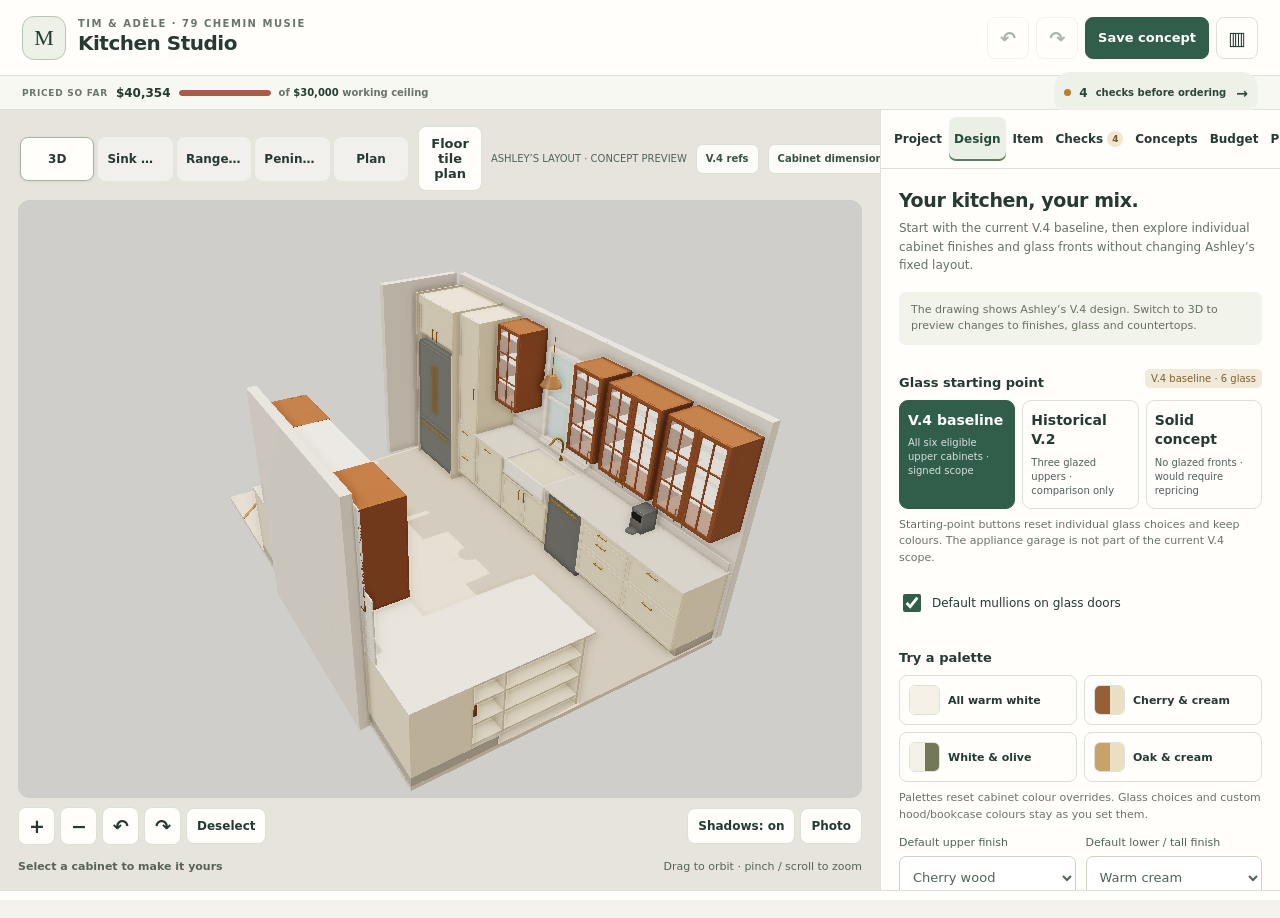
==== index.html @ a47172e9 "Align responsive tiers with Bootstrap breakpoints" ====
<!doctype html><html lang="en"><head><meta charset="utf-8"><meta name="viewport" content="width=device-width,initial-scale=1,viewport-fit=cover,maximum-scale=5,user-scalable=yes"><meta name="theme-color" content="#263b35"><meta name="apple-mobile-web-app-capable" content="yes"><meta name="apple-mobile-web-app-status-bar-style" content="default"><meta name="format-detection" content="telephone=no"><title>79 Chemin Musie · Kitchen Studio</title><link rel="stylesheet" href="css/studio.css?v=20260926.4"><link rel="stylesheet" href="css/responsive.css?v=20260926.2"></head><body>
<header class="app-header"><div class="brand"><div class="brand-mark" aria-hidden="true">M</div><div><div class="eyebrow">TIM & ADÈLE · 79 CHEMIN MUSIE</div><h1>Kitchen Studio</h1></div></div><div class="header-actions"><button id="undo" class="icon-button" aria-label="Undo last design or price edit" title="Undo · Ctrl/⌘ Z" disabled>↶</button><button id="redo" class="icon-button" aria-label="Redo last edit" title="Redo · Ctrl/⌘ Shift Z" disabled>↷</button><button id="save-concept-top" class="primary">Save<span class="desktop-label"> concept</span></button><button id="panel-toggle" class="icon-button" aria-label="Hide controls for a full kitchen view" title="Show / hide controls">▥</button></div></header><div class="status-strip" aria-label="Project status"><button id="budget-shortcut" class="status-price" aria-label="Open budget"><span class="status-label">PRICED SO FAR</span><strong id="header-priced">—</strong><span class="status-meter" role="meter" aria-label="Priced subtotal as a portion of the working ceiling" aria-valuemin="0" aria-valuemax="100" aria-valuenow="0"><i id="header-priced-bar"></i></span><small>of <b id="header-ceiling">$30,000</b> working ceiling</small></button><button id="decision-shortcut" class="status-checks" aria-label="Review open checks before ordering"><i aria-hidden="true"></i><strong id="header-open-count">3</strong><span>checks before ordering</span><b aria-hidden="true">→</b></button></div> <main class="workspace"><section class="viewer" aria-label="Kitchen design workspace"><div class="viewbar"><nav class="view-tabs" aria-label="Camera views"><button data-view="overview">3D</button><button data-view="sink" class="active">Sink wall</button><button data-view="range">Range wall</button><button data-view="peninsula">Peninsula</button><button data-view="plan">Plan</button></nav><div class="view-tools"><button id="floor-layout-shortcut" type="button" data-floor-layout aria-label="Open floor tile plan">Floor tile plan</button><span class="view-count">ASHLEY’S V.4 DESIGN</span><button id="source-ref-toggle" type="button" aria-expanded="false" aria-controls="source-drawing">V.4 refs</button><button id="elevation-toggle" type="button" aria-pressed="false" aria-controls="elevation-stage">Cabinet dimensions</button></div></div><div id="stage"><section id="design-stage" class="design-stage" aria-label="Intentional Space V.4 design drawing" hidden><header class="design-stage-head"><div><strong id="design-title">Sink wall · Ashley’s V.4 design</strong><span id="design-source">Intentional Space · A.09</span></div><div class="design-stage-actions"><button id="design-dimensions" type="button">Select cabinets</button><button id="design-3d" type="button">Explore 3D</button></div></header><div id="design-plan-nav" class="design-plan-nav" hidden><button id="design-plan-cabinet" type="button" class="active" data-plan-kind="cabinet" aria-pressed="true">Cabinets · A.05</button><button id="design-plan-floor" type="button" data-plan-kind="floor" aria-pressed="false">Floor tile</button></div><div id="design-floor-view" class="design-floor-view" hidden><div class="floor-mode-tools" id="floor-modes"><span>Draft setting-out · sink wall at top</span><div><button id="floor-mode-size" type="button" data-floor-mode="size" class="active" aria-pressed="true">By size</button><button id="floor-mode-natural" type="button" data-floor-mode="natural" aria-pressed="false">Natural</button></div></div><div id="floor-map" class="floor-map" role="img" aria-label="Draft repeating mixed-size Valdorcia tile layout with cut pieces and 45 degree hardwood transition"></div><div id="floor-legend" class="floor-legend" aria-label="Tile piece counts"></div><p id="floor-summary" class="floor-summary"></p><p id="floor-assumptions" class="floor-assumptions"></p></div><div id="design-image-wrap" class="design-image-wrap"><picture><source id="design-mobile-source" media="(max-width:700px)" srcset="assets/design/sink-perspective-a09.webp"><img id="design-image" src="assets/design/sink-a09.webp" alt="Intentional Space V.4 sink wall design with cherry glass uppers and cream base cabinets"></picture></div><p class="design-caption">Ashley’s V.4 drawing is a fixed design reference. Finish and countertop choices preview in 3D; use Select cabinets for dimensions and individual fronts.</p></section><div id="error" role="alert">The 3D view could not start. Open this HTML file in a current browser with WebGL enabled. Some phone file previews do not run interactive HTML.</div><section id="elevation-stage" class="elevation-stage" aria-label="Dimensioned kitchen elevation" hidden><header class="elevation-head"><div><strong id="elevation-title">Sink wall · V.4 cabinet schedule</strong><span id="elevation-subtitle">Select a cabinet to highlight it in the model and review its scheduled size.</span></div><button id="elevation-close" type="button">Back to V.4 design</button></header><div id="elevation-grid" class="elevation-grid" role="group" aria-label="Dimensioned cabinet elevation"></div><img id="elevation-reference" alt="V.4 reference drawing" hidden><div id="elevation-selection" class="elevation-selection" aria-live="polite">Dimensions are cabinet box sizes in inches, from the V.4 schedule.</div></section><section class="source-drawing" id="source-drawing" aria-label="Kitchen v.4 drawing references" hidden><div class="source-drawing-head"><div><strong>Kitchen v.4 drawings</strong><span id="source-drawing-caption"></span></div><button id="source-ref-close" type="button" aria-label="Close drawing references">Close</button></div><nav class="source-drawing-tabs" aria-label="Choose source drawing"><button type="button" data-source-ref="0">A.05 · Cabinet plan</button><button type="button" data-source-ref="1">A.08 · Countertop</button><button type="button" data-source-ref="2">A.10 · Sink wall</button><button type="button" data-source-ref="3">A.12 · Range wall</button><button type="button" data-source-ref="4">A.13 · Peninsula</button><button type="button" data-source-ref="5">A.14 · Peninsula spec</button><button type="button" data-source-ref="6">A.15 · Dining side</button><button type="button" data-source-ref="7">A.16 · Dining spec</button></nav><img id="source-drawing-image" alt="Kitchen v.4 drawing reference"></section></div><div class="viewer-tools"><div class="tool-cluster"><button id="zin" class="icon-button" aria-label="Zoom in">+</button><button id="zout" class="icon-button" aria-label="Zoom out">−</button><button id="left" class="icon-button" aria-label="Rotate left">↶</button><button id="right" class="icon-button" aria-label="Rotate right">↷</button><button id="clear-selection">Deselect</button></div><div class="tool-cluster"><button id="quality">Shadows: on</button><button id="png" aria-label="Save current kitchen view as a PNG image">Photo</button></div></div><div class="viewer-caption"><span id="hover-name">Select a cabinet to make it yours</span><span class="gesture-help">Drag to orbit · pinch / scroll to zoom</span></div></section>
<aside class="inspector" aria-label="Kitchen design controls"><nav class="panel-tabs" role="tablist" aria-label="Studio tools"><button id="tab-project" role="tab" aria-controls="panel-project" aria-selected="false" tabindex="-1" data-tab="project">Project</button><button id="tab-design" role="tab" aria-controls="panel-design" aria-selected="true" data-tab="design">Design</button><button id="tab-item" role="tab" aria-controls="panel-item" aria-selected="false" tabindex="-1" data-tab="item">Item</button><button id="tab-decisions" role="tab" aria-controls="panel-decisions" aria-selected="false" tabindex="-1" data-tab="decisions">Checks <span class="tab-count" id="tab-open-count">3</span></button><button id="tab-concepts" role="tab" aria-controls="panel-concepts" aria-selected="false" tabindex="-1" data-tab="concepts">Concepts</button><button id="tab-budget" role="tab" aria-controls="panel-budget" aria-selected="false" tabindex="-1" data-tab="budget">Budget</button><button id="tab-sourcing" role="tab" aria-controls="panel-sourcing" aria-selected="false" tabindex="-1" data-tab="sourcing">Products</button></nav><div class="panel-scroll" id="panel-scroll">
<section id="panel-project" class="tab-panel" role="tabpanel" aria-labelledby="tab-project" hidden>
<h2>Project status & schedule</h2>
<p class="lede">Build sequencing, supplier lead times and current blockers. Trade ranges are planning estimates; confirm dates with the supplier or installer.</p>
<div class="project-asof">Updated <time datetime="2026-09-25">25 September 2026</time> · Project data and dates are provisional until confirmed.</div>
<p class="project-headline" id="project-headline">Phase 2 of 11 · ordering.</p><div class="project-floor-shortcut"><p>Need the tile setting-out sketch?</p><button type="button" data-floor-layout>View floor tile layout →</button></div>
<div class="project-stats" aria-label="Project status summary">
<button class="project-stat" type="button" data-project-scroll="project-phases"><span>Phase</span><strong id="project-phase-count">2 / 11</strong></button>
<button class="project-stat" type="button" data-project-tab="decisions"><span>Open checks</span><strong id="project-open-count">4</strong></button>
<button class="project-stat" type="button" data-project-tab="budget"><span>Paid to date</span><strong id="project-paid">$28,535.45</strong><small>Includes partial OGP deposit</small></button>
<button class="project-stat" type="button" data-project-tab="budget"><span>Priced so far</span><strong id="project-priced">—</strong></button>
<button class="project-stat" type="button" data-project-tab="budget"><span>Unpriced lines</span><strong id="project-unpriced">—</strong></button>
</div>
<p class="muted project-footnote">Payments recorded: Swedish Door $22,901.52, Centura $2,533.93, and OGP deposit $3,100.00. OGP balance remains owing. Priced scope is not the full renovation forecast.</p>
<section aria-labelledby="project-phases-title"><div class="project-section-heading"><h3 id="project-phases-title">Phases</h3><span class="muted">Phase statuses are fixed pending confirmed dates</span></div><ol class="project-phases" id="project-phases"></ol></section>
<section aria-labelledby="project-blockers-title"><div class="project-section-heading"><h3 id="project-blockers-title">Blocking the next step</h3><span class="muted">Tap a check to open its record</span></div><div class="project-blockers" id="project-blockers"></div></section>
<section aria-labelledby="project-path-title"><div class="project-section-heading"><h3 id="project-path-title">Critical path</h3><span class="muted">Typical ranges, not confirmed dates</span></div><p class="muted">Steps depend on the work before them. Swedish Door production is the longest known lead and can run while site preparation proceeds.</p><ol class="project-path" id="project-path"></ol></section>
<section aria-labelledby="project-orders-title"><div class="project-section-heading"><h3 id="project-orders-title">Orders & lead times</h3><span class="muted">9 tracked items</span></div><div class="project-orders" id="project-orders"></div></section>
<section aria-labelledby="project-window-title" class="ty-window">
<div class="project-section-heading"><h3 id="project-window-title">Ty’s one-month window</h3><span class="window-flag">Schedule around delivery</span></div>
<p><strong>Do not book the month from today.</strong> Swedish Door was paid Sept 16–18; the 6–10 week lead points to a rough late-October to late-November arrival window. Ask Swedish Door for a confirmed ship and delivery date, then reserve Ty’s month around that date.</p>
<div class="window-sequence" aria-label="Work to fit within Ty’s month"><span>Demo</span><b>→</b><span>Rough-ins + inspection</span><b>→</b><span>Drywall</span><b>→</b><span>Floor tile</span><b>→</b><span>Cabinets</span><b>→</b><span>Counter template</span></div>
<p class="muted">Plan for the backsplash separately: counters must be installed first, so backsplash work is likely 1–2 weeks after template and outside Ty’s month. Recommended split: Ty lays the floor; a tile installer returns for the backsplash.</p>
<div class="project-risk-grid"><article><strong>Temporary kitchen · 4–6 weeks</strong><span>From demolition until counters are installed: arrange a fridge, induction burner, microwave, drinking water and dishwashing setup.</span></article><article><strong>Materials storage</strong><span>Doors, boxes, slab and tile arrive before installation. Confirm dry, flat and heated storage, especially for the cabinet fronts.</span></article></div>
</section>
<section aria-labelledby="project-assumptions-title"><div class="project-section-heading"><h3 id="project-assumptions-title">Assumptions & constraints</h3><span class="muted">Mark settled as confirmations come in</span></div><p class="muted">These are planning assumptions, not confirmed bookings or approvals. Your progress is saved in this browser.</p><div class="project-assumptions" id="project-assumptions"></div></section>
<section aria-labelledby="project-contacts-title" class="private-contacts"><div class="project-section-heading"><h3 id="project-contacts-title">Team & contacts</h3><span class="private-flag">Browser only</span></div><p class="muted">Contact details you enter here stay in this browser’s local storage and are not written into the published project files. They are not encrypted or synced to other devices. Add supplier links, phone numbers and order references on your own device.</p><div class="private-contact-list" id="private-contact-list"></div></section>
<div class="button-row project-actions"><button type="button" data-project-tab="budget">Open budget</button><button type="button" data-project-tab="decisions">Open checks</button></div>
</section>
<section id="panel-design" class="tab-panel" role="tabpanel" aria-labelledby="tab-design"><h2>Your kitchen, your mix.</h2><p class="lede">Start with the current V.4 baseline, then explore individual cabinet finishes and glass fronts without changing Ashley’s fixed layout.</p><p class="scope-note">The drawing shows Ashley’s V.4 design. Switch to 3D to preview changes to finishes, glass and countertops.</p><div class="section-label"><h3>Glass starting point</h3><span class="tag" id="mix-label">V.4 baseline</span></div><div class="option-cards"><button class="option-card" data-glass="v3"><strong>V.4 baseline</strong><span>All six eligible upper cabinets · signed scope</span></button><button class="option-card" data-glass="v2"><strong>Historical V.2</strong><span>Three glazed uppers · comparison only</span></button><button class="option-card" data-glass="solid"><strong>Solid concept</strong><span>No glazed fronts · would require repricing</span></button></div><select id="glass" class="visually-hidden" tabindex="-1" aria-label="Glass starting point"><option value="v3">V.4 baseline</option><option value="v2">Historical V.2</option><option value="solid">Solid concept</option></select><p class="muted">Starting-point buttons reset individual glass choices and keep colours. The appliance garage is not part of the current V.4 scope.</p><label class="check"><input id="mullions" type="checkbox" checked>Default mullions on glass doors</label>
<h3>Try a palette</h3><div class="palette-grid"><button data-palette="white" class="palette-button"><span class="palette-chip"><i style="background:#f4f0e6"></i><i style="background:#f4f0e6"></i></span>All warm white</button><button data-palette="cherry" class="palette-button"><span class="palette-chip"><i style="background:#985f36"></i><i style="background:#eadfc2"></i></span>Cherry & cream</button><button data-palette="olive" class="palette-button"><span class="palette-chip"><i style="background:#f4f0e6"></i><i style="background:#737957"></i></span>White & olive</button><button data-palette="oak" class="palette-button"><span class="palette-chip"><i style="background:#c9a16b"></i><i style="background:#eadfc2"></i></span>Oak & cream</button></div><p class="muted">Palettes reset cabinet colour overrides. Glass choices and custom hood/bookcase colours stay as you set them.</p><div class="pair"><div><label class="field">Default upper finish<select id="upper"><option value="white">Warm white</option><option value="cream">Warm cream</option><option value="cherry">Cherry wood</option><option value="oak">Light oak</option><option value="olive">Olive</option><option value="custom">Custom paint</option></select></label><label class="color">Custom paint<input type="color" id="upperColor" value="#f4f0e6" aria-label="Custom upper paint colour"></label></div><div><label class="field">Default lower / tall finish<select id="lower"><option value="white">Warm white</option><option value="cream">Warm cream</option><option value="cherry">Cherry wood</option><option value="oak">Light oak</option><option value="olive">Olive</option><option value="custom">Custom paint</option></select></label><label class="color">Custom paint<input type="color" id="lowerColor" value="#f4f0e6" aria-label="Custom lower paint colour"></label></div></div><p class="muted">Default finish edits keep your individual cabinet choices.</p><div id="override-overview"></div>
<hr class="section-divider"><h3>Surfaces & details</h3><div class="fields"><label class="field">Countertop appearance<select id="counter"><option value="musq">Eternal Musq 2 cm · OGP $5,936 + HST</option><option value="prado" selected>Calacatta Prado 2 cm · OGP $6,193.50 + HST · selected</option><option value="plain">Plain warm white · concept</option><option value="grey">White with grey veining · concept</option><option value="wood">Wood look · feasibility unverified</option></select></label><label class="field">Countertop thickness<select id="counterThickness"><option value="2">2 cm · A.08 dimensioned drawing</option><option value="3">3 cm · A.20 sourcing alternate</option></select></label><p class="muted">The drawing says 2 cm; the sourcing schedule starts with 3 cm. Both profiles are previewable here; confirm final slab thickness with the fabricator.</p><label class="checkline"><input id="showRug" type="checkbox"> Try the suggested 2.5 × 7 ft runner in the model</label><div class="pair"><label class="field">Floor<select id="floor"><option value="terra">Valdorcia mixed-format modular terracotta · selected</option><option value="ivory">Ivory · 16″ tile</option><option value="wood">Warm wood · concept</option></select></label><label class="field">Range backsplash<select id="tile"><option value="blue">Cream + blue motifs</option><option value="plain">Plain cream tile</option><option value="quartz">Match countertop</option></select></label></div><div class="pair"><label class="field">Hardware<select id="hardware"><option value="brass">Brass</option><option value="nickel">Nickel</option><option value="black">Black</option></select></label><label class="field">Appliance appearance<select id="appliance"><option value="steel">Existing stainless / current appliances</option><option value="white">Matte white GE Café · future option</option></select></label></div></div><p class="muted">Calacatta Prado is selected; OGP received a $3,100 deposit on 24 September. Musq remains available as a concept comparison. Scale, vein placement and lighting in the 3D preview are conceptual; the physical slab and final template govern. The terracotta model uses the mixed 8/16/24-inch modular layout and the 45° floor transition.</p><div class="counter-sample-grid" aria-label="Actual countertop sample references"><figure><img src="[data-uri]" alt="Client photo of MSI Calacatta Prado sample"><figcaption><strong>Calacatta Prado</strong><span>Actual sample · quieter warm-white field with very restrained beige/taupe veining</span></figcaption></figure><figure><img src="[data-uri]" alt="Client photo of Zenith Eternal Musq sample"><figcaption><strong>Eternal Musq</strong><span>Actual sample · warmer white field with stronger ochre/gold branching veining</span></figcaption></figure></div>
<details><summary>View & room settings</summary><label class="check"><input id="walls" type="checkbox" checked>Show wall shell</label><label class="check"><input id="labels" type="checkbox">Show cabinet IDs</label><label class="check"><input id="daylight" type="checkbox" checked>Daylight lighting</label><div class="pair"><label class="field">Ceiling height · assumed<input id="ceiling" type="number" min="96" max="132" step=".25" value="100"></label><label class="field">Window height · verify<input id="windowHeight" type="number" min="24" max="60" step=".125" value="44.75"></label></div><p class="muted">Inches. Ashley’s cabinet positions remain fixed. These room adjustments are visual assumptions.</p></details><details class="sourcebox"><summary>Source dimensions & modelling limits</summary><p><strong>Authority:</strong> Ashley Lewchuk, <em>79 Chemin Musie – Kitchen v.4.pdf</em>, September 2026. Earlier V.2/V.3 concepts and generated images are retained only for historical comparison and styling. This is a three-dimensional concept model, not a measured as-built or fabrication model.</p><ul>
<li><strong>A.03 (PDF p.4):</strong> room and flooring dimensions are interpreted from the current v.4 plan. Position offsets and wall thicknesses are not surveyed.</li>
<li><strong>A.06 / A.10 / A.12 / A.14 (pp.7, 11, 13, 15):</strong> cabinet module widths/heights and current fixed layout. Visible fronts, fillers and reveals are simplified.</li>
<li><strong>A.08 (p.9):</strong> current countertop intent is 2 cm quartz. OGP price-matched Eternal Musq at $5,936 + HST and Calacatta Prado at $6,193.50 + HST; backsplash “X” is $310 + HST. The sink run is about 147″ × 25⅝″ and the small quartz backsplash about 146¼″ × 4 3/16″. Final field template controls.</li>
<li><strong>A.10:</strong> CAB-3 is the 36″ sink cabinet. The exact apron sink and its support system are not yet selected, so the bowl/cutout shown here is only a placeholder.</li>
<li><strong>Glass:</strong> V.4 uses glass/mullion fronts on upper CAB-11/12/13/14/16/18. The Historical V.2 button is an appearance comparison only and does not represent the signed current scope.</li>
<li><strong>Appliance garage:</strong> removed from the current V.4 scope. Older appliance-garage hinge and shortened-counter assumptions are superseded.</li>
<li><strong>Floor:</strong> current selection is Centura Cerdomus Valdorcia Terracotta Mix Natura in mixed sizes. The 3D floor now uses a representative modular pattern based on the 8×8 / 8×16 / 16×16 / 16×24 format family and the client-supplied Centura pattern reference; final installer layout controls. The current purchase basis is 240.25 sq.ft. and the v.4 design estimate is about 235 sq.ft. including overage.</li>
<li><strong>Appliances:</strong> existing appliances are retained for now. Matte-white GE Café products remain future alternatives; meshes are generic and do not validate fit or services.</li>
<li><strong>Services:</strong> electrical, plumbing and HVAC rough-ins occur while walls are open. Verify the range electrical requirement and return-air rerouting before wall closure.</li>
<li><strong>IKEA reconciliation:</strong> the 22 September list broadly maps to V.4, but CAB-8’s hidden inner drawer is not apparent in the 18″ base components and one $66 36×30 wall cabinet remains that may be the hood cabinet earlier identified for removal. Confirm with Ashley before ordering.</li>
<li><strong>Centura payment:</strong> $4,387.28 matches the earlier combined kitchen + basement order, not the current kitchen-only scope. With the basement 16×16 line deferred, the mixed-format kitchen line is $2,242.42 pre-tax (about $2,533.93 with 13% HST).</li>
<li><strong>Budget:</strong> the $30,000 figure remains a legacy working ceiling and is not reaffirmed by the current source set. Current priced/planning scope already exceeds it before several labour/services are priced. No purchasing or fabrication approval is created by this studio.</li>
</ul></details>
</section>
<section id="panel-decisions" class="tab-panel" role="tabpanel" aria-labelledby="tab-decisions" hidden><h2>Checks</h2><p class="lede">Open checks before the next purchases, with the source details kept beside each decision.</p><details class="decision-box" open><summary>Project checks before the next purchases</summary><div class="decision-grid">
<article class="decision-card warning" data-project-check="ikea-list" tabindex="-1"><div class="decision-heading"><strong>IKEA shopping list</strong><span>RECONCILE BEFORE ORDER</span></div><p>The 22 September list is largely consistent with V.4, but two items need Ashley's confirmation before ordering:</p><ul><li>V.4 CAB-8 calls for a hidden inner drawer in its lowest 18-inch base drawer; the current 18-inch IKEA group shows only the three standard drawers.</li><li>The current list still contains one 36×14¾×30 wall cabinet at $66. Earlier correspondence said a $66 IKEA hood cabinet would be removed when the Swedish Door integrated/custom hood cover was used. Confirm whether this box is still structurally required.</li></ul><p class="muted">IKEA list 499998627 was priced for 22 September only; recheck price and stock before ordering. IKEA Canada lists the Kitchen Event starting 1 October, but has not posted the October reward terms yet. Confirm the reward, threshold, eligible items, member requirements and end date before checkout. Do not count a possible gift card as a budget reduction. <a href="https://www.ikea.com/ca/en/campaigns/ikea-kitchen-event-pubfec5f430/" target="_blank" rel="noopener">IKEA Canada Kitchen Event details ↗</a></p></article>
<article class="decision-card" data-project-check="centura-payment" tabindex="-1"><div class="decision-heading"><strong>Centura tile order</strong><span>PAID · CONFIRM CARTON MIX</span></div><p>Centura order <b>6058089</b> covers the kitchen only: 31 mixed-format cartons / <b>240.25 sq. ft.</b> of Valdorcia Terracotta Mix Natura. The paid total is <b>$2,533.93 tax-in</b>. That is about 18% over the draft floor area of 203 sq. ft.</p><p>The pattern sketch estimates 44 / 42 / 41 / 39 pieces across the 16×24″, 16×16″, 8×16″ and 8×8″ formats. A single-size top-up carton holds 4 / 7 / 13 / 26 pieces respectively. <b>The number of each size inside one VATECO mix carton is still unknown</b>; ask Centura Ottawa before ordering any extra tile.</p><p>The 23 September acknowledgement also showed a separate basement line of 98 pieces, SKU 92012 (16×16″). That line was removed from the kitchen-only revision. Check that it is absent from the current pickup ticket. The proposed ⅛″ grout and setting-out remain assumptions for installer review.</p><div class="decision-controls"><button type="button" data-floor-layout>View floor tile layout →</button></div><p>Ashley was told to expect the kitchen order around <b>mid-November</b>; she plans to call Centura for an update as the date approaches. Pickup is not yet arranged; use a truck suitable for the tile weight.</p></article>
<article class="decision-card" data-project-check="countertop-choice" tabindex="-1"><div class="decision-heading"><strong>OGP · Calacatta Prado</strong><span>BALANCE / SCOPE CHECK</span></div><table class="mini-table"><thead><tr><th>OGP price match</th><th>Counter</th><th>+ X backsplash</th><th>Approx. tax-in</th></tr></thead><tbody><tr><td>Eternal Musq 2 cm</td><td>$5,936.00</td><td>$310</td><td>$7,057.98</td></tr><tr><td>Calacatta Prado 2 cm</td><td>$6,193.50</td><td>$310</td><td>$7,348.96</td></tr></tbody></table><p>The current budget scenario is Calacatta Prado 2 cm. The 24 September transfer confirmation says <b>$3,100 deposited and received by OGP</b> for Prado. Verify the slab reference and thickness against OGP’s fabrication record before treating the material decision as closed. Based on the 22 September quote, the comparison total is <b>$7,348.96 tax-in</b>, leaving an estimated <b>$4,248.96</b> if the final scope and tax remain unchanged. The deposit is part of the total, not a second budget line. Musq stays available for appearance comparison only.</p><p class="muted">OGP’s 22 September revision is valid for 30 days and subject to site measure. Confirm the final invoice, backsplash/sill scope, sink cutout and balance. Plumbing hook-up and removal of old counters are excluded. Vesta’s 23 September prices are now comparison quotes, not the selected supplier.</p></article>
<article class="decision-card floor-reference" data-project-check="floor-pattern" tabindex="-1"><div class="decision-heading"><strong>Valdorcia floor pattern</strong><span>SELECTED</span></div><div class="reference-images"><figure><img src="[data-uri]" alt="Centura display-board modular pattern reference for the mixed Valdorcia tiles"><figcaption>Pattern reference supplied by Tim & Adèle</figcaption></figure><figure><img src="[data-uri]" alt="Centura Valdorcia mixed-format terracotta showroom display"><figcaption>Material / colour reference</figcaption></figure></div><p>The 3D floor uses a representative interlocking modular layout based on the mixed 8×8, 8×16, 16×16 and 16×24 format family. The installer/supplier pattern controls the final field layout.</p></article>
<article class="decision-card warning" data-project-check="sink-choice" tabindex="-1"><div class="decision-heading"><strong>Choose the apron sink</strong><span>SELECTION NEEDED</span></div><p>Compare the Sinkology Turner and DeerValley workstation sink dimensions before choosing. The sink choice controls RO fit, faucet-hole planning and the countertop template.</p><p class="muted">Confirm cabinet support and sink cutout details with Ashley and the fabricator.</p></article>
<article class="decision-card warning" data-project-check="hood-fit" tabindex="-1"><div class="decision-heading"><strong>Confirm hood insert and clearances</strong><span>FIT CHECK NEEDED</span></div><p>The purchasing list names a 28″ TruArctic TAIN28SS, 650 CFM, ductless insert with charcoal filters. Confirm the insert fits the 8″ band in the hood box drawing and verify range clearance and recirculation requirements before ordering.</p><p class="muted">The insert remains unpriced. Check exact specifications with the supplier and Ashley before approving the custom cover.</p></article>
</div></details><div class="button-row"><button id="export-decisions">Export decision record CSV</button><button id="import-decisions">Import decision record CSV</button></div><input id="decisions-file" type="file" accept=".csv,text/csv" hidden><p class="muted">Decisions remain saved in this browser. Export the CSV to share or move devices. The shopping list reflects current budget prices and updates when you change a price or reload Excel. Decision notes do not approve purchases; confirm items against supplier quotes and Ashley’s drawings.</p></section> <section id="panel-item" class="tab-panel" role="tabpanel" aria-labelledby="tab-item" hidden><h2>Make it individual.</h2><p class="lede">Click the kitchen, or choose an item here. Details stay in this panel.</p><label class="field item-picker">Select an item<select id="item-picker"><option value="">Choose a cabinet or feature…</option></select></label><div id="item-empty" class="item-empty"><strong>One cabinet. A different idea.</strong><p>Try white on one upper, cherry on another, or mix glass and solid doors without changing the rest.</p></div><div id="item-content" hidden><div class="item-banner"><div class="eyebrow" id="item-id"></div><h2 id="item-title"></h2><p id="item-dimensions" class="muted"></p><span id="item-inheritance" class="item-badge"></span></div><div id="item-customization"></div><details id="item-source"><summary>Specification & PDF references</summary><div id="selection" class="source-copy"></div></details><p class="muted">Visual choices do not approve products, dimensions or orders.</p></div></section>
<section id="panel-concepts" class="tab-panel" role="tabpanel" aria-labelledby="tab-concepts" hidden><h2>Keep the possibilities.</h2><p class="lede">Save named concepts with their cabinet choices and budget replacements. Compare them without losing your work.</p><label class="field">Current concept name<input id="conceptName" type="text" maxlength="60" value="V4 baseline"></label><div class="button-row"><button id="save-concept" class="primary">Save a new concept</button><button id="update-concept" disabled>Update selected</button></div><p id="autosave-note" class="muted">Working edits are saved in this browser when storage is available.</p><div id="saved-concepts"></div><details id="compare-section"><summary>Compare two saved concepts</summary><div class="pair" style="margin-top:12px"><label class="field">First concept<select id="compare-a"></select></label><label class="field">Second concept<select id="compare-b"></select></label></div><div id="comparison" class="compare-grid"></div></details><details><summary>Take a copy with you</summary><p class="muted">A concept JSON includes the design and its budget snapshot. Export a copy before moving to another device. Browser saves are local to this file/browser and can be cleared.</p><div class="button-row"><button id="conceptExport">Export concept</button><button id="conceptImport">Import concept</button></div><input id="importFile" type="file" accept="application/json,.json" hidden><div class="button-row"><button id="finishSchedule">Export finish schedule</button><button id="obj">Export geometry OBJ</button></div><p class="muted">OBJ contains the simplified geometry, not a construction or fabrication model. Use Photo under the kitchen for a PNG view.</p></details><details><summary>How to use the studio</summary><p>1. Start from the V.4 baseline or choose an appearance comparison in Design.<br>2. Click or tap a cabinet. Set its finish, front and mullions in Item.<br>3. Use “Apply finish to” for a group, or “Copy appearance” between cabinets.<br>4. Save two concepts and compare their individual choices.<br>5. Open Budget to see which prices need refreshing.</p><p class="muted">Undo / redo includes design and budget edits. Keyboard: Ctrl/⌘ Z to undo; Ctrl/⌘ Shift Z to redo. Escape clears selection. Tap the panel icon at the top for an unobstructed full view.</p></details></section>
<section id="panel-budget" class="tab-panel" role="tabpanel" aria-labelledby="tab-budget" hidden><section id="budget-panel"><h2>Track the current budget.</h2><p class="lede">One current cost baseline. Competing quotes are not added together; unknown costs stay unpriced.</p><div class="budget-kpis"><div>PRICED SUBTOTAL<strong id="budget-total"></strong></div><div>LEFT FOR UNPRICED WORK<strong id="budget-left"></strong></div></div><div class="budget-rail" aria-hidden="true"><span class="priced" id="budget-bar-priced"></span><span class="reserve" id="budget-bar-reserve"></span></div><p class="muted">Legacy working ceiling <b id="budget-limit"></b> · Reserve <b id="budget-reserve"></b> · confirm the ceiling before treating it as a constraint</p><p id="budget-open"></p><p id="budget-forecast"></p><div class="scope-note warning-note">A partial subtotal is not the total renovation cost. Finish changes may require fresh quotes; a cheaper appearance does not establish a saving.</div><div class="button-row"><button id="loadBudget">Load Excel budget</button><button id="budgetCSV">Export cost CSV</button></div><input id="budgetFile" type="file" accept=".xlsx" hidden><p id="budget-source" class="muted">Excel Executive Summary baseline · updated 23 September 2026. Reload after editing Excel.</p><h3>Costs & replacement prices</h3><p class="muted">Open a line to review its scope or enter a replacement all-in price. A replacement counts once. Blank restores the baseline or TBD; zero requires confirmed exclusion or bundling.</p><div id="budget-lines"></div><button id="clearBudget" class="full" style="margin-top:15px">Clear replacement prices</button><p class="muted">Concept saves include these replacements. Excel stays the cost master; importing and exporting is manual. Carried figures include quoted tax only; tax reconciliation and final scope remain open. No purchasing approval is implied.</p></section></section>
<section id="panel-sourcing" class="tab-panel" role="tabpanel" aria-labelledby="tab-sourcing" hidden><h2>Products & source images</h2><p class="lede">Every linked product destination from v.4 pages A.20–A.22, matched to the associated product and the photographed reference. Links open the supplier listing; alternatives remain unselected until you choose them.</p><div class="source-note"><strong>Source reconciliation:</strong> 33 linked annotations resolve to 27 unique product destinations. Repeated PDF links are counted beside their product. A.08 specifies 2 cm quartz; A.20 suggests starting at 3 cm. The model follows the dimensioned drawing by default and lets you preview either thickness.</div><div class="source-note product-library-callout"><strong>Complete product and image library:</strong> 57 high-resolution source previews, 27 curated product links and link-verification notes. <a href="product-library/index.html">Open the full library ↗</a> · <a href="product-library/product_links_enhanced.csv" download>Download link audit CSV</a> · <a href="product-library/LINK_AUDIT_2026-09-25.md">Read link audit</a></div><h3>Shopping list</h3><p class="muted">Selected and required items for the current V.4 scope. Amounts come from Budget and update when you edit or import prices. Links and descriptions are references; confirm final model, scope and price before ordering.</p><div id="shopping-list" class="shopping-list" aria-live="polite"></div><hr class="section-divider"><h3>Product references & alternatives</h3><div class="source-toolbar"><input id="source-search" type="search" placeholder="Search products, finishes, retailer or material…" aria-label="Search product sourcing"><span id="source-summary" class="source-summary"></span></div><div id="source-grid" class="source-grid"></div></section></div></aside></main><footer class="app-status"><span id="status" role="status" aria-live="polite">Ready to explore · no item details will cover the kitchen.</span><span class="status-qualifier">Ashley’s layout · finishes exploratory · no order approval</span></footer>
<script src="js/three-legacy.js"></script>
<script src="js/postprocessing.js"></script>
<script src="js/source-assets.js"></script><script src="js/product-library-images.js"></script>
<script src="data/cabinets.js"></script><script src="js/floor-layout.js"></script><script src="js/three-view.js"></script>
<script id="budget-data" type="application/json">{"ceiling":30000,"reserveRate":0.1,"rows":[{"row":12,"name":"Swedish Door Floris cherry uppers / panels","amount":9663.04,"note":"Paid in full and in production. Three Swedish Door VT receipts dated Sep. 16, 17 and 18, 2026 each show an approved CAD $7,633.84 card payment ($22,901.52 total) against the three signed quotes. Their combined working tax-in lines total $22,901.53; reconcile the $0.01 rounding difference to the final invoice/ledger. Signed quote $8,551.36 pre-tax; this line uses 13% HST.","keys":["upper","glass","mullions"]},{"row":13,"name":"Swedish Door Coen Natural Cream lowers / panels","amount":10325.35,"note":"Paid in full and in production. Three Swedish Door VT receipts dated Sep. 16, 17 and 18, 2026 each show an approved CAD $7,633.84 card payment ($22,901.52 total) against the three signed quotes. Their combined working tax-in lines total $22,901.53; reconcile the $0.01 rounding difference to the final invoice/ledger. Signed quote $9,137.48 pre-tax; this line uses 13% HST.","keys":["lower"]},{"row":14,"name":"Swedish Door custom Simply White hood cover","amount":2913.14,"note":"Paid in full and in production. Three Swedish Door VT receipts dated Sep. 16, 17 and 18, 2026 each show an approved CAD $7,633.84 card payment ($22,901.52 total) against the three signed quotes. Their combined working tax-in lines total $22,901.53; reconcile the $0.01 rounding difference to the final invoice/ledger. Signed quote $2,578.00 pre-tax; custom 36-inch hood cover.","keys":["upper"]},{"row":15,"name":"IKEA SEKTION boxes / drawers / internals","amount":4327.9,"note":"IKEA shopping list 499998627, dated Sep. 22: $3,830 pre-tax / $4,327.90 at 13% HST. The list was priced for Sep. 22 only; reconfirm before purchase. IKEA Canada lists a Kitchen Event start on Oct. 1, but October reward terms are not posted; confirm qualifying items and requirements, and do not subtract a speculative gift card. Reconcile the hidden inner drawer in V4 CAB-8 and whether the $66 36x30 hood wall cabinet is still needed.","keys":[]},{"row":16,"name":"Centura Valdorcia mixed-format kitchen tile","amount":2533.93,"note":"Centura kitchen-only order 6058089: 31 cartons / 240.25 sq.ft. Valdorcia Terracotta Mix Natura, $2,242.42 + $291.51 HST = $2,533.93. Adèle reported payment on Sep. 24 (payment request 1164). The Sep. 23 order acknowledgement showing $0 paid predates that payment. Ashley expects arrival around mid-November; call for an update and arrange pickup with a suitably rated truck. Basement tile is deferred.","keys":["floor"]},{"row":17,"name":"Delta main + RO beverage faucets","amount":1205.31,"note":"Delta 9159-CZ-DST main faucet + 1930-CZ-DST RO beverage faucet. Quote total includes tax.","keys":[]},{"row":18,"name":"Reverse-osmosis system + installation","amount":1494.68,"note":"AloPompe quote 2990: $850 system + $450 installation/parts; quoted total $1,494.68. Confirm fit after sink selection.","keys":[]},{"row":19,"name":"Cabinet hardware (re-quote required)","amount":523.6,"note":"Quote QT00184447 totals $523.60 tax-in for 12 x 192mm pulls, 8 x 128mm pulls and 14 knobs. V4 requires 11 x 192mm, 8 x 128mm and 16 knobs, so re-quote before purchase. Quote expired Sep. 24; a tariff surcharge of up to 25% may apply.","keys":["hardware"]},{"row":20,"name":"Sink pendant","amount":309.28,"note":"Lights Canada quote D5279: Dunbridge 14-inch pendant, weathered brass / blue-white shade, SKU 18411BWWBR, $309.28 tax-in. Quote expired Sep. 24; refresh price and stock before purchase.","keys":[]},{"row":21,"name":"Countertop + quartz sink-wall backsplash","amount":7057.98,"note":"Selected: OGP Calacatta Prado 2cm, Sep. 22 quote $6,193.50 + $310 backsplash X + HST = $7,348.96 estimated total. OGP acknowledged a $3,100 deposit received Sep. 24, leaving about $4,248.96 if final scope/tax are unchanged. Deposit is included in total, not an added cost. Eternal Musq $7,057.98 tax-in remains a concept comparison only. Quote subject to site measure; final invoice, sink cutout and backsplash/sill scope need confirmation. Plumbing hookup and old counter removal excluded.","keys":["counter"]},{"row":22,"name":"Apron sink","amount":null,"note":"Finalists are Sinkology Turner and DeerValley. Ashley is obtaining current Wayfair Pro pricing. Exact sink is required before RO fit validation and countertop template.","keys":[]},{"row":23,"name":"Hood insert + charcoal filters","amount":null,"note":"V4 specifies TruArctic TAIN28SS recirculating insert + charcoal filters. Current complete-kit price/availability still required.","keys":[]},{"row":24,"name":"Decorative range backsplash tile","amount":null,"note":"Blue/cream Portuguese / Delft-style decorative tile direction. Product and quantity are not finalized.","keys":["tile"]},{"row":25,"name":"Intentional Space design services","amount":null,"note":"July/August invoice pending and September invoice expected at month-end. Add actual invoices when received.","keys":[]},{"row":26,"name":"Construction / carpentry / cabinet installation","amount":null,"note":"Demolition, framing/wall work, cabinet assembly/install and carpentry scope not fully priced.","keys":[]},{"row":27,"name":"Electrical","amount":null,"note":"Rough-ins before drywall; finishing after backsplash. Verify all v4 locations and the range receptacle notation.","keys":[]},{"row":28,"name":"Plumbing","amount":null,"note":"Rough-ins while walls are open; sink/faucets/RO connection after countertop installation.","keys":[]},{"row":29,"name":"Drywall / mudding / repairs","amount":null,"note":"Close walls after rough-ins; mud/sand/prime before flooring and cabinetry.","keys":[]},{"row":30,"name":"Floor tile installation / setting materials","amount":null,"note":"Tile labour, mortar, grout/sealer and transition materials remain unpriced. Installer should dry-lay strategically from the visible edges and 45° diagonal transition.","keys":["floor"]},{"row":31,"name":"Painting / final touch-ups","amount":null,"note":"Major painting is most efficient after drywall/prime and before cabinets; final touch-ups follow backsplash/electrical.","keys":[]},{"row":32,"name":"Other project costs / contingency adjustments","amount":null,"note":"Permits/engineering if needed, disposal, deliveries, temporary kitchen, repairs, cleanup and unforeseen work. Do not double count the reserve.","keys":[]}]}</script>
<script src="js/xlsx-vendor.js"></script>
<script src="js/budget.js"></script><script src="js/project.js"></script>
<script src="js/app.js"></script><script src="js/products.js"></script><script src="js/decisions.js"></script><script src="js/drawings.js"></script><script src="js/elevations.js"></script><script src="js/design.js?v=20260926.4"></script></body></html>
---- css/studio.css ----
:root{font-family:Inter,ui-sans-serif,system-ui,-apple-system,BlinkMacSystemFont,"Segoe UI",sans-serif;color:#253a32;background:#f4f2ec;font-synthesis:none;--ink:#253a32;--green:#315e4b;--line:#dce1d8;--muted:#69746b;--amber:#916124;--panel:#fffefb}*{box-sizing:border-box}body{margin:0;height:100vh;height:100dvh;overflow:hidden}button,input,select{font:inherit;color:inherit}button,select,input[type=text],input[type=search],input[type=number]{min-height:42px}button{cursor:pointer;border:1px solid var(--line);border-radius:8px;background:#fffefb;padding:9px 12px;font-size:13px;font-weight:550;transition:background .15s,border-color .15s}button:hover{background:#eef2ea;border-color:#8b9c8f}button:disabled{opacity:.38;cursor:default}button.active,button[aria-pressed=true],button.primary{background:var(--green);color:white;border-color:var(--green)}button.quiet{border-color:transparent;background:transparent}button:focus-visible,input:focus-visible,select:focus-visible,summary:focus-visible{outline:3px solid #bd8538;outline-offset:2px}select,input[type=text],input[type=search],input[type=number]{border:1px solid #cbd3c9;background:white;border-radius:7px;width:100%;padding:9px;font-size:13px}input[type=checkbox]{accent-color:var(--green);width:18px;height:18px}input[type=color]{width:48px;height:38px;padding:2px;border:1px solid var(--line);border-radius:6px;background:white}.app-header{height:76px;padding:10px 22px;display:flex;align-items:center;justify-content:space-between;gap:16px;background:var(--panel);border-bottom:1px solid var(--line)}.brand{display:flex;align-items:center;gap:12px}.brand-mark{border:1px solid #b8c6b6;background:#edf1e7;border-radius:12px;width:44px;height:44px;display:grid;place-items:center;font:22px Georgia,serif;flex:none}.eyebrow{text-transform:uppercase;letter-spacing:1.5px;font-size:10px;color:var(--muted);font-weight:650}.app-header h1{font-size:20px;letter-spacing:-.5px;margin:2px 0}.header-actions{display:flex;align-items:center;gap:7px}.budget-shortcut{margin-right:8px;display:grid;text-align:left;gap:2px;background:#f0f3eb;border-color:#d8dfcf}.budget-shortcut span{font-size:10px;color:var(--muted);font-weight:500}.budget-shortcut strong{font-size:13px}.icon-button{width:42px;padding:8px;font-size:19px}.workspace{display:grid;grid-template-columns:minmax(0,1fr) 370px;height:calc(100dvh - 138px);max-width:2200px;margin:auto}.viewer{display:grid;grid-template-rows:auto minmax(0,1fr) auto auto;min-height:0;min-width:0;background:#e6e4dc;padding:16px 18px 12px;gap:9px}.viewbar,.viewer-tools{display:flex;align-items:center;justify-content:space-between;gap:8px;min-width:0}.view-tabs{display:flex;gap:4px;overflow-x:auto;scrollbar-width:none;max-width:100%;padding:2px}.view-tabs button{white-space:nowrap;font-size:12px;border-color:transparent;background:#ffffff70}.view-tabs button.active{background:#fffefb;color:var(--ink);border-color:#a4b3a1;box-shadow:0 1px 4px #263d3312}.view-count{font-size:10px;white-space:nowrap;color:#536257}#stage{min-height:0;min-width:0;position:relative;overflow:hidden;border-radius:12px;background:#d9d6ce;isolation:isolate}canvas{display:block;width:100%;height:100%;touch-action:none}#error{display:none;padding:25px;line-height:1.6;color:#703d31;background:#fff5e8;font-size:14px}.tool-cluster{display:flex;align-items:center;gap:5px}.viewer-tools button{padding:7px 10px;min-height:36px;font-size:12px}.viewer-tools .icon-button{font-size:19px;width:37px}.viewer-caption{display:flex;justify-content:space-between;align-items:center;gap:8px;font-size:11px;color:#566457;min-height:24px;white-space:nowrap;overflow:hidden}.viewer-caption span{overflow:hidden;text-overflow:ellipsis}#hover-name{max-width:55%;font-weight:600}.inspector{min-height:0;min-width:0;display:grid;grid-template-rows:auto minmax(0,1fr);background:var(--panel);border-left:1px solid var(--line)}.panel-tabs{display:grid;grid-template-columns:repeat(5,1fr);gap:0;padding:7px 8px;border-bottom:1px solid var(--line);background:var(--panel)}.panel-tabs button{font-size:12px;padding:10px 5px;min-height:44px;border-radius:7px;border:0;background:transparent}.panel-tabs button[aria-selected=true]{background:#eaf0e5;color:#274b3a;font-weight:750;box-shadow:inset 0 -2px #617b5f}.panel-scroll{overflow-y:auto;overscroll-behavior:contain;scrollbar-width:thin;scrollbar-color:#c7d0c4 transparent;min-height:0;padding:20px 18px 26px}.tab-panel[hidden]{display:none!important}h2{font-size:19px;letter-spacing:-.4px;margin:0 0 7px}h3{font-size:13px;margin:22px 0 10px}p{line-height:1.55;font-size:12px;margin:8px 0 12px}.muted,small{font-size:11px;color:var(--muted);line-height:1.5}.lede{font-size:12px;color:#657267;margin-bottom:17px}.section-label{display:flex;justify-content:space-between;align-items:center}.section-label h3{margin-top:18px}.tag{font-size:10px;background:#f1e9d9;color:#816031;border-radius:5px;padding:4px 6px}.pill{font-size:10px;color:#6c5737;background:#f4eedf;border-radius:5px;padding:3px 5px}.option-cards{display:grid;grid-template-columns:1fr 1fr 1fr;gap:7px}.option-card{text-align:left;padding:10px 8px;line-height:1.4;border-radius:9px;display:flex;flex-direction:column;gap:6px;min-height:82px}.option-card strong{font-size:14px}.option-card span{font-size:10px;font-weight:450;opacity:.8}.palette-grid{display:grid;grid-template-columns:1fr 1fr;gap:7px}.palette-button{text-align:left;display:flex;align-items:center;gap:8px;padding:9px;font-size:11px;min-height:48px}.palette-chip{display:flex;width:31px;height:30px;border:1px solid #26372b25;border-radius:6px;overflow:hidden;flex:none}.palette-chip i{width:50%;height:100%}.fields{display:grid;gap:13px}.pair{display:grid;grid-template-columns:1fr 1fr;gap:10px}.field{display:block;font-size:11px;color:#526355;line-height:1.4}.field select,.field input{margin-top:5px}.color{display:flex;align-items:center;justify-content:space-between;margin-top:6px;font-size:10px;color:var(--muted)}.check{display:flex;align-items:center;gap:8px;font-size:12px;line-height:1.4;min-height:38px}.check input{flex:none}.section-divider{border:0;border-top:1px solid var(--line);margin:20px 0}details{border-top:1px solid var(--line);margin-top:17px;padding-top:12px}summary{cursor:pointer;font-size:12px;font-weight:650;line-height:1.5}details>p:first-of-type{margin-top:12px}.button-row{display:flex;gap:7px;flex-wrap:wrap;margin-top:10px}.button-row button{font-size:12px;flex:1}.full{width:100%}.scope-note{padding:10px 12px;background:#f2f3eb;border-radius:7px;font-size:11px;color:#66725f;line-height:1.5;margin:12px 0}.warning-note{background:#fbf0de;color:#8c642f}.item-picker{margin-bottom:16px}.item-banner{padding:13px;background:#edf1e8;border:1px solid #dce5d6;border-radius:9px;margin:14px 0}.item-banner .eyebrow{margin-bottom:6px}.item-banner h2{font-size:18px;margin-bottom:6px}.item-banner p{margin:0}.item-badge{display:inline-block;margin-top:8px;font-size:10px;color:#426344}.swatches{display:grid;grid-template-columns:repeat(3,1fr);gap:7px}.swatch-button{display:flex;align-items:center;gap:6px;font-size:10px;text-align:left;padding:7px;min-height:43px}.swatch-dot{width:21px;height:21px;border:1px solid #0002;border-radius:50%;flex:none}.swatch-button.active{background:#e8eee2;color:var(--ink);border-color:#617b5f}.item-options{display:grid;gap:12px}.source-copy{white-space:pre-line;font-size:11px;line-height:1.65;color:#667467;overflow-wrap:anywhere}.sourcebox{margin-top:20px}.sourcebox p,.sourcebox li{font-size:11px;line-height:1.65;color:#617162}.sourcebox ul{padding-left:18px}.sourcebox li{margin-bottom:8px}.item-empty{padding:20px 10px;text-align:center;color:#768473}.item-empty strong{display:block;font-size:15px;margin:10px 0;color:#4e6754}.change-list{display:grid;gap:6px;margin-top:12px}.change-row{display:flex;justify-content:space-between;gap:10px;align-items:center;border:1px solid var(--line);border-radius:7px;padding:8px 10px;font-size:11px}.change-row button{min-height:30px;font-size:10px;padding:5px 8px}.change-row span{line-height:1.5}.concept-card{border:1px solid #d8dfd1;border-radius:10px;background:#fbfcf7;overflow:hidden;margin-top:12px}.concept-card img{display:block;width:100%;height:118px;object-fit:cover;background:#dad6ce}.concept-card-content{padding:12px}.concept-card h3{font-size:14px;margin:0 0 4px}.concept-card p{font-size:11px;margin:4px 0}.concept-card .button-row{margin-top:9px}.concept-card .button-row button{font-size:11px}.concept-current{border-color:#537654}.compare-grid{display:grid;gap:8px}.compare-row{display:grid;grid-template-columns:1fr 1fr;gap:8px;border-bottom:1px solid var(--line);padding:8px 0;font-size:11px}.compare-row .compare-label{grid-column:1/-1;color:#697a6c;font-size:10px;text-transform:uppercase;letter-spacing:.6px}.compare-row span{line-height:1.45;overflow-wrap:anywhere}.compare-row.different{background:#f7f1e5;border-radius:5px;padding:8px}.budget-kpis{display:grid;grid-template-columns:1fr 1fr;gap:8px}.budget-kpis div{background:#edf2e7;border-radius:9px;padding:12px 10px;font-size:10px;color:#62715f}.budget-kpis strong{display:block;color:#284c38;font-size:20px;margin-top:8px;letter-spacing:-.5px}.budget-line{margin:9px 0 0;border:1px solid var(--line);border-radius:8px;padding:10px!important}.budget-line summary{display:flex;justify-content:space-between;gap:8px;font-size:11px}.budget-line summary span{max-width:67%}.budget-line label{display:block;font-size:11px}.budget-line strong{font-size:12px;white-space:nowrap}.budget-line small{display:block;margin-top:8px}.budget-line input{margin-top:8px}.budget-line p{font-size:11px}.budget-rail{display:flex;height:7px;border-radius:9px;background:#e9ece4;overflow:hidden;margin:13px 0 8px}.budget-rail span{transition:width .2s}.budget-rail .priced{background:#567657}.budget-rail .reserve{background:#c4ad7a}#budget-open{font-weight:700;color:#9b642c}#budget-forecast{font-size:11px}#budget-source{overflow-wrap:anywhere}.app-status{height:28px;display:flex;justify-content:space-between;align-items:center;gap:16px;font-size:10px;color:#617162;background:var(--panel);border-top:1px solid var(--line);padding:0 20px}.app-status #status{white-space:nowrap;overflow:hidden;text-overflow:ellipsis;max-width:68%}.app-status span:last-child{white-space:nowrap}.visually-hidden{position:absolute;width:1px;height:1px;overflow:hidden;clip-path:inset(50%)}[hidden]{display:none!important}.immersive .workspace{grid-template-columns:1fr}.immersive .inspector{display:none}.immersive #panel-toggle{background:#315e4b;color:white}.info-strip{font-size:11px;border-left:3px solid #bc9d63;padding-left:9px;margin:12px 0;color:#736043;line-height:1.55}@media(min-width:1500px){.workspace{grid-template-columns:minmax(0,1fr) 410px}.panel-scroll{padding:24px}.app-header{padding-left:28px}.viewer{padding:18px 22px 13px}.app-header h1{font-size:22px}}@media(max-width:980px) and (min-width:701px){.workspace{grid-template-columns:minmax(0,1fr) 325px}.viewer{padding:10px}.panel-scroll{padding:17px 13px}.header-actions .desktop-label{display:none}.budget-shortcut{margin-right:0}.view-count{display:none}.view-tabs button{padding:8px}.palette-button{font-size:10px}.viewer-caption{font-size:10px}}
@media(max-width:700px){.app-header{height:64px;padding:8px 11px;gap:6px}.brand{gap:8px}.brand-mark{display:none}.eyebrow{font-size:8px;letter-spacing:1px}.app-header h1{font-size:16px}.header-actions{gap:3px}.header-actions .desktop-only,.desktop-label,.budget-shortcut{display:none}.header-actions button{min-height:38px;width:35px;padding:7px;font-size:17px}.header-actions #save-concept-top{width:auto;font-size:11px;padding:7px 9px}.workspace{height:calc(100dvh - 88px);display:grid;grid-template-columns:1fr;grid-template-rows:43% minmax(0,1fr)}.viewer{padding:6px 8px 3px;gap:4px;grid-template-rows:auto minmax(0,1fr) auto auto}.viewbar{gap:0}.view-tabs{gap:2px;width:100%}.view-tabs button{font-size:10px;min-height:34px;padding:6px 9px;flex:1}.view-count{display:none}.viewer-tools{gap:4px}.viewer-tools button{font-size:10px;min-height:32px;padding:6px 8px}.viewer-tools .icon-button{width:32px;font-size:17px}.tool-cluster{gap:3px}.viewer-caption{font-size:9px;min-height:16px}.viewer-caption .gesture-help{font-size:9px}#stage{border-radius:7px}.inspector{border-left:0;border-top:1px solid #c9d2c3}.panel-tabs{padding:4px 7px}.panel-tabs button{font-size:12px;min-height:41px}.panel-scroll{padding:16px 15px 30px}.app-status{height:24px;padding:0 11px;font-size:9px}.app-status .status-qualifier{display:none}.app-status #status{max-width:100%}.immersive .workspace{grid-template-rows:1fr}.immersive .viewer{height:100%}.option-card{min-height:70px}.palette-button{font-size:12px}.concept-card img{height:140px}.panel-scroll button:not(.change-row button){min-height:44px}.sourcebox{margin-top:18px}}@media(max-height:650px) and (min-width:701px){.app-header{height:60px}.workspace{height:calc(100dvh - 88px)}.viewer{padding-top:8px}.panel-scroll{padding-top:14px}}@media(prefers-reduced-motion:reduce){*{transition:none!important}}
@media(max-width:700px){.workspace{grid-template-rows:52% minmax(0,1fr)}.viewer{grid-template-rows:auto minmax(0,1fr) auto}.viewer-caption{display:none}.view-tabs button{min-height:44px}.viewer-tools button{min-height:44px}.viewer-tools .icon-button{width:44px}.viewer-tools #left,.viewer-tools #right{display:none}.viewer-tools #quality{font-size:10px;padding:7px 9px}.header-actions .icon-button{width:38px;min-height:44px}.panel-tabs button{min-height:44px}.view-tabs button{padding:6px 8px}.panel-scroll input,.panel-scroll select{min-height:44px}}
@media(max-width:700px) and (max-height:700px){.workspace{grid-template-rows:50% minmax(0,1fr)}.app-header{height:58px}.workspace{height:calc(100dvh - 82px)}}
@media(max-width:700px){#panel-item.has-item>h2,#panel-item.has-item>.lede{display:none}#panel-item.has-item .item-picker{margin-bottom:8px}#panel-item.has-item .item-banner{padding:9px 10px;margin:9px 0 12px}#panel-item.has-item .item-banner h2{font-size:15px;margin-bottom:3px}#panel-item.has-item .item-banner .eyebrow{display:none}#panel-item.has-item .item-banner p{font-size:10px}#panel-item.has-item .item-banner .item-badge{margin-top:4px}#panel-item.has-item .swatches{order:-1}#panel-item.has-item .item-options{gap:9px}}

.decision-box{margin-top:18px;border-top:1px solid var(--line);padding-top:12px}.decision-grid{display:grid;gap:10px;margin-top:12px}.decision-card{border:1px solid #d8dfd1;border-radius:10px;background:#fbfcf7;padding:12px}.decision-card.warning{background:#fff8e9;border-color:#e1c58e}.decision-card.danger{background:#fff1ee;border-color:#deb3ac}.decision-heading{display:flex;gap:10px;align-items:flex-start;justify-content:space-between;margin-bottom:7px}.decision-heading strong{font-size:13px}.decision-heading span{font-size:9px;font-weight:800;letter-spacing:.5px;color:#7b5d2c;background:#f4e6c8;border-radius:5px;padding:3px 5px;white-space:nowrap}.decision-card.danger .decision-heading span{color:#8f3e35;background:#f6d9d4}.decision-card p,.decision-card li{font-size:11px;line-height:1.5}.decision-card ul{padding-left:18px;margin:7px 0}.mini-table{width:100%;border-collapse:collapse;font-size:10px;margin:8px 0 10px}.mini-table th,.mini-table td{padding:6px 5px;border-bottom:1px solid #dfe4da;text-align:right}.mini-table th:first-child,.mini-table td:first-child{text-align:left}.mini-table th{font-size:9px;text-transform:uppercase;letter-spacing:.35px;color:#6c796d}.reference-images{display:grid;grid-template-columns:1fr 1fr;gap:7px}.reference-images figure{margin:0}.reference-images img{display:block;width:100%;height:120px;object-fit:cover;border-radius:7px;border:1px solid #d7ddd2}.reference-images figcaption{font-size:9px;color:var(--muted);margin-top:4px}.floor-reference{background:#f8f3eb}@media(max-width:700px){.decision-heading{display:block}.decision-heading span{display:inline-block;margin-top:5px}.mini-table{font-size:9px}.reference-images img{height:105px}}

.counter-sample-grid{display:grid;grid-template-columns:repeat(2,minmax(0,1fr));gap:10px;margin:10px 0 4px}.counter-sample-grid figure{margin:0;border:1px solid #d6d9d4;border-radius:10px;overflow:hidden;background:#fff}.counter-sample-grid img{display:block;width:100%;height:155px;object-fit:cover;background:#eee}.counter-sample-grid figcaption{padding:8px 9px;display:grid;gap:3px;font-size:12px;line-height:1.3}.counter-sample-grid figcaption span{color:#66736e}@media(max-width:720px){.counter-sample-grid{grid-template-columns:1fr}.counter-sample-grid img{height:190px}}

/* WORK-SAFE MOBILE OVERRIDES — all runtime code is embedded in this HTML; no .js file is required. */
:root{--safe-top:env(safe-area-inset-top,0px);--safe-bottom:env(safe-area-inset-bottom,0px);--safe-left:env(safe-area-inset-left,0px);--safe-right:env(safe-area-inset-right,0px)}
html,body{overscroll-behavior:none;-webkit-text-size-adjust:100%}
button,select,input,summary{-webkit-tap-highlight-color:transparent}
#stage canvas{user-select:none;-webkit-user-select:none}
@media(max-width:700px){
  body{height:100dvh;min-height:100dvh;overflow:hidden;background:#f4f2ec}
  .app-header{height:calc(56px + var(--safe-top));padding:calc(6px + var(--safe-top)) calc(9px + var(--safe-right)) 6px calc(9px + var(--safe-left));position:relative;z-index:40}
  .brand{min-width:0}.brand>div:last-child{min-width:0}.eyebrow{white-space:nowrap;overflow:hidden;text-overflow:ellipsis;max-width:45vw}.app-header h1{font-size:15px;margin:1px 0;white-space:nowrap}
  .header-actions{flex:none}.header-actions #undo,.header-actions #redo{display:none}.header-actions #save-concept-top{display:none}
  #panel-toggle{display:inline-grid;place-items:center;width:44px!important;min-height:44px!important}
  .workspace{height:calc(100dvh - 80px - var(--safe-top) - var(--safe-bottom));grid-template-columns:1fr;grid-template-rows:minmax(330px,58%) minmax(0,42%);gap:0}
  .viewer{padding:5px 7px 4px;gap:4px;min-height:0;background:#e2e0d8}
  .viewbar{min-height:46px;align-items:center}.view-tabs{display:flex;overflow-x:auto;scroll-snap-type:x proximity;-webkit-overflow-scrolling:touch;padding:2px 0 4px;gap:4px}.view-tabs button{flex:0 0 auto;min-width:82px;min-height:44px;scroll-snap-align:start;padding:7px 10px;font-size:11px}
  #stage{min-height:245px;border-radius:10px;box-shadow:inset 0 0 0 1px #ffffff35}
  .viewer-tools{overflow-x:auto;-webkit-overflow-scrolling:touch;justify-content:flex-start;padding:1px 0 2px;scrollbar-width:none}.viewer-tools::-webkit-scrollbar{display:none}.tool-cluster{flex:none}.viewer-tools button{min-height:46px!important;min-width:46px;padding:8px 10px;font-size:11px}.viewer-tools .icon-button{width:46px!important;font-size:20px}.viewer-tools #left,.viewer-tools #right{display:inline-block}
  .viewer-caption{display:none}
  .inspector{min-height:0;border:0;border-top:1px solid #c9d2c3;border-radius:14px 14px 0 0;overflow:hidden;box-shadow:0 -3px 18px #253a3218;background:var(--panel)}
  .panel-tabs{position:sticky;top:0;z-index:25;padding:5px 7px;border-bottom:1px solid var(--line);background:rgba(255,254,251,.97);backdrop-filter:blur(8px);-webkit-backdrop-filter:blur(8px)}
  .panel-tabs button{min-height:46px;font-size:12px;padding:9px 5px}
  .panel-scroll{padding:14px 14px calc(26px + var(--safe-bottom));-webkit-overflow-scrolling:touch;overscroll-behavior:contain}
  .option-cards{grid-template-columns:1fr}.palette-grid{grid-template-columns:1fr 1fr}.pair{grid-template-columns:1fr}.counter-sample-grid{grid-template-columns:1fr}.counter-sample-grid img{height:210px;object-fit:contain;background:#ece9e1}
  .reference-images{grid-template-columns:1fr 1fr}.reference-images img{height:120px;object-fit:cover}
  .budget-kpis{grid-template-columns:1fr 1fr}.budget-kpis strong{font-size:18px}
  .immersive .workspace{height:calc(100dvh - 80px - var(--safe-top) - var(--safe-bottom));grid-template-rows:1fr}.immersive .viewer{height:auto}.immersive .inspector{display:none}
  .immersive #stage{min-height:0}
  .app-status{height:24px;padding:0 calc(9px + var(--safe-right)) var(--safe-bottom) calc(9px + var(--safe-left));font-size:9px}
}
@media(max-width:700px) and (orientation:landscape){
  .app-header{height:calc(50px + var(--safe-top));padding-top:calc(3px + var(--safe-top));padding-bottom:3px}
  .workspace{height:calc(100dvh - 74px - var(--safe-top) - var(--safe-bottom));grid-template-columns:minmax(0,1fr) minmax(290px,38vw);grid-template-rows:1fr}
  .viewer{padding:4px 6px}.viewbar{min-height:42px}.view-tabs button{min-height:40px;min-width:76px}.viewer-tools button{min-height:42px!important;min-width:42px}.viewer-tools .icon-button{width:42px!important}
  .inspector{border-radius:12px 0 0 12px;border-top:0;border-left:1px solid #c9d2c3;box-shadow:-3px 0 16px #253a3215}
  .panel-scroll{padding:10px 12px calc(16px + var(--safe-bottom))}
  .counter-sample-grid img{height:145px}
}
@media(min-width:701px) and (max-width:1100px) and (pointer:coarse){
  button,select,input{min-height:46px}.panel-tabs button{min-height:48px}.workspace{grid-template-columns:minmax(0,1fr) 350px}
}

.source-toolbar{display:grid;grid-template-columns:minmax(160px,1fr) auto;gap:9px;align-items:center;margin:14px 0}.source-toolbar input{width:100%;border:1px solid var(--line);border-radius:8px;padding:10px 12px;background:#fffefb}.source-summary{font-size:10px;color:var(--muted);font-weight:700}.source-grid{display:grid;grid-template-columns:repeat(2,minmax(0,1fr));gap:12px}.source-card{min-width:0;padding:13px;border:1px solid var(--line);border-radius:12px;background:#fffefb;box-shadow:0 3px 10px rgba(47,56,47,.045)}.source-card h3{margin:2px 0 6px;font-size:14px;line-height:1.3}.source-card p{font-size:11px;margin:7px 0;color:#4e5c53}.source-meta{font-size:9px;letter-spacing:.08em;text-transform:uppercase;color:var(--muted);font-weight:800}.source-gallery{display:flex;gap:7px;overflow-x:auto;margin:9px -2px;padding:2px}.source-gallery img{height:108px;width:auto;max-width:72%;min-width:90px;object-fit:contain;border-radius:7px;background:#f3f1eb;border:1px solid #ebe7dd}.source-items{display:grid;gap:7px;margin-top:9px}.source-item{padding:8px 9px;border-radius:8px;background:#f5f4ef}.source-item strong{font-size:11px;display:block}.source-item p{margin:3px 0 0;font-size:10px}.source-links{display:flex;flex-wrap:wrap;gap:7px;margin-top:6px}.source-links a{font-size:10px;color:#305b46;font-weight:750}.source-annotation{font-size:9px;color:#69756c}.source-actions{display:flex;gap:7px;align-items:center;flex-wrap:wrap;margin-top:10px}.source-actions button{min-height:34px;padding:6px 9px;font-size:10px}.source-note{margin:10px 0;padding:10px 12px;border-left:3px solid var(--warm);background:#f6f1e9;border-radius:0 8px 8px 0;font-size:10px;line-height:1.45;color:#594d40}.source-empty{padding:24px;text-align:center;color:var(--muted);grid-column:1/-1}
@media(max-width:700px){.source-grid{grid-template-columns:1fr}.source-card{padding:12px}.source-gallery img{height:94px}.source-toolbar{grid-template-columns:1fr}.source-summary{font-size:10px}}

.status-strip{height:34px;display:flex;align-items:center;justify-content:space-between;gap:14px;padding:3px 22px;background:#f8f8f3;border-bottom:1px solid var(--line)}
.status-price,.status-checks{height:27px;border:0;background:transparent;color:var(--ink);display:flex;align-items:center;gap:8px;padding:2px 0;cursor:pointer}
.status-label{font-size:9px;letter-spacing:.08em;font-weight:800;color:var(--muted)}
.status-price>strong{font-size:12px;font-weight:800;white-space:nowrap}
.status-price small{font-size:10px;color:var(--muted);white-space:nowrap}
.status-price small b{color:var(--ink)}
.status-meter{width:92px;height:6px;border-radius:8px;background:#e1e5dc;overflow:hidden;display:block}
.status-meter i{display:block;height:100%;width:0;background:#6c8764;border-radius:inherit;transition:width .2s ease}.status-meter i.over{background:#ad594a}
.status-checks{padding:2px 10px;border-radius:16px;background:#edf1e8;color:#294637;white-space:nowrap}
.status-checks i{width:7px;height:7px;border-radius:50%;background:#b77d31}
.status-checks strong{font-size:12px}.status-checks span{font-size:10px;font-weight:650}.status-checks>b{font-size:14px;margin-left:2px}
.panel-tabs{grid-template-columns:repeat(6,minmax(0,1fr))}
.panel-tabs button{font-size:clamp(9px,1vw,12px);white-space:nowrap}
.tab-count{display:inline-grid;place-items:center;min-width:16px;height:16px;padding:0 4px;border-radius:10px;background:#f0e6d2;color:#765526;font-size:9px;font-weight:800;vertical-align:1px}
#panel-decisions .decision-box{margin-top:8px}
@media(max-width:980px){.status-strip{padding-inline:12px}}
@media(max-width:700px){.status-strip{height:31px;padding:2px 11px;gap:5px}.status-price,.status-checks{height:26px;gap:5px}.status-label{font-size:8px}.status-price>strong{font-size:11px}.status-price small{font-size:9px}.status-meter{width:48px;height:5px}.status-checks{padding-inline:7px}.status-checks span{font-size:9px}.status-checks>b{display:none}.panel-tabs{grid-template-columns:repeat(6,minmax(58px,1fr));overflow-x:auto;padding:5px 5px}.panel-tabs button{font-size:10px;padding:7px 4px}.tab-count{min-width:14px;height:14px;font-size:8px}.workspace{height:calc(100dvh - 119px);grid-template-rows:40% minmax(0,1fr)}}
.view-tools{display:flex;align-items:center;gap:9px;min-width:0}.view-tools #source-ref-toggle{border:1px solid var(--line);border-radius:7px;background:#fbfcf7;padding:6px 9px;min-height:30px;font-size:10px;color:#385243;white-space:nowrap;cursor:pointer}.source-drawing{position:absolute;inset:9px;z-index:12;display:flex;flex-direction:column;gap:8px;padding:10px;border:1px solid #bdc8b8;border-radius:12px;background:rgba(251,250,247,.98);box-shadow:0 8px 28px #25221a33}.source-drawing[hidden]{display:none!important}.source-drawing-head{display:flex;align-items:center;justify-content:space-between;gap:10px}.source-drawing-head>div{display:grid;gap:2px}.source-drawing-head strong{font-size:12px}.source-drawing-head span{font-size:10px;color:var(--muted)}.source-drawing-head button{min-height:28px;border:1px solid var(--line);border-radius:7px;background:white;padding:3px 8px;font-size:10px;cursor:pointer}.source-drawing-tabs{display:flex;gap:5px;overflow-x:auto;flex:none;padding-bottom:2px}.source-drawing-tabs button{min-height:28px;padding:4px 8px;border:1px solid var(--line);border-radius:7px;background:#fff;font-size:9px;white-space:nowrap;cursor:pointer}.source-drawing-tabs button[aria-pressed=true]{background:#eaf0e5;border-color:#8eaa8e;color:#274b3a;font-weight:750}.source-drawing>img{width:100%;height:100%;min-height:0;object-fit:contain;background:#e8e5dc;border-radius:7px}@media(max-width:700px){.view-tools{gap:4px}.view-tools #source-ref-toggle{font-size:9px;padding:4px 6px;min-height:28px}.source-drawing{inset:5px;padding:7px;gap:6px}.source-drawing-tabs button{font-size:8px;padding:3px 6px}}
#elevation-toggle{border:1px solid var(--line);border-radius:7px;background:#fbfcf7;padding:6px 9px;min-height:30px;font-size:10px;color:#385243;white-space:nowrap;cursor:pointer}
.elevation-stage{position:absolute;inset:0;z-index:10;display:flex;flex-direction:column;gap:7px;padding:10px;background:#f4f1e9;color:#2d352e}.elevation-stage[hidden]{display:none!important}.elevation-head{display:flex;align-items:center;justify-content:space-between;gap:10px}.elevation-head>div{display:grid;gap:2px}.elevation-head strong{font-size:12px}.elevation-head span{font-size:10px;color:#687166}.elevation-head button{border:1px solid #ccd2c8;border-radius:7px;background:#fff;padding:5px 8px;font-size:10px;cursor:pointer}.elevation-grid{flex:1;min-height:0;display:grid;grid-template-columns:repeat(198,minmax(0,1fr));grid-template-rows:40fr 18fr 2fr 30fr 4.5fr;position:relative;background:#e4ded1;border:1px solid #b9b4aa;overflow:hidden}.elevation-grid[hidden]{display:none!important}.elevation-band{grid-column:1 / span 198;min-width:0;display:flex;align-items:center;padding:0 4px;color:#716e65;font-size:clamp(6px,1vw,10px);overflow:hidden;white-space:nowrap;pointer-events:none}.elevation-band.upper{grid-row:1;background:#e9e4d9}.elevation-band.splash{grid-row:2;background:repeating-linear-gradient(0deg,#f5f2eb 0 17px,#e6e2da 18px 19px)}.elevation-band.counter{grid-row:3;background:linear-gradient(90deg,#eee8dc,#d2cec4,#f5f0e7);border-block:1px solid #a59f94}.elevation-band.lower{grid-row:4;background:#ddd5c5}.elevation-band.floor{grid-row:5;background:repeating-linear-gradient(45deg,#c7c1b3 0 15px,#d9d2c5 16px 31px)}.elevation-cabinet{z-index:1;min-width:0;min-height:0;display:flex;flex-direction:column;align-items:center;justify-content:center;gap:1px;padding:2px 1px;border:1px solid #8b735d;background:#e9e1d2;color:#28332b;box-shadow:inset 0 0 0 2px #ffffff88;font-size:clamp(6px,.85vw,10px);line-height:1.1;overflow:hidden;cursor:pointer}.elevation-cabinet.upper{grid-row:1;border-color:#86604b}.elevation-cabinet.lower{grid-row:4;border-color:#8c806d}.elevation-cabinet.tall{grid-row:1 / 6}.elevation-cabinet.floating{grid-row:1;height:50%;align-self:start}.elevation-cabinet:hover,.elevation-cabinet:focus-visible{outline:2px solid #b47a32;outline-offset:-2px;z-index:3}.elevation-cabinet[aria-pressed=true]{outline:3px solid #b47a32;outline-offset:-3px;z-index:4}.elevation-cabinet b{font-size:inherit;white-space:nowrap}.elevation-cabinet small{font-size:clamp(5px,.68vw,8px);white-space:nowrap}.elevation-selection{flex:none;min-height:19px;font-size:10px;color:#536050}.elevation-stage>img{width:100%;height:100%;min-height:0;flex:1;object-fit:contain;background:#e6e2d8;border:1px solid #d0cbc0;border-radius:8px}.elevation-stage>img[hidden]{display:none!important}
@media(max-width:700px){#elevation-toggle{font-size:9px;padding:4px 6px;min-height:28px}.elevation-stage{inset:4px;padding:6px;gap:5px}.elevation-head strong{font-size:10px}.elevation-head span{font-size:8px}.elevation-head button{font-size:9px;padding:4px 6px}.elevation-grid{grid-template-rows:40fr 18fr 2fr 30fr 4.5fr}.elevation-cabinet{padding:1px 0;font-size:6px}.elevation-cabinet small{display:none}.elevation-selection{font-size:8px;min-height:15px}}


/* Project check records */
.decision-controls{display:grid;gap:7px;margin-top:10px;padding-top:10px;border-top:1px solid var(--line)}
.decision-controls label{display:grid;gap:5px;font-size:11px;font-weight:600;color:var(--ink)}
.decision-note{width:100%;min-height:58px;resize:vertical;border:1px solid #cbd3c9;border-radius:7px;padding:8px;font:12px/1.4 inherit;background:white}
.decision-action{justify-self:start;min-height:44px}
.decision-stamp{margin:0!important;overflow-wrap:anywhere}
.decision-card.recorded{border-color:#8ba78a;background:#f2f6ef}
.decision-card.recorded .decision-heading span{background:#dcead8;color:#2a5b3b}
.status-checks.all-clear i{background:#4f8656}
.elevation-cabinet.glazed{background-image:linear-gradient(125deg,#ffffffa8,#c4d7d5a8 35%,#ffffff65 65%,#9bb7b073)!important;box-shadow:inset 0 0 0 3px #8a6043,inset 0 0 0 5px #d9d1be}
.elevation-cabinet.glazed.mullions:after{content:"";position:absolute;inset:12% 18%;border-inline:1px solid #875b3c;background:linear-gradient(to bottom,transparent 32%,#875b3c 32% 34%,transparent 34% 65%,#875b3c 65% 67%,transparent 67%);opacity:.7;pointer-events:none}
.elevation-cabinet.glazed{position:relative}
.elevation-cabinet.glazed b,.elevation-cabinet.glazed small{z-index:1;background:#fffdf8bc;border-radius:2px;padding:0 2px}

/* The V.4 illustration is the opening view; concept controls use the 3D model. */
.design-stage{position:absolute;inset:0;z-index:11;display:grid;grid-template-rows:auto minmax(0,1fr) auto;gap:9px;padding:12px;background:#f8f6f1;color:#283b30}
.design-stage[hidden]{display:none!important}
.design-stage-head{display:flex;align-items:center;justify-content:space-between;gap:10px}
.design-stage-head>div:first-child{display:grid;gap:3px;min-width:0}
.design-stage-head strong{font-size:14px;line-height:1.2}
.design-stage-head span{font-size:10px;color:#6b766b}
.design-stage-actions{display:flex;gap:7px;flex:none}
.design-stage-actions button{min-height:44px;font-size:11px;background:white}
.design-stage-actions #design-dimensions{background:#315e4b;color:white;border-color:#315e4b}
.design-image-wrap{display:grid;place-items:center;min-height:0;min-width:0;overflow:hidden;background:#fff;border:1px solid #deddd5;border-radius:8px}
.design-image-wrap picture{position:relative;display:block;width:100%;height:100%;min-height:0;min-width:0}
.design-image-wrap img{position:absolute;inset:0;display:block;width:100%;height:100%;object-fit:contain;object-position:center}
.design-caption{font-size:11px;line-height:1.35;color:#536354;margin:0}
@media(max-width:700px){.design-stage{padding:7px;gap:5px}.design-stage-head strong{font-size:11px}.design-stage-head span{font-size:9px}.design-stage-actions{gap:4px}.design-stage-actions button{min-height:44px;padding:5px;font-size:10px}.design-caption{font-size:9px;line-height:1.25}}

/* Each source drawing fits the image area without cropping or distortion. */
.source-drawing>img{flex:1 1 0;height:0;min-height:0;object-fit:contain}
.reference-images img{object-fit:contain;background:#f3f1ec}
@media(max-width:700px) and (orientation:portrait){body:has(#design-stage:not([hidden])) .workspace{grid-template-rows:58% minmax(0,1fr)}}

/* Phone layout: keep the view controls in their own rows and prevent page-wide overflow. */
@media(max-width:700px){
  html,body{width:100%;overflow-x:hidden}
  .app-header,.status-strip,.workspace,.app-status{width:100%;max-width:none}
  .status-strip{height:38px;min-width:0;padding:2px 9px;gap:5px;overflow:hidden}
  .status-price{flex:1 1 auto;min-width:0;gap:6px;overflow:hidden;white-space:nowrap}
  .status-label{font-size:8px;white-space:nowrap}
  .status-price>strong{font-size:11px;flex:none}
  .status-meter{display:none}
  .status-price small{display:none}
  .status-checks{flex:none;max-width:45%;gap:5px;padding:2px 7px;white-space:nowrap}
  .status-checks span{font-size:9px;white-space:nowrap;overflow:hidden;text-overflow:ellipsis}
  .workspace{height:calc(100dvh - 120px - var(--safe-top));grid-template-columns:minmax(0,1fr);grid-template-rows:minmax(230px,50%) minmax(0,1fr);min-width:0}
  .viewer{min-width:0;min-height:0;overflow:hidden;grid-template-rows:auto minmax(0,1fr) auto}
  .viewbar{display:grid;grid-template-columns:minmax(0,1fr);gap:3px;min-width:0;min-height:0}
  .view-tabs{width:100%;max-width:100%;min-width:0;overflow-x:auto;flex-wrap:nowrap;gap:4px;padding:2px 0}
  .view-tabs button{flex:0 0 auto;min-width:72px;min-height:40px;padding:6px 9px;font-size:10px}
  .view-tools{width:100%;max-width:100%;min-width:0;overflow-x:auto;justify-content:flex-start;gap:5px;scrollbar-width:none}
  .view-tools::-webkit-scrollbar{display:none}
  .view-tools .view-count{display:none}
  .view-tools #source-ref-toggle,.view-tools #elevation-toggle{flex:0 0 auto;min-height:36px;padding:5px 8px;font-size:10px}
  #stage{width:100%;min-width:0;min-height:0}
  .viewer-tools{width:100%;max-width:100%;min-width:0;overflow-x:auto;flex-wrap:nowrap;justify-content:flex-start;scrollbar-width:none}
  .viewer-tools::-webkit-scrollbar{display:none}
  .viewer-tools .tool-cluster{flex:none}
  .inspector{min-width:0;width:100%}
  .panel-tabs{display:flex;min-width:0;overflow-x:auto;scrollbar-width:none;gap:2px}
  .panel-tabs::-webkit-scrollbar{display:none}
  .panel-tabs button{flex:1 0 62px;white-space:nowrap}
  .panel-scroll{min-width:0;overflow-x:hidden}
  .app-status{min-width:0;overflow:hidden;white-space:nowrap}
  .app-status>span:first-child{min-width:0;overflow:hidden;text-overflow:ellipsis}
  .status-qualifier{display:none}
}
@media(max-width:700px) and (max-height:700px) and (orientation:portrait){.workspace{grid-template-rows:minmax(210px,46%) minmax(0,1fr)}}


/* Phone canvas-first controls: keep the model visible and open the control sheet on demand. */
@media(max-width:700px){
  #panel-toggle{color:transparent!important;font-size:0!important}
  #panel-toggle::after{content:"Controls";color:var(--ink);font-size:11px}
  .workspace{grid-template-rows:minmax(0,1fr) auto}
  .immersive .inspector{display:grid}
  .inspector{height:50px;grid-template-rows:50px 0;overflow:hidden;border-radius:13px 13px 0 0}
  .inspector.controls-open{height:min(40dvh,340px);grid-template-rows:50px minmax(0,1fr)}
  .panel-tabs{height:50px;min-height:50px;overflow-x:auto;overflow-y:hidden;gap:0;padding:3px 5px;touch-action:pan-x}
  .panel-tabs button{flex:1 1 auto;min-width:0;min-height:42px;padding:6px 2px;font-size:clamp(8px,2.6vw,10px)}
  .tab-count{min-width:13px;height:13px;padding:0 3px;font-size:8px}
  .panel-scroll{display:none;min-height:0;padding:12px 13px calc(18px + var(--safe-bottom));overflow-y:auto}
  .inspector.controls-open .panel-scroll{display:block}
}
@media(max-width:700px) and (orientation:landscape){
  .inspector.controls-open{height:min(54dvh,280px)}
}
.source-original{margin:5px 0 0;padding:0;border:0}.source-original summary{font-size:9px;color:#526b57}.source-original a{display:inline-block;margin:4px 0;font-size:9px}.source-original p{margin:4px 0;font-size:9px;color:var(--muted)}.product-library-callout{line-height:1.6}.product-library-callout a{display:inline-block;margin:0 3px;color:#315e4b;font-weight:750}


/* Live shopping list */
.shopping-list{display:grid;grid-template-columns:minmax(0,1fr);gap:10px;margin:12px 0 22px}.shopping-item{min-width:0;border:1px solid var(--line,#d8ded4);border-radius:14px;background:#fffefa;padding:14px 15px}.shopping-item-head{display:flex;align-items:flex-start;justify-content:space-between;gap:12px}.shopping-item h4{margin:5px 0 0;color:var(--ink,#203a32);font-size:1rem;line-height:1.3}.shopping-item p{margin:9px 0;color:var(--muted,#65756d);font-size:.9rem;line-height:1.45}.shopping-price{white-space:nowrap;color:var(--ink,#203a32);font-variant-numeric:tabular-nums}.shopping-status{display:inline-block;border-radius:999px;background:#f2eee4;color:#6b4b20;padding:4px 8px;font-size:.75rem;font-weight:700}.shopping-links{display:flex;flex-wrap:wrap;gap:7px}.shopping-links a{display:inline-flex;align-items:center;border:1px solid var(--line,#d8ded4);border-radius:8px;padding:7px 9px;color:var(--ink,#203a32);font-size:.82rem;font-weight:650;text-decoration:none}.shopping-links a:hover{text-decoration:underline}.shopping-no-link{color:var(--muted,#65756d);font-size:.82rem;font-style:italic}

/* Project tab: build status, blockers and dependency-aware schedule. */
.panel-tabs{grid-template-columns:repeat(7,minmax(0,1fr))}
#panel-project .project-asof{padding:9px 11px;border:1px solid var(--line);border-radius:8px;background:#f8f8f3;color:var(--muted);font-size:10px;line-height:1.5}
#panel-project .project-status-card{margin-top:12px;padding:14px;border:1px solid #dbe3d8;border-radius:11px;background:#f8faf5}
.project-status-head{display:flex;align-items:flex-start;justify-content:space-between;gap:8px}
.project-status-head>div{min-width:0}.project-status-head .eyebrow{display:block;margin-bottom:5px}.project-status-head h3{margin:0;font-size:15px;line-height:1.35}
.project-status-mark{display:flex;align-items:center;gap:6px;padding:5px 8px;border-radius:20px;background:#eaf0e5;color:#315e4b;font-size:10px;font-weight:750;white-space:nowrap}.project-status-mark i,.phase-dot{width:8px;height:8px;border-radius:50%;background:#b17b32;flex:none}.project-summary{margin:12px 0 9px;font-size:11px}.project-summary strong{color:#825a25}
.project-metrics{display:grid;grid-template-columns:1fr 1fr;gap:7px}.project-metrics>div{padding:9px;border:1px solid #e1e5dc;border-radius:8px;background:white}.project-metrics>div:last-child{grid-column:1/-1}.project-metrics span{display:block;color:var(--muted);font-size:10px}.project-metrics strong{display:block;margin-top:4px;color:#284c38;font-size:15px}.project-status-card>.muted{margin-bottom:0}
.project-section-heading{display:flex;align-items:center;justify-content:space-between;gap:8px;margin-top:5px}.project-section-heading h3{margin:19px 0 10px}.project-section-heading>span{white-space:nowrap}.project-jump{min-height:32px;padding:5px 8px;font-size:10px}
.project-phases{list-style:none;display:grid;gap:0;margin:0;padding:0}.project-phases li{display:grid;grid-template-columns:12px minmax(0,1fr) auto;align-items:center;gap:9px;position:relative;min-height:50px;padding:7px 9px;border-bottom:1px solid #edf0e9}.project-phases li:not(:last-child):before{position:absolute;content:"";left:14px;top:23px;bottom:-14px;width:1px;background:#d9dfd6}.project-phases .phase-dot{z-index:1;width:10px;height:10px;background:#c8cec5}.project-phases .phase-done .phase-dot{background:#5e8060}.project-phases .phase-active .phase-dot{background:#bd8030;box-shadow:0 0 0 3px #f3e7d3}.project-phases li>div{display:grid;gap:2px;min-width:0}.project-phases strong{font-size:11px}.project-phases small{font-size:10px}.phase-state{font-size:9px;color:#6c766c;white-space:nowrap}.phase-done .phase-state{color:#3b6749;font-weight:700}.phase-active .phase-state{color:#936322;font-weight:750}
.project-blockers{list-style:none;display:grid;gap:8px;margin:0;padding:0}.project-blockers li{display:grid;grid-template-columns:24px minmax(0,1fr);align-items:start;gap:8px;padding:11px;border:1px solid #ecdcc0;border-radius:9px;background:#fffcf5}.blocker-number{display:grid;place-items:center;width:23px;height:23px;border-radius:50%;background:#f0e5ce;color:#825a25;font-size:11px;font-weight:800}.project-blockers strong{display:block;font-size:11px;line-height:1.4}.project-blockers p{margin:4px 0 0;font-size:10px;line-height:1.5;color:#687267}.blocker-tag{grid-column:2;justify-self:start;margin-top:-3px;padding:3px 6px;border-radius:12px;background:#f3ead8;color:#805b2c;font-size:9px}
.project-schedule{display:grid;gap:8px}.schedule-card{padding:12px;border:1px solid var(--line);border-radius:9px;background:white}.schedule-card.schedule-confirmed{border-left:3px solid #648465}.schedule-card.schedule-critical{border-left:3px solid #b77d31;background:#fffdf8}.schedule-top{display:flex;align-items:center;justify-content:space-between;gap:8px}.schedule-date{font-size:10px;color:#415544;font-weight:750}.schedule-badge{padding:3px 6px;border-radius:9px;background:#eaf0e5;color:#456544;font-size:9px;white-space:nowrap}.schedule-badge.schedule-tentative{background:#f3ead8;color:#805b2c}.schedule-card h4{margin:8px 0 4px;font-size:12px}.schedule-card p{margin:0;color:#657166;font-size:10px;line-height:1.55}.schedule-card strong{color:#334a38}.project-actions{margin:18px 0 4px}.project-actions button{flex:1}
@media(max-width:700px){.panel-tabs{grid-template-columns:none}.project-status-head h3{font-size:14px}.project-metrics strong{font-size:14px}.project-phases li{min-height:48px}.schedule-card{padding:10px}.project-blockers li{padding:10px}}
/* Keep the seven control tabs readable in narrow side panels. */
.panel-tabs{display:flex;min-width:0;overflow-x:auto;scrollbar-width:none;gap:2px}
.panel-tabs::-webkit-scrollbar{display:none}
.panel-tabs button{flex:0 0 auto;min-width:max-content}

/* Project overview and schedule cards */
#panel-project .project-asof{padding:9px 11px;border:1px solid var(--line);border-radius:8px;background:#f8f8f3;color:var(--muted);font-size:10px;line-height:1.5}
.project-headline{margin:11px 0 8px;padding:10px 12px;border-left:3px solid #b17b32;background:#f7f2e7;border-radius:0 7px 7px 0;color:#435347;font-size:12px;font-weight:700;line-height:1.45}
.project-stats{display:grid;grid-template-columns:repeat(2,minmax(0,1fr));gap:7px}.project-stat{display:flex;flex-direction:column;align-items:flex-start;gap:4px;min-width:0;text-align:left;padding:10px 11px;border:1px solid var(--line);border-radius:9px;background:#fff}.project-stat:first-child{grid-column:1/-1}.project-stat span{font-size:10px;color:var(--muted)}.project-stat strong{font-size:17px;color:#294b38;line-height:1.2;font-variant-numeric:tabular-nums}.project-stat small{font-size:9px}.project-footnote{margin:8px 0 12px;font-size:10px}
.project-section-heading{display:flex;align-items:center;justify-content:space-between;gap:8px;margin-top:6px}.project-section-heading h3{margin:19px 0 10px}.project-section-heading>span{white-space:nowrap}
.project-phases{list-style:none;display:grid;gap:0;margin:0;padding:0}.project-phase{display:grid;grid-template-columns:12px minmax(0,1fr) auto;align-items:center;gap:9px;position:relative;min-height:49px;padding:7px 9px;border-bottom:1px solid #edf0e9}.project-phase:not(:last-child):before{position:absolute;content:"";left:14px;top:23px;bottom:-14px;width:1px;background:#d9dfd6}.project-phase .phase-dot{z-index:1;width:10px;height:10px;border-radius:50%;background:#c8cec5}.project-phase.phase-done .phase-dot{background:#5e8060}.project-phase.phase-active .phase-dot{background:#bd8030;box-shadow:0 0 0 3px #f3e7d3}.project-phase.phase-blocked .phase-state{color:#986724}.project-phase>div{display:grid;gap:2px;min-width:0}.project-phase strong{font-size:11px}.project-phase small{font-size:10px}.phase-state{font-size:9px;color:#6c766c;white-space:nowrap}.phase-done .phase-state{color:#3b6749;font-weight:700}.phase-active .phase-state{color:#936322;font-weight:750}
.project-blockers{display:grid;gap:7px}.project-blocker{display:grid;grid-template-columns:25px minmax(0,1fr) 12px;align-items:start;gap:8px;width:100%;padding:11px;border:1px solid #ecdcc0;border-radius:9px;background:#fffcf5;text-align:left}.blocker-number{display:grid;place-items:center;width:23px;height:23px;border-radius:50%;background:#f0e5ce;color:#825a25;font-size:10px;font-weight:800}.blocker-copy{display:grid;gap:4px}.blocker-copy strong{font-size:11px;line-height:1.4}.blocker-copy small{font-size:10px;line-height:1.5;color:#687267}.blocker-arrow{font-size:20px;line-height:18px;color:#986724}.project-clear{margin:0;padding:12px;border:1px dashed var(--line);border-radius:8px;color:var(--muted)}
.project-path{list-style:none;display:grid;margin:0;padding:0}.path-step{display:grid;grid-template-columns:14px minmax(0,1fr) auto;gap:8px;align-items:start;min-height:56px}.path-step:not(:last-child) .path-node:after{content:"";position:absolute;top:11px;bottom:-12px;left:4px;width:1px;background:#d9dfd6}.path-node{position:relative;width:9px;height:9px;margin-top:4px;border-radius:50%;background:#b7c0b3}.path-step:nth-child(-n+2) .path-node{background:#b17b32}.path-step>div{display:grid;gap:3px;padding-bottom:12px}.path-step strong{font-size:11px}.path-step small{font-size:10px;line-height:1.5}.path-duration{font-size:10px;font-weight:700;color:#435347;white-space:nowrap}
.project-orders{display:grid;gap:7px}.project-order{padding:10px 11px;border:1px solid var(--line);border-radius:9px;background:#fff}.project-order-head{display:flex;align-items:flex-start;justify-content:space-between;gap:8px}.project-order h4{margin:0;font-size:11px;line-height:1.45}.order-state{flex:none;padding:3px 7px;border-radius:10px;background:#f3ead8;color:#805b2c;font-size:9px;white-space:nowrap}.order-paid{background:#e8f0e5;color:#416447}.order-deposit{background:#f2eddd;color:#76582b}.order-facts{display:grid;grid-template-columns:1fr;gap:6px;margin-top:8px}.order-facts div{display:grid;grid-template-columns:93px minmax(0,1fr);gap:5px;font-size:10px;line-height:1.45}.order-facts span{color:var(--muted)}.order-facts strong{font-weight:550;overflow-wrap:anywhere}.project-actions{margin:16px 0 4px}.project-actions button{flex:1}
#panel-decisions .decision-card[tabindex="-1"]:focus{outline:3px solid #bd8538;outline-offset:2px}
@media(max-width:700px){.project-stat strong{font-size:15px}.project-section-heading{align-items:flex-start}.project-section-heading h3{margin-top:17px}.project-section-heading>span{white-space:normal;text-align:right;font-size:9px}.project-phase{min-height:47px}.project-blocker{padding:10px}.order-facts div{grid-template-columns:85px minmax(0,1fr)}}

.ty-window{margin-top:18px;padding:12px;border:1px solid #e5cfaa;border-left:4px solid #b17b32;border-radius:9px;background:#fffcf6}.ty-window>p{font-size:11px;line-height:1.55}.ty-window>p:last-child{margin-bottom:2px}.window-flag,.private-flag{display:inline-flex;align-items:center;padding:4px 7px;border-radius:12px;background:#f3ead8;color:#805b2c;font-size:9px;font-weight:750;white-space:nowrap}.window-sequence{display:flex;align-items:center;flex-wrap:wrap;gap:5px;margin:10px 0}.window-sequence span{padding:5px 7px;border:1px solid #e5e4db;border-radius:6px;background:#fff;font-size:9px;font-weight:700}.window-sequence b{color:#94703c;font-size:11px}.project-risk-grid{display:grid;gap:7px}.project-risk-grid article{display:grid;gap:4px;padding:9px;border:1px solid #e8e4da;border-radius:7px;background:#fff}.project-risk-grid strong{font-size:10px}.project-risk-grid span{color:var(--muted);font-size:10px;line-height:1.5}
.project-assumptions{display:grid;gap:7px}.assumption-card{display:grid;grid-template-columns:18px minmax(0,1fr) auto;gap:8px;align-items:start;padding:10px;border:1px solid var(--line);border-radius:8px;background:#fff;cursor:pointer}.assumption-card input{width:16px;height:16px;margin:1px 0 0;accent-color:#315e4b}.assumption-copy{display:grid;gap:4px}.assumption-copy strong{font-size:10px;line-height:1.45}.assumption-copy small{font-size:10px;line-height:1.5;color:var(--muted)}.assumption-risk{padding:3px 6px;border-radius:10px;background:#f3ead8;color:#805b2c;font-size:9px;font-weight:700;white-space:nowrap}.assumption-settled{background:#f6faf4;border-color:#d9e5d7}.assumption-settled .assumption-risk{background:#e5efe2;color:#416447}
.private-contacts{margin-top:18px;padding:12px;border:1px dashed #b5c6b3;border-radius:9px;background:#f8faf6}.private-contacts>p{font-size:10px;line-height:1.5}.private-flag{background:#e5efe2;color:#416447}.private-contact-list{display:grid;gap:7px}.private-contact{border:1px solid #dfe5da;border-radius:8px;background:#fff;overflow:hidden}.private-contact summary{display:flex;justify-content:space-between;gap:8px;padding:10px;cursor:pointer;font-size:10px;font-weight:750}.private-contact summary span{color:#7b8478;font-weight:500}.contact-fields{display:grid;grid-template-columns:1fr 1fr;gap:8px;padding:0 10px 10px}.contact-fields label{display:grid;gap:4px;font-size:9px;color:var(--muted)}.contact-fields input,.contact-fields textarea{width:100%;min-width:0;padding:7px;border:1px solid #dfe4da;border-radius:5px;background:#fff;font:inherit;font-size:10px}.contact-fields .contact-wide{grid-column:1/-1}.contact-links{grid-column:1/-1;font-size:10px}.contact-links a{color:#315e4b;font-weight:700}
#panel-decisions .decision-card[tabindex="-1"]:focus{outline:3px solid #bd8538;outline-offset:2px}
@media(max-width:700px){.project-stat strong{font-size:15px}.project-section-heading{align-items:flex-start}.project-section-heading h3{margin-top:17px}.project-section-heading>span{white-space:normal;text-align:right;font-size:9px}.project-phase{min-height:47px}.project-blocker{padding:10px}.order-facts div{grid-template-columns:85px minmax(0,1fr)}.ty-window{padding:10px}.window-sequence{gap:4px}.window-sequence span{font-size:8px;padding:5px}.contact-fields{grid-template-columns:1fr}.contact-fields .contact-wide{grid-column:auto}.private-contact summary{align-items:flex-start}}

/* Valdorcia draft floor layout */
.design-stage.has-plan-nav{grid-template-rows:auto auto minmax(0,1fr) auto}
.design-plan-nav{display:flex;gap:6px;align-items:center;min-height:36px}
.design-plan-nav[hidden],.design-floor-view[hidden]{display:none!important}
.design-plan-nav button,.floor-mode-tools button{min-height:32px;padding:5px 10px;font-size:11px}
.design-plan-nav button.active,.floor-mode-tools button.active{background:#315e4b;border-color:#315e4b;color:#fff}
.design-floor-view{display:flex;flex-direction:column;min-height:0;gap:7px;overflow:auto}
.floor-mode-tools{display:flex;justify-content:space-between;align-items:center;gap:8px;font-size:10px;color:#58665a}
.floor-mode-tools>div{display:flex;gap:4px}
.floor-map{position:relative;flex:1 1 auto;min-height:160px;max-height:calc(100% - 146px);aspect-ratio:208.125/141.75;border:2px solid #27241f;background:#d9c5a6;overflow:hidden}
.floor-map-label{position:absolute;z-index:4;font:9px/1 ui-monospace,monospace;color:#2e261f;text-shadow:0 1px #fff;pointer-events:none}
.floor-map-top{left:5px;top:4px}.floor-map-edge{right:5px;bottom:4px}
.floor-tile{position:absolute;border:1px solid #ffffff85;box-shadow:inset 0 0 0 1px #432b1a21}
.floor-tile.is-cut{outline:1px dashed #fff1d9;outline-offset:-2px}
.floor-tile.is-sliver{outline:2px solid #201a15;outline-offset:-2px;z-index:2}
.floor-chamfer{position:absolute;z-index:3;left:0;bottom:0;width:11.53%;height:16.93%;clip-path:polygon(0 0,0 100%,100% 100%);background:repeating-linear-gradient(45deg,#8c8172 0 5px,#d0c8bb 5px 10px);display:flex;align-items:flex-end;justify-content:flex-start;padding:3px;color:#302a24;font:8px/1 ui-monospace,monospace}
.floor-legend{display:grid;grid-template-columns:repeat(4,minmax(0,1fr));gap:5px;flex:none}
.floor-legend-item{display:flex;align-items:flex-start;gap:6px;min-width:0;border:1px solid #ded9cf;border-radius:6px;background:#fff;padding:6px}
.floor-legend-item i{width:12px;height:12px;border-radius:2px;flex:none;margin-top:2px}
.floor-legend-item span{display:grid;gap:2px;min-width:0;font-size:9px}
.floor-legend-item small{font-size:8px;color:#596459}
.floor-summary,.floor-assumptions{font-size:9px;line-height:1.35;margin:0;color:#485549}
.floor-assumptions{color:#6a6a5e}
.project-floor-shortcut{display:flex;justify-content:space-between;align-items:center;gap:12px;padding:10px 12px;margin:10px 0 14px;border:1px solid var(--line);border-radius:9px;background:#f4f6f0}
.project-floor-shortcut p{margin:0;font-size:12px;color:var(--muted)}
.project-floor-shortcut button{min-height:40px;white-space:nowrap}
@media(max-width:700px){
 .design-stage.has-plan-nav{grid-template-rows:auto auto minmax(0,1fr) auto}
 .design-plan-nav button{min-height:40px}
 .design-floor-view{gap:5px}
 .floor-map{min-height:130px;max-height:42vh}
 .floor-legend{grid-template-columns:repeat(2,minmax(0,1fr))}
 .floor-legend-item{padding:5px}
 .floor-summary,.floor-assumptions{font-size:8px}
 .project-floor-shortcut{align-items:flex-start;flex-direction:column;gap:7px}
}

.design-image-wrap[hidden]{display:none!important}

/* Mobile fit: retain the three-row image layout outside Plan, and show the control sheet. */
.design-stage.has-plan-nav{grid-template-rows:auto auto minmax(0,1fr) auto}
@media(max-width:700px){
 .design-stage.has-plan-nav{grid-template-rows:auto auto minmax(0,1fr) auto}
 .viewer-tools{overflow:visible;flex-wrap:wrap;justify-content:flex-start;row-gap:4px}
 .viewer-tools>.tool-cluster{flex:0 0 auto;flex-wrap:wrap}
 #panel-toggle{width:auto!important;min-width:82px!important;padding-inline:10px!important}
}
@media(max-width:700px){
 #floor-layout-shortcut{flex:0 0 auto;min-height:36px!important;padding:5px 8px!important;font-size:10px!important;white-space:nowrap;border-color:#9aaa94;background:#f7f8f3;color:#315e4b;font-weight:700}
 .floor-mode-tools{font-size:9px}
 .floor-map{min-height:170px;max-height:48vh}
}


/* Mobile floor plan: reserve the viewer for the map and let its details scroll. */
@media(max-width:700px){
 .viewer.floor-plan-open{grid-template-rows:auto minmax(0,1fr)}
 .viewer.floor-plan-open .viewer-tools,.viewer.floor-plan-open .viewer-caption{display:none!important}
 .design-stage.is-floor-plan{grid-template-rows:auto auto minmax(0,1fr);gap:4px;padding:6px}
 .design-stage.is-floor-plan .design-caption{display:none!important}
 .design-stage.is-floor-plan .design-floor-view{min-height:0;overflow-y:auto;overscroll-behavior:contain;gap:5px}
 .design-stage.is-floor-plan .floor-map{flex:0 0 auto;min-height:190px;max-height:none}
 .design-stage.is-floor-plan .floor-summary,.design-stage.is-floor-plan .floor-assumptions{font-size:9px;line-height:1.35}
}
---- css/responsive.css ----
/* Canonical responsive layout. Phone is the baseline; larger layouts enhance it. */
html,body{width:100%;min-width:320px;max-width:100%;overflow-x:hidden}
img,svg,canvas,video{max-width:100%}
.workspace{
  display:grid;
  grid-template-columns:minmax(0,1fr);
  grid-template-rows:minmax(220px,46dvh) minmax(0,1fr);
  width:100%;min-width:0;max-width:none;
  height:calc(100vh - 120px);
  height:calc(100dvh - 120px - env(safe-area-inset-top,0px) - env(safe-area-inset-bottom,0px));
  gap:0;
}
.viewer,.inspector{min-width:0;min-height:0}
.viewer{overflow:hidden}
.inspector{display:grid;grid-template-rows:auto minmax(0,1fr);overflow:hidden}
.panel-scroll{min-width:0;min-height:0;overflow:auto;overscroll-behavior:contain;-webkit-overflow-scrolling:touch}
.view-tabs{display:grid;grid-template-columns:repeat(5,minmax(0,1fr));min-width:0}
.view-tabs button{min-width:0;min-height:44px;padding-inline:4px;white-space:nowrap;overflow:hidden;text-overflow:ellipsis}
.viewer-tools{min-width:0;max-width:100%;overflow-x:auto;overscroll-behavior-x:contain;scrollbar-width:thin}
.viewer-tools>*{flex:0 0 auto}
.panel-tabs{display:flex;min-width:0;max-width:100%;overflow-x:auto;overflow-y:hidden;overscroll-behavior-x:contain;scrollbar-width:thin;scroll-snap-type:x proximity}
.panel-tabs button{flex:0 0 auto;min-height:44px;scroll-snap-align:start}
#panel-scroll,.panel-scroll>*{max-width:100%;min-width:0}
#panel-scroll img,.panel-scroll img{display:block;max-width:100%;height:auto;object-fit:contain}
.source-gallery{grid-template-columns:repeat(auto-fit,minmax(min(100%,220px),1fr))}
.source-gallery img{width:100%;height:auto;max-height:min(62dvh,420px);object-fit:contain}
.panel-scroll input,.panel-scroll select,.panel-scroll button{min-height:44px}
.design-stage.is-floor-plan{min-width:0;min-height:0}
.design-stage.is-floor-plan .design-floor-view{min-width:0;min-height:0;overflow:auto;overscroll-behavior:contain;-webkit-overflow-scrolling:touch}
.design-stage.is-floor-plan .floor-map{display:block;width:100%;max-width:100%;height:auto;max-height:none;min-height:0;flex:0 0 auto;object-fit:contain}
.design-stage.is-floor-plan .floor-legend{grid-template-columns:repeat(2,minmax(0,1fr))}
.design-stage.is-floor-plan .floor-legend-item{min-width:0}
.design-stage.is-floor-plan .floor-summary,.design-stage.is-floor-plan .floor-assumptions{font-size:clamp(11px,3vw,13px);line-height:1.45}
@media(max-height:660px){
  .workspace{grid-template-rows:minmax(190px,42dvh) minmax(0,1fr)}
}
@media(min-width:576px){
  .source-gallery{grid-template-columns:repeat(2,minmax(0,1fr))}
}
@media(min-width:768px){
  .source-gallery{grid-template-columns:repeat(2,minmax(0,1fr))}
  .design-stage.is-floor-plan .floor-legend{grid-template-columns:repeat(4,minmax(0,1fr))}
  .workspace{grid-template-rows:minmax(320px,48dvh) minmax(0,1fr)}
  .view-tabs button{padding-inline:8px}
}
@media(min-width:992px){
  .workspace{grid-template-columns:minmax(0,1fr) minmax(330px, min(32vw,400px));grid-template-rows:minmax(0,1fr)}
  .inspector{display:grid}
  .workspace:has(.viewer.floor-plan-open){grid-template-rows:minmax(0,1fr)}
  .design-stage.is-floor-plan .design-floor-view{overflow:auto}
}
@media(min-width:1400px){
  .workspace{grid-template-columns:minmax(0,1fr) 420px}
}
@media(max-width:700px){
  .workspace:has(.viewer.floor-plan-open){grid-template-rows:minmax(0,1fr)}
  .workspace:has(.viewer.floor-plan-open)>.inspector{display:none}
  .viewer.floor-plan-open{grid-template-rows:auto minmax(0,1fr);min-height:0}
  .viewer.floor-plan-open .viewer-tools,.viewer.floor-plan-open .viewer-caption{display:none!important}
  .design-stage.is-floor-plan{grid-template-rows:auto auto minmax(0,1fr);gap:6px;padding:6px}
  .design-stage.is-floor-plan .design-caption{display:none!important}
  .design-stage.is-floor-plan .design-floor-view{gap:8px}
  .design-stage.is-floor-plan .floor-map{width:100%;min-height:0}
  .source-gallery{grid-template-columns:minmax(0,1fr)}
  .project-section-heading{flex-wrap:wrap}
}
@media(max-width:360px){
  .view-tabs button{font-size:10px;padding-inline:2px}
  .design-stage.is-floor-plan .floor-legend{grid-template-columns:minmax(0,1fr)}
}
@media(orientation:landscape) and (max-width:900px){
  .workspace{grid-template-rows:minmax(180px,48dvh) minmax(0,1fr)}
  .workspace:has(.viewer.floor-plan-open){grid-template-rows:minmax(0,1fr)}
}
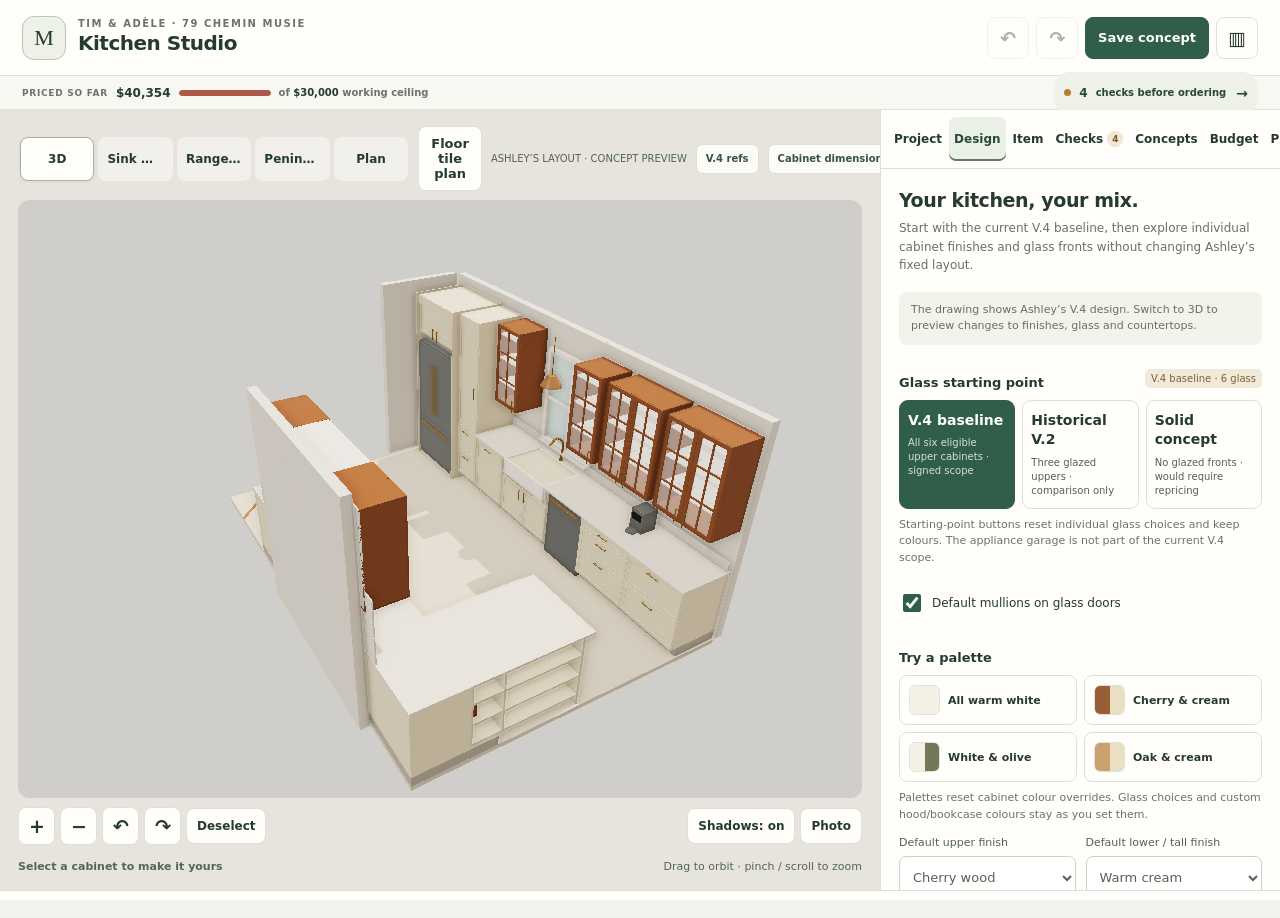
==== commit 4f60ed21: "Extend focused tile layout to portrait tablets" ====
--- a/index.html
+++ b/index.html
@@ -1,4 +1,4 @@
-<!doctype html><html lang="en"><head><meta charset="utf-8"><meta name="viewport" content="width=device-width,initial-scale=1,viewport-fit=cover,maximum-scale=5,user-scalable=yes"><meta name="theme-color" content="#263b35"><meta name="apple-mobile-web-app-capable" content="yes"><meta name="apple-mobile-web-app-status-bar-style" content="default"><meta name="format-detection" content="telephone=no"><title>79 Chemin Musie · Kitchen Studio</title><link rel="stylesheet" href="css/studio.css?v=20260926.4"><link rel="stylesheet" href="css/responsive.css?v=20260926.2"></head><body>
+<!doctype html><html lang="en"><head><meta charset="utf-8"><meta name="viewport" content="width=device-width,initial-scale=1,viewport-fit=cover,maximum-scale=5,user-scalable=yes"><meta name="theme-color" content="#263b35"><meta name="apple-mobile-web-app-capable" content="yes"><meta name="apple-mobile-web-app-status-bar-style" content="default"><meta name="format-detection" content="telephone=no"><title>79 Chemin Musie · Kitchen Studio</title><link rel="stylesheet" href="css/studio.css?v=20260926.4"><link rel="stylesheet" href="css/responsive.css?v=20260926.3"></head><body>
 <header class="app-header"><div class="brand"><div class="brand-mark" aria-hidden="true">M</div><div><div class="eyebrow">TIM & ADÈLE · 79 CHEMIN MUSIE</div><h1>Kitchen Studio</h1></div></div><div class="header-actions"><button id="undo" class="icon-button" aria-label="Undo last design or price edit" title="Undo · Ctrl/⌘ Z" disabled>↶</button><button id="redo" class="icon-button" aria-label="Redo last edit" title="Redo · Ctrl/⌘ Shift Z" disabled>↷</button><button id="save-concept-top" class="primary">Save<span class="desktop-label"> concept</span></button><button id="panel-toggle" class="icon-button" aria-label="Hide controls for a full kitchen view" title="Show / hide controls">▥</button></div></header><div class="status-strip" aria-label="Project status"><button id="budget-shortcut" class="status-price" aria-label="Open budget"><span class="status-label">PRICED SO FAR</span><strong id="header-priced">—</strong><span class="status-meter" role="meter" aria-label="Priced subtotal as a portion of the working ceiling" aria-valuemin="0" aria-valuemax="100" aria-valuenow="0"><i id="header-priced-bar"></i></span><small>of <b id="header-ceiling">$30,000</b> working ceiling</small></button><button id="decision-shortcut" class="status-checks" aria-label="Review open checks before ordering"><i aria-hidden="true"></i><strong id="header-open-count">3</strong><span>checks before ordering</span><b aria-hidden="true">→</b></button></div> <main class="workspace"><section class="viewer" aria-label="Kitchen design workspace"><div class="viewbar"><nav class="view-tabs" aria-label="Camera views"><button data-view="overview">3D</button><button data-view="sink" class="active">Sink wall</button><button data-view="range">Range wall</button><button data-view="peninsula">Peninsula</button><button data-view="plan">Plan</button></nav><div class="view-tools"><button id="floor-layout-shortcut" type="button" data-floor-layout aria-label="Open floor tile plan">Floor tile plan</button><span class="view-count">ASHLEY’S V.4 DESIGN</span><button id="source-ref-toggle" type="button" aria-expanded="false" aria-controls="source-drawing">V.4 refs</button><button id="elevation-toggle" type="button" aria-pressed="false" aria-controls="elevation-stage">Cabinet dimensions</button></div></div><div id="stage"><section id="design-stage" class="design-stage" aria-label="Intentional Space V.4 design drawing" hidden><header class="design-stage-head"><div><strong id="design-title">Sink wall · Ashley’s V.4 design</strong><span id="design-source">Intentional Space · A.09</span></div><div class="design-stage-actions"><button id="design-dimensions" type="button">Select cabinets</button><button id="design-3d" type="button">Explore 3D</button></div></header><div id="design-plan-nav" class="design-plan-nav" hidden><button id="design-plan-cabinet" type="button" class="active" data-plan-kind="cabinet" aria-pressed="true">Cabinets · A.05</button><button id="design-plan-floor" type="button" data-plan-kind="floor" aria-pressed="false">Floor tile</button></div><div id="design-floor-view" class="design-floor-view" hidden><div class="floor-mode-tools" id="floor-modes"><span>Draft setting-out · sink wall at top</span><div><button id="floor-mode-size" type="button" data-floor-mode="size" class="active" aria-pressed="true">By size</button><button id="floor-mode-natural" type="button" data-floor-mode="natural" aria-pressed="false">Natural</button></div></div><div id="floor-map" class="floor-map" role="img" aria-label="Draft repeating mixed-size Valdorcia tile layout with cut pieces and 45 degree hardwood transition"></div><div id="floor-legend" class="floor-legend" aria-label="Tile piece counts"></div><p id="floor-summary" class="floor-summary"></p><p id="floor-assumptions" class="floor-assumptions"></p></div><div id="design-image-wrap" class="design-image-wrap"><picture><source id="design-mobile-source" media="(max-width:700px)" srcset="assets/design/sink-perspective-a09.webp"><img id="design-image" src="assets/design/sink-a09.webp" alt="Intentional Space V.4 sink wall design with cherry glass uppers and cream base cabinets"></picture></div><p class="design-caption">Ashley’s V.4 drawing is a fixed design reference. Finish and countertop choices preview in 3D; use Select cabinets for dimensions and individual fronts.</p></section><div id="error" role="alert">The 3D view could not start. Open this HTML file in a current browser with WebGL enabled. Some phone file previews do not run interactive HTML.</div><section id="elevation-stage" class="elevation-stage" aria-label="Dimensioned kitchen elevation" hidden><header class="elevation-head"><div><strong id="elevation-title">Sink wall · V.4 cabinet schedule</strong><span id="elevation-subtitle">Select a cabinet to highlight it in the model and review its scheduled size.</span></div><button id="elevation-close" type="button">Back to V.4 design</button></header><div id="elevation-grid" class="elevation-grid" role="group" aria-label="Dimensioned cabinet elevation"></div><img id="elevation-reference" alt="V.4 reference drawing" hidden><div id="elevation-selection" class="elevation-selection" aria-live="polite">Dimensions are cabinet box sizes in inches, from the V.4 schedule.</div></section><section class="source-drawing" id="source-drawing" aria-label="Kitchen v.4 drawing references" hidden><div class="source-drawing-head"><div><strong>Kitchen v.4 drawings</strong><span id="source-drawing-caption"></span></div><button id="source-ref-close" type="button" aria-label="Close drawing references">Close</button></div><nav class="source-drawing-tabs" aria-label="Choose source drawing"><button type="button" data-source-ref="0">A.05 · Cabinet plan</button><button type="button" data-source-ref="1">A.08 · Countertop</button><button type="button" data-source-ref="2">A.10 · Sink wall</button><button type="button" data-source-ref="3">A.12 · Range wall</button><button type="button" data-source-ref="4">A.13 · Peninsula</button><button type="button" data-source-ref="5">A.14 · Peninsula spec</button><button type="button" data-source-ref="6">A.15 · Dining side</button><button type="button" data-source-ref="7">A.16 · Dining spec</button></nav><img id="source-drawing-image" alt="Kitchen v.4 drawing reference"></section></div><div class="viewer-tools"><div class="tool-cluster"><button id="zin" class="icon-button" aria-label="Zoom in">+</button><button id="zout" class="icon-button" aria-label="Zoom out">−</button><button id="left" class="icon-button" aria-label="Rotate left">↶</button><button id="right" class="icon-button" aria-label="Rotate right">↷</button><button id="clear-selection">Deselect</button></div><div class="tool-cluster"><button id="quality">Shadows: on</button><button id="png" aria-label="Save current kitchen view as a PNG image">Photo</button></div></div><div class="viewer-caption"><span id="hover-name">Select a cabinet to make it yours</span><span class="gesture-help">Drag to orbit · pinch / scroll to zoom</span></div></section>
 <aside class="inspector" aria-label="Kitchen design controls"><nav class="panel-tabs" role="tablist" aria-label="Studio tools"><button id="tab-project" role="tab" aria-controls="panel-project" aria-selected="false" tabindex="-1" data-tab="project">Project</button><button id="tab-design" role="tab" aria-controls="panel-design" aria-selected="true" data-tab="design">Design</button><button id="tab-item" role="tab" aria-controls="panel-item" aria-selected="false" tabindex="-1" data-tab="item">Item</button><button id="tab-decisions" role="tab" aria-controls="panel-decisions" aria-selected="false" tabindex="-1" data-tab="decisions">Checks <span class="tab-count" id="tab-open-count">3</span></button><button id="tab-concepts" role="tab" aria-controls="panel-concepts" aria-selected="false" tabindex="-1" data-tab="concepts">Concepts</button><button id="tab-budget" role="tab" aria-controls="panel-budget" aria-selected="false" tabindex="-1" data-tab="budget">Budget</button><button id="tab-sourcing" role="tab" aria-controls="panel-sourcing" aria-selected="false" tabindex="-1" data-tab="sourcing">Products</button></nav><div class="panel-scroll" id="panel-scroll">
 <section id="panel-project" class="tab-panel" role="tabpanel" aria-labelledby="tab-project" hidden>
--- a/css/responsive.css
+++ b/css/responsive.css
@@ -52,7 +52,7 @@
 @media(min-width:1400px){
   .workspace{grid-template-columns:minmax(0,1fr) 420px}
 }
-@media(max-width:700px){
+@media(max-width:991.98px){
   .workspace:has(.viewer.floor-plan-open){grid-template-rows:minmax(0,1fr)}
   .workspace:has(.viewer.floor-plan-open)>.inspector{display:none}
   .viewer.floor-plan-open{grid-template-rows:auto minmax(0,1fr);min-height:0}
@@ -61,7 +61,6 @@
   .design-stage.is-floor-plan .design-caption{display:none!important}
   .design-stage.is-floor-plan .design-floor-view{gap:8px}
   .design-stage.is-floor-plan .floor-map{width:100%;min-height:0}
-  .source-gallery{grid-template-columns:minmax(0,1fr)}
   .project-section-heading{flex-wrap:wrap}
 }
 @media(max-width:360px){
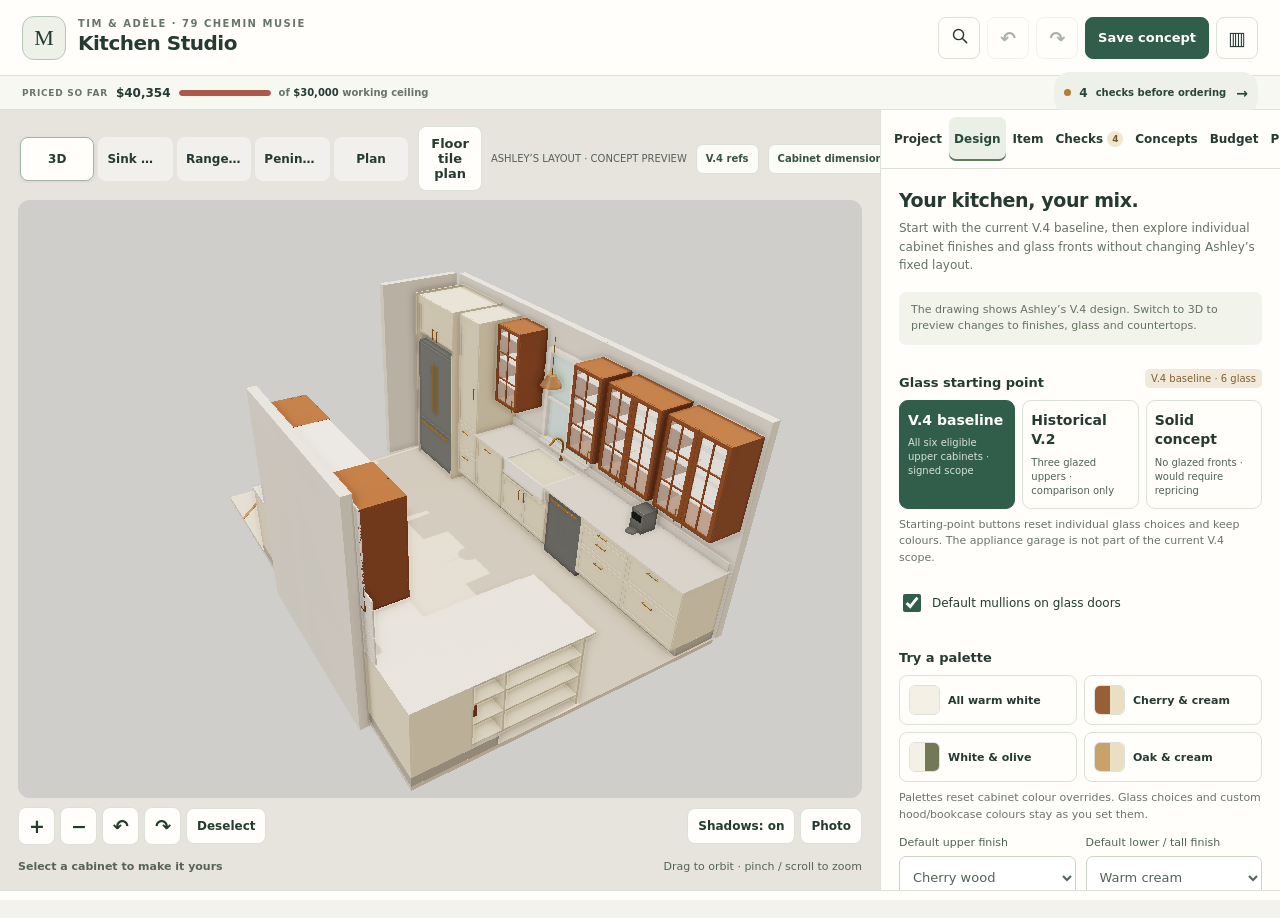
==== commit fc824e87: "Add studio-wide mobile search" ====
--- a/index.html
+++ b/index.html
@@ -1,5 +1,5 @@
-<!doctype html><html lang="en"><head><meta charset="utf-8"><meta name="viewport" content="width=device-width,initial-scale=1,viewport-fit=cover,maximum-scale=5,user-scalable=yes"><meta name="theme-color" content="#263b35"><meta name="apple-mobile-web-app-capable" content="yes"><meta name="apple-mobile-web-app-status-bar-style" content="default"><meta name="format-detection" content="telephone=no"><title>79 Chemin Musie · Kitchen Studio</title><link rel="stylesheet" href="css/studio.css?v=20260926.4"><link rel="stylesheet" href="css/responsive.css?v=20260926.3"></head><body>
-<header class="app-header"><div class="brand"><div class="brand-mark" aria-hidden="true">M</div><div><div class="eyebrow">TIM & ADÈLE · 79 CHEMIN MUSIE</div><h1>Kitchen Studio</h1></div></div><div class="header-actions"><button id="undo" class="icon-button" aria-label="Undo last design or price edit" title="Undo · Ctrl/⌘ Z" disabled>↶</button><button id="redo" class="icon-button" aria-label="Redo last edit" title="Redo · Ctrl/⌘ Shift Z" disabled>↷</button><button id="save-concept-top" class="primary">Save<span class="desktop-label"> concept</span></button><button id="panel-toggle" class="icon-button" aria-label="Hide controls for a full kitchen view" title="Show / hide controls">▥</button></div></header><div class="status-strip" aria-label="Project status"><button id="budget-shortcut" class="status-price" aria-label="Open budget"><span class="status-label">PRICED SO FAR</span><strong id="header-priced">—</strong><span class="status-meter" role="meter" aria-label="Priced subtotal as a portion of the working ceiling" aria-valuemin="0" aria-valuemax="100" aria-valuenow="0"><i id="header-priced-bar"></i></span><small>of <b id="header-ceiling">$30,000</b> working ceiling</small></button><button id="decision-shortcut" class="status-checks" aria-label="Review open checks before ordering"><i aria-hidden="true"></i><strong id="header-open-count">3</strong><span>checks before ordering</span><b aria-hidden="true">→</b></button></div> <main class="workspace"><section class="viewer" aria-label="Kitchen design workspace"><div class="viewbar"><nav class="view-tabs" aria-label="Camera views"><button data-view="overview">3D</button><button data-view="sink" class="active">Sink wall</button><button data-view="range">Range wall</button><button data-view="peninsula">Peninsula</button><button data-view="plan">Plan</button></nav><div class="view-tools"><button id="floor-layout-shortcut" type="button" data-floor-layout aria-label="Open floor tile plan">Floor tile plan</button><span class="view-count">ASHLEY’S V.4 DESIGN</span><button id="source-ref-toggle" type="button" aria-expanded="false" aria-controls="source-drawing">V.4 refs</button><button id="elevation-toggle" type="button" aria-pressed="false" aria-controls="elevation-stage">Cabinet dimensions</button></div></div><div id="stage"><section id="design-stage" class="design-stage" aria-label="Intentional Space V.4 design drawing" hidden><header class="design-stage-head"><div><strong id="design-title">Sink wall · Ashley’s V.4 design</strong><span id="design-source">Intentional Space · A.09</span></div><div class="design-stage-actions"><button id="design-dimensions" type="button">Select cabinets</button><button id="design-3d" type="button">Explore 3D</button></div></header><div id="design-plan-nav" class="design-plan-nav" hidden><button id="design-plan-cabinet" type="button" class="active" data-plan-kind="cabinet" aria-pressed="true">Cabinets · A.05</button><button id="design-plan-floor" type="button" data-plan-kind="floor" aria-pressed="false">Floor tile</button></div><div id="design-floor-view" class="design-floor-view" hidden><div class="floor-mode-tools" id="floor-modes"><span>Draft setting-out · sink wall at top</span><div><button id="floor-mode-size" type="button" data-floor-mode="size" class="active" aria-pressed="true">By size</button><button id="floor-mode-natural" type="button" data-floor-mode="natural" aria-pressed="false">Natural</button></div></div><div id="floor-map" class="floor-map" role="img" aria-label="Draft repeating mixed-size Valdorcia tile layout with cut pieces and 45 degree hardwood transition"></div><div id="floor-legend" class="floor-legend" aria-label="Tile piece counts"></div><p id="floor-summary" class="floor-summary"></p><p id="floor-assumptions" class="floor-assumptions"></p></div><div id="design-image-wrap" class="design-image-wrap"><picture><source id="design-mobile-source" media="(max-width:700px)" srcset="assets/design/sink-perspective-a09.webp"><img id="design-image" src="assets/design/sink-a09.webp" alt="Intentional Space V.4 sink wall design with cherry glass uppers and cream base cabinets"></picture></div><p class="design-caption">Ashley’s V.4 drawing is a fixed design reference. Finish and countertop choices preview in 3D; use Select cabinets for dimensions and individual fronts.</p></section><div id="error" role="alert">The 3D view could not start. Open this HTML file in a current browser with WebGL enabled. Some phone file previews do not run interactive HTML.</div><section id="elevation-stage" class="elevation-stage" aria-label="Dimensioned kitchen elevation" hidden><header class="elevation-head"><div><strong id="elevation-title">Sink wall · V.4 cabinet schedule</strong><span id="elevation-subtitle">Select a cabinet to highlight it in the model and review its scheduled size.</span></div><button id="elevation-close" type="button">Back to V.4 design</button></header><div id="elevation-grid" class="elevation-grid" role="group" aria-label="Dimensioned cabinet elevation"></div><img id="elevation-reference" alt="V.4 reference drawing" hidden><div id="elevation-selection" class="elevation-selection" aria-live="polite">Dimensions are cabinet box sizes in inches, from the V.4 schedule.</div></section><section class="source-drawing" id="source-drawing" aria-label="Kitchen v.4 drawing references" hidden><div class="source-drawing-head"><div><strong>Kitchen v.4 drawings</strong><span id="source-drawing-caption"></span></div><button id="source-ref-close" type="button" aria-label="Close drawing references">Close</button></div><nav class="source-drawing-tabs" aria-label="Choose source drawing"><button type="button" data-source-ref="0">A.05 · Cabinet plan</button><button type="button" data-source-ref="1">A.08 · Countertop</button><button type="button" data-source-ref="2">A.10 · Sink wall</button><button type="button" data-source-ref="3">A.12 · Range wall</button><button type="button" data-source-ref="4">A.13 · Peninsula</button><button type="button" data-source-ref="5">A.14 · Peninsula spec</button><button type="button" data-source-ref="6">A.15 · Dining side</button><button type="button" data-source-ref="7">A.16 · Dining spec</button></nav><img id="source-drawing-image" alt="Kitchen v.4 drawing reference"></section></div><div class="viewer-tools"><div class="tool-cluster"><button id="zin" class="icon-button" aria-label="Zoom in">+</button><button id="zout" class="icon-button" aria-label="Zoom out">−</button><button id="left" class="icon-button" aria-label="Rotate left">↶</button><button id="right" class="icon-button" aria-label="Rotate right">↷</button><button id="clear-selection">Deselect</button></div><div class="tool-cluster"><button id="quality">Shadows: on</button><button id="png" aria-label="Save current kitchen view as a PNG image">Photo</button></div></div><div class="viewer-caption"><span id="hover-name">Select a cabinet to make it yours</span><span class="gesture-help">Drag to orbit · pinch / scroll to zoom</span></div></section>
+<!doctype html><html lang="en"><head><meta charset="utf-8"><meta name="viewport" content="width=device-width,initial-scale=1,viewport-fit=cover,maximum-scale=5,user-scalable=yes"><meta name="theme-color" content="#263b35"><meta name="apple-mobile-web-app-capable" content="yes"><meta name="apple-mobile-web-app-status-bar-style" content="default"><meta name="format-detection" content="telephone=no"><title>79 Chemin Musie · Kitchen Studio</title><link rel="stylesheet" href="css/studio.css?v=20260926.4"><link rel="stylesheet" href="css/responsive.css?v=20260926.4"></head><body>
+<header class="app-header"><div class="brand"><div class="brand-mark" aria-hidden="true">M</div><div><div class="eyebrow">TIM & ADÈLE · 79 CHEMIN MUSIE</div><h1>Kitchen Studio</h1></div></div><div class="header-actions"><button id="studio-search-open" class="icon-button studio-search-trigger" aria-label="Search the studio" title="Search the studio · / or Ctrl/⌘ K"><svg viewBox="0 0 24 24" aria-hidden="true"><circle cx="10.8" cy="10.8" r="6.4"></circle><path d="m16 16 5 5"></path></svg></button><button id="undo" class="icon-button" aria-label="Undo last design or price edit" title="Undo · Ctrl/⌘ Z" disabled>↶</button><button id="redo" class="icon-button" aria-label="Redo last edit" title="Redo · Ctrl/⌘ Shift Z" disabled>↷</button><button id="save-concept-top" class="primary">Save<span class="desktop-label"> concept</span></button><button id="panel-toggle" class="icon-button" aria-label="Hide controls for a full kitchen view" title="Show / hide controls">▥</button></div></header><div class="status-strip" aria-label="Project status"><button id="budget-shortcut" class="status-price" aria-label="Open budget"><span class="status-label">PRICED SO FAR</span><strong id="header-priced">—</strong><span class="status-meter" role="meter" aria-label="Priced subtotal as a portion of the working ceiling" aria-valuemin="0" aria-valuemax="100" aria-valuenow="0"><i id="header-priced-bar"></i></span><small>of <b id="header-ceiling">$30,000</b> working ceiling</small></button><button id="decision-shortcut" class="status-checks" aria-label="Review open checks before ordering"><i aria-hidden="true"></i><strong id="header-open-count">3</strong><span>checks before ordering</span><b aria-hidden="true">→</b></button></div> <main class="workspace"><section class="viewer" aria-label="Kitchen design workspace"><div class="viewbar"><nav class="view-tabs" aria-label="Camera views"><button data-view="overview">3D</button><button data-view="sink" class="active">Sink wall</button><button data-view="range">Range wall</button><button data-view="peninsula">Peninsula</button><button data-view="plan">Plan</button></nav><div class="view-tools"><button id="floor-layout-shortcut" type="button" data-floor-layout aria-label="Open floor tile plan">Floor tile plan</button><span class="view-count">ASHLEY’S V.4 DESIGN</span><button id="source-ref-toggle" type="button" aria-expanded="false" aria-controls="source-drawing">V.4 refs</button><button id="elevation-toggle" type="button" aria-pressed="false" aria-controls="elevation-stage">Cabinet dimensions</button></div></div><div id="stage"><section id="design-stage" class="design-stage" aria-label="Intentional Space V.4 design drawing" hidden><header class="design-stage-head"><div><strong id="design-title">Sink wall · Ashley’s V.4 design</strong><span id="design-source">Intentional Space · A.09</span></div><div class="design-stage-actions"><button id="design-dimensions" type="button">Select cabinets</button><button id="design-3d" type="button">Explore 3D</button></div></header><div id="design-plan-nav" class="design-plan-nav" hidden><button id="design-plan-cabinet" type="button" class="active" data-plan-kind="cabinet" aria-pressed="true">Cabinets · A.05</button><button id="design-plan-floor" type="button" data-plan-kind="floor" aria-pressed="false">Floor tile</button></div><div id="design-floor-view" class="design-floor-view" hidden><div class="floor-mode-tools" id="floor-modes"><span>Draft setting-out · sink wall at top</span><div><button id="floor-mode-size" type="button" data-floor-mode="size" class="active" aria-pressed="true">By size</button><button id="floor-mode-natural" type="button" data-floor-mode="natural" aria-pressed="false">Natural</button></div></div><div id="floor-map" class="floor-map" role="img" aria-label="Draft repeating mixed-size Valdorcia tile layout with cut pieces and 45 degree hardwood transition"></div><div id="floor-legend" class="floor-legend" aria-label="Tile piece counts"></div><p id="floor-summary" class="floor-summary"></p><p id="floor-assumptions" class="floor-assumptions"></p></div><div id="design-image-wrap" class="design-image-wrap"><picture><source id="design-mobile-source" media="(max-width:700px)" srcset="assets/design/sink-perspective-a09.webp"><img id="design-image" src="assets/design/sink-a09.webp" alt="Intentional Space V.4 sink wall design with cherry glass uppers and cream base cabinets"></picture></div><p class="design-caption">Ashley’s V.4 drawing is a fixed design reference. Finish and countertop choices preview in 3D; use Select cabinets for dimensions and individual fronts.</p></section><div id="error" role="alert">The 3D view could not start. Open this HTML file in a current browser with WebGL enabled. Some phone file previews do not run interactive HTML.</div><section id="elevation-stage" class="elevation-stage" aria-label="Dimensioned kitchen elevation" hidden><header class="elevation-head"><div><strong id="elevation-title">Sink wall · V.4 cabinet schedule</strong><span id="elevation-subtitle">Select a cabinet to highlight it in the model and review its scheduled size.</span></div><button id="elevation-close" type="button">Back to V.4 design</button></header><div id="elevation-grid" class="elevation-grid" role="group" aria-label="Dimensioned cabinet elevation"></div><img id="elevation-reference" alt="V.4 reference drawing" hidden><div id="elevation-selection" class="elevation-selection" aria-live="polite">Dimensions are cabinet box sizes in inches, from the V.4 schedule.</div></section><section class="source-drawing" id="source-drawing" aria-label="Kitchen v.4 drawing references" hidden><div class="source-drawing-head"><div><strong>Kitchen v.4 drawings</strong><span id="source-drawing-caption"></span></div><button id="source-ref-close" type="button" aria-label="Close drawing references">Close</button></div><nav class="source-drawing-tabs" aria-label="Choose source drawing"><button type="button" data-source-ref="0">A.05 · Cabinet plan</button><button type="button" data-source-ref="1">A.08 · Countertop</button><button type="button" data-source-ref="2">A.10 · Sink wall</button><button type="button" data-source-ref="3">A.12 · Range wall</button><button type="button" data-source-ref="4">A.13 · Peninsula</button><button type="button" data-source-ref="5">A.14 · Peninsula spec</button><button type="button" data-source-ref="6">A.15 · Dining side</button><button type="button" data-source-ref="7">A.16 · Dining spec</button></nav><img id="source-drawing-image" alt="Kitchen v.4 drawing reference"></section></div><div class="viewer-tools"><div class="tool-cluster"><button id="zin" class="icon-button" aria-label="Zoom in">+</button><button id="zout" class="icon-button" aria-label="Zoom out">−</button><button id="left" class="icon-button" aria-label="Rotate left">↶</button><button id="right" class="icon-button" aria-label="Rotate right">↷</button><button id="clear-selection">Deselect</button></div><div class="tool-cluster"><button id="quality">Shadows: on</button><button id="png" aria-label="Save current kitchen view as a PNG image">Photo</button></div></div><div class="viewer-caption"><span id="hover-name">Select a cabinet to make it yours</span><span class="gesture-help">Drag to orbit · pinch / scroll to zoom</span></div></section>
 <aside class="inspector" aria-label="Kitchen design controls"><nav class="panel-tabs" role="tablist" aria-label="Studio tools"><button id="tab-project" role="tab" aria-controls="panel-project" aria-selected="false" tabindex="-1" data-tab="project">Project</button><button id="tab-design" role="tab" aria-controls="panel-design" aria-selected="true" data-tab="design">Design</button><button id="tab-item" role="tab" aria-controls="panel-item" aria-selected="false" tabindex="-1" data-tab="item">Item</button><button id="tab-decisions" role="tab" aria-controls="panel-decisions" aria-selected="false" tabindex="-1" data-tab="decisions">Checks <span class="tab-count" id="tab-open-count">3</span></button><button id="tab-concepts" role="tab" aria-controls="panel-concepts" aria-selected="false" tabindex="-1" data-tab="concepts">Concepts</button><button id="tab-budget" role="tab" aria-controls="panel-budget" aria-selected="false" tabindex="-1" data-tab="budget">Budget</button><button id="tab-sourcing" role="tab" aria-controls="panel-sourcing" aria-selected="false" tabindex="-1" data-tab="sourcing">Products</button></nav><div class="panel-scroll" id="panel-scroll">
 <section id="panel-project" class="tab-panel" role="tabpanel" aria-labelledby="tab-project" hidden>
 <h2>Project status & schedule</h2>
@@ -65,4 +65,4 @@
 <script id="budget-data" type="application/json">{"ceiling":30000,"reserveRate":0.1,"rows":[{"row":12,"name":"Swedish Door Floris cherry uppers / panels","amount":9663.04,"note":"Paid in full and in production. Three Swedish Door VT receipts dated Sep. 16, 17 and 18, 2026 each show an approved CAD $7,633.84 card payment ($22,901.52 total) against the three signed quotes. Their combined working tax-in lines total $22,901.53; reconcile the $0.01 rounding difference to the final invoice/ledger. Signed quote $8,551.36 pre-tax; this line uses 13% HST.","keys":["upper","glass","mullions"]},{"row":13,"name":"Swedish Door Coen Natural Cream lowers / panels","amount":10325.35,"note":"Paid in full and in production. Three Swedish Door VT receipts dated Sep. 16, 17 and 18, 2026 each show an approved CAD $7,633.84 card payment ($22,901.52 total) against the three signed quotes. Their combined working tax-in lines total $22,901.53; reconcile the $0.01 rounding difference to the final invoice/ledger. Signed quote $9,137.48 pre-tax; this line uses 13% HST.","keys":["lower"]},{"row":14,"name":"Swedish Door custom Simply White hood cover","amount":2913.14,"note":"Paid in full and in production. Three Swedish Door VT receipts dated Sep. 16, 17 and 18, 2026 each show an approved CAD $7,633.84 card payment ($22,901.52 total) against the three signed quotes. Their combined working tax-in lines total $22,901.53; reconcile the $0.01 rounding difference to the final invoice/ledger. Signed quote $2,578.00 pre-tax; custom 36-inch hood cover.","keys":["upper"]},{"row":15,"name":"IKEA SEKTION boxes / drawers / internals","amount":4327.9,"note":"IKEA shopping list 499998627, dated Sep. 22: $3,830 pre-tax / $4,327.90 at 13% HST. The list was priced for Sep. 22 only; reconfirm before purchase. IKEA Canada lists a Kitchen Event start on Oct. 1, but October reward terms are not posted; confirm qualifying items and requirements, and do not subtract a speculative gift card. Reconcile the hidden inner drawer in V4 CAB-8 and whether the $66 36x30 hood wall cabinet is still needed.","keys":[]},{"row":16,"name":"Centura Valdorcia mixed-format kitchen tile","amount":2533.93,"note":"Centura kitchen-only order 6058089: 31 cartons / 240.25 sq.ft. Valdorcia Terracotta Mix Natura, $2,242.42 + $291.51 HST = $2,533.93. Adèle reported payment on Sep. 24 (payment request 1164). The Sep. 23 order acknowledgement showing $0 paid predates that payment. Ashley expects arrival around mid-November; call for an update and arrange pickup with a suitably rated truck. Basement tile is deferred.","keys":["floor"]},{"row":17,"name":"Delta main + RO beverage faucets","amount":1205.31,"note":"Delta 9159-CZ-DST main faucet + 1930-CZ-DST RO beverage faucet. Quote total includes tax.","keys":[]},{"row":18,"name":"Reverse-osmosis system + installation","amount":1494.68,"note":"AloPompe quote 2990: $850 system + $450 installation/parts; quoted total $1,494.68. Confirm fit after sink selection.","keys":[]},{"row":19,"name":"Cabinet hardware (re-quote required)","amount":523.6,"note":"Quote QT00184447 totals $523.60 tax-in for 12 x 192mm pulls, 8 x 128mm pulls and 14 knobs. V4 requires 11 x 192mm, 8 x 128mm and 16 knobs, so re-quote before purchase. Quote expired Sep. 24; a tariff surcharge of up to 25% may apply.","keys":["hardware"]},{"row":20,"name":"Sink pendant","amount":309.28,"note":"Lights Canada quote D5279: Dunbridge 14-inch pendant, weathered brass / blue-white shade, SKU 18411BWWBR, $309.28 tax-in. Quote expired Sep. 24; refresh price and stock before purchase.","keys":[]},{"row":21,"name":"Countertop + quartz sink-wall backsplash","amount":7057.98,"note":"Selected: OGP Calacatta Prado 2cm, Sep. 22 quote $6,193.50 + $310 backsplash X + HST = $7,348.96 estimated total. OGP acknowledged a $3,100 deposit received Sep. 24, leaving about $4,248.96 if final scope/tax are unchanged. Deposit is included in total, not an added cost. Eternal Musq $7,057.98 tax-in remains a concept comparison only. Quote subject to site measure; final invoice, sink cutout and backsplash/sill scope need confirmation. Plumbing hookup and old counter removal excluded.","keys":["counter"]},{"row":22,"name":"Apron sink","amount":null,"note":"Finalists are Sinkology Turner and DeerValley. Ashley is obtaining current Wayfair Pro pricing. Exact sink is required before RO fit validation and countertop template.","keys":[]},{"row":23,"name":"Hood insert + charcoal filters","amount":null,"note":"V4 specifies TruArctic TAIN28SS recirculating insert + charcoal filters. Current complete-kit price/availability still required.","keys":[]},{"row":24,"name":"Decorative range backsplash tile","amount":null,"note":"Blue/cream Portuguese / Delft-style decorative tile direction. Product and quantity are not finalized.","keys":["tile"]},{"row":25,"name":"Intentional Space design services","amount":null,"note":"July/August invoice pending and September invoice expected at month-end. Add actual invoices when received.","keys":[]},{"row":26,"name":"Construction / carpentry / cabinet installation","amount":null,"note":"Demolition, framing/wall work, cabinet assembly/install and carpentry scope not fully priced.","keys":[]},{"row":27,"name":"Electrical","amount":null,"note":"Rough-ins before drywall; finishing after backsplash. Verify all v4 locations and the range receptacle notation.","keys":[]},{"row":28,"name":"Plumbing","amount":null,"note":"Rough-ins while walls are open; sink/faucets/RO connection after countertop installation.","keys":[]},{"row":29,"name":"Drywall / mudding / repairs","amount":null,"note":"Close walls after rough-ins; mud/sand/prime before flooring and cabinetry.","keys":[]},{"row":30,"name":"Floor tile installation / setting materials","amount":null,"note":"Tile labour, mortar, grout/sealer and transition materials remain unpriced. Installer should dry-lay strategically from the visible edges and 45° diagonal transition.","keys":["floor"]},{"row":31,"name":"Painting / final touch-ups","amount":null,"note":"Major painting is most efficient after drywall/prime and before cabinets; final touch-ups follow backsplash/electrical.","keys":[]},{"row":32,"name":"Other project costs / contingency adjustments","amount":null,"note":"Permits/engineering if needed, disposal, deliveries, temporary kitchen, repairs, cleanup and unforeseen work. Do not double count the reserve.","keys":[]}]}</script>
 <script src="js/xlsx-vendor.js"></script>
 <script src="js/budget.js"></script><script src="js/project.js"></script>
-<script src="js/app.js"></script><script src="js/products.js"></script><script src="js/decisions.js"></script><script src="js/drawings.js"></script><script src="js/elevations.js"></script><script src="js/design.js?v=20260926.4"></script></body></html>+<script src="js/app.js"></script><script src="js/products.js"></script><script src="js/decisions.js"></script><script src="js/drawings.js"></script><script src="js/elevations.js"></script><script src="js/design.js?v=20260926.4"></script><script src="js/search.js?v=20260926.1"></script></body></html>
--- a/css/responsive.css
+++ b/css/responsive.css
@@ -71,3 +71,40 @@
   .workspace{grid-template-rows:minmax(180px,48dvh) minmax(0,1fr)}
   .workspace:has(.viewer.floor-plan-open){grid-template-rows:minmax(0,1fr)}
 }
+
+/* Studio-wide quick search */
+.studio-search-trigger svg{width:19px;height:19px;fill:none;stroke:currentColor;stroke-width:1.8;stroke-linecap:round;stroke-linejoin:round}
+.studio-search-dialog{width:min(640px,calc(100vw - 32px));max-width:none;max-height:min(78dvh,720px);padding:0;border:1px solid #d9ddd4;border-radius:18px;background:#fffefa;color:#18362e;box-shadow:0 24px 90px #17251f44;overflow:hidden}
+.studio-search-dialog::backdrop{background:#15211dc2;backdrop-filter:blur(3px)}
+.studio-search-shell{display:grid;grid-template-rows:auto minmax(90px,1fr);max-height:inherit}
+.studio-search-head{padding:18px;border-bottom:1px solid #e0e3dc}
+.studio-search-title{display:flex;align-items:center;justify-content:space-between;gap:12px;margin-bottom:12px}
+.studio-search-title strong{font-size:16px}
+.studio-search-close{min-width:40px;min-height:40px;border:1px solid #d8ddd4;border-radius:10px;background:#fffefa;color:inherit;font:inherit}
+.studio-search-field{display:flex;align-items:center;gap:10px;border:2px solid #47705e;border-radius:12px;padding:0 12px;background:white}
+.studio-search-field svg{width:20px;height:20px;flex:0 0 auto;fill:none;stroke:#47705e;stroke-width:2;stroke-linecap:round}
+.studio-search-field input{width:100%;min-width:0;min-height:50px;border:0!important;outline:0!important;background:transparent;color:inherit;font:inherit;font-size:17px}
+.studio-search-hint{margin:8px 2px 0;color:#65736c;font-size:12px}
+.studio-search-results{overflow:auto;padding:8px;overscroll-behavior:contain;-webkit-overflow-scrolling:touch}
+.studio-search-result{display:grid;width:100%;grid-template-columns:minmax(0,1fr) auto;align-items:center;gap:10px;min-height:56px;padding:10px 12px;border:0;border-radius:10px;background:transparent;color:inherit;text-align:left;font:inherit;cursor:pointer}
+.studio-search-result:hover,.studio-search-result:focus-visible,.studio-search-result[aria-selected=true]{background:#edf1e9;outline:2px solid #829b87;outline-offset:-2px}
+.studio-search-result-main{min-width:0}
+.studio-search-result-title{display:block;overflow:hidden;font-weight:700;text-overflow:ellipsis;white-space:nowrap}
+.studio-search-result-context{display:block;margin-top:3px;color:#64746b;font-size:12px;line-height:1.35}
+.studio-search-result-area{color:#8b6538;font-size:11px;font-weight:700;white-space:nowrap}
+.studio-search-empty{padding:28px 16px;color:#617269;text-align:center;font-size:14px}
+@media(max-width:700px){
+ .studio-search-dialog{position:fixed;inset:0;width:100vw;height:100dvh;max-width:none;max-height:none;margin:0;border:0;border-radius:0}
+ .studio-search-shell{height:100%;max-height:100%;grid-template-rows:auto minmax(0,1fr);padding-bottom:env(safe-area-inset-bottom,0px)}
+ .studio-search-head{padding:calc(12px + env(safe-area-inset-top,0px)) 14px 12px}
+ .studio-search-title{margin-bottom:10px}
+ .studio-search-title strong{font-size:15px}
+ .studio-search-field input{min-height:52px;font-size:16px}
+ .studio-search-results{padding:8px 10px}
+ .studio-search-result{min-height:64px;padding:12px 10px}
+ .studio-search-result-context{font-size:13px}
+}
+@media(prefers-reduced-motion:no-preference){
+ .studio-search-dialog[open]{animation:studio-search-in .16s ease-out}
+ @keyframes studio-search-in{from{opacity:0;transform:translateY(6px)}to{opacity:1;transform:translateY(0)}}
+}
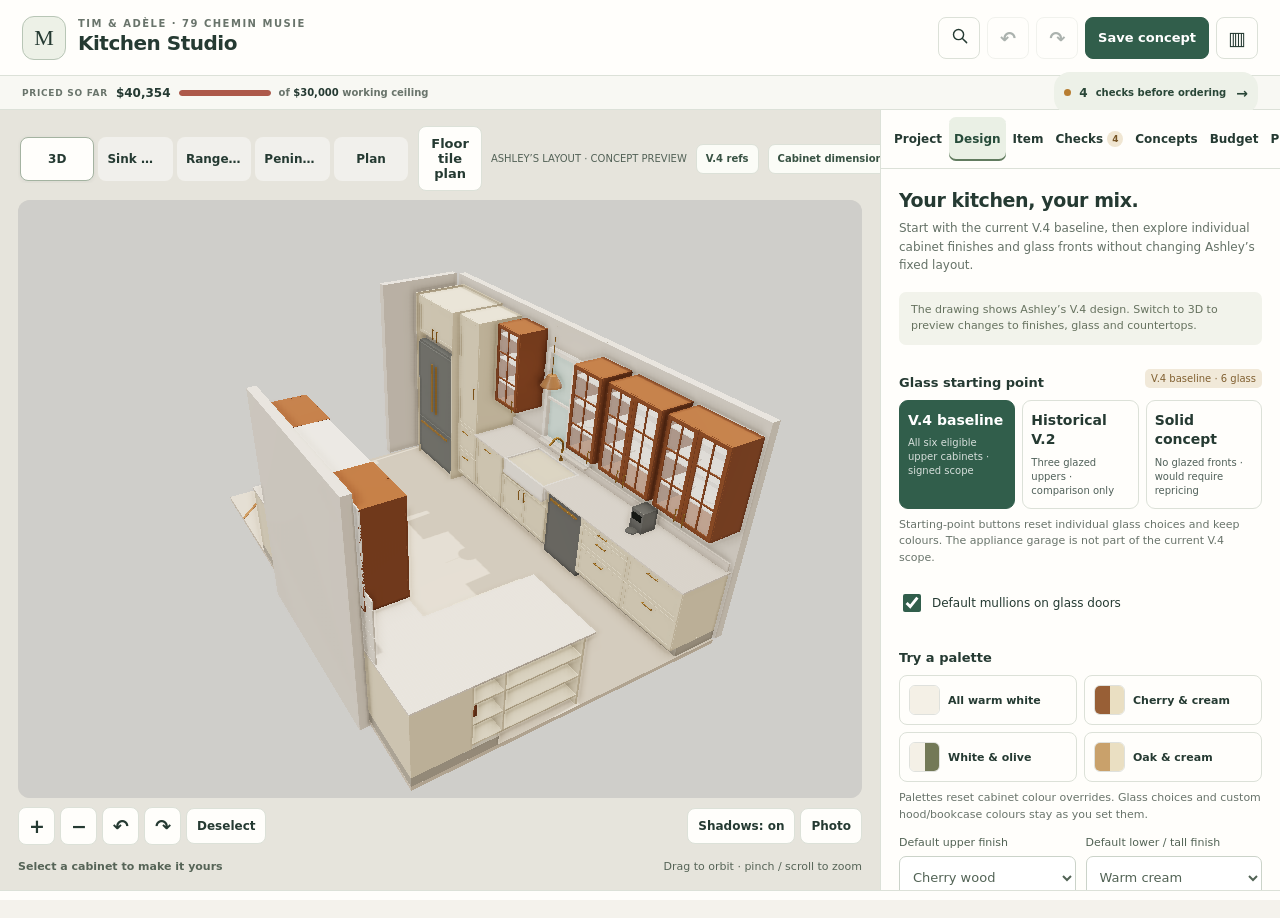
==== commit 3f92910a: "Keep mobile header search accessible" ====
--- a/index.html
+++ b/index.html
@@ -1,4 +1,4 @@
-<!doctype html><html lang="en"><head><meta charset="utf-8"><meta name="viewport" content="width=device-width,initial-scale=1,viewport-fit=cover,maximum-scale=5,user-scalable=yes"><meta name="theme-color" content="#263b35"><meta name="apple-mobile-web-app-capable" content="yes"><meta name="apple-mobile-web-app-status-bar-style" content="default"><meta name="format-detection" content="telephone=no"><title>79 Chemin Musie · Kitchen Studio</title><link rel="stylesheet" href="css/studio.css?v=20260926.4"><link rel="stylesheet" href="css/responsive.css?v=20260926.4"></head><body>
+<!doctype html><html lang="en"><head><meta charset="utf-8"><meta name="viewport" content="width=device-width,initial-scale=1,viewport-fit=cover,maximum-scale=5,user-scalable=yes"><meta name="theme-color" content="#263b35"><meta name="apple-mobile-web-app-capable" content="yes"><meta name="apple-mobile-web-app-status-bar-style" content="default"><meta name="format-detection" content="telephone=no"><title>79 Chemin Musie · Kitchen Studio</title><link rel="stylesheet" href="css/studio.css?v=20260926.4"><link rel="stylesheet" href="css/responsive.css?v=20260926.5"></head><body>
 <header class="app-header"><div class="brand"><div class="brand-mark" aria-hidden="true">M</div><div><div class="eyebrow">TIM & ADÈLE · 79 CHEMIN MUSIE</div><h1>Kitchen Studio</h1></div></div><div class="header-actions"><button id="studio-search-open" class="icon-button studio-search-trigger" aria-label="Search the studio" title="Search the studio · / or Ctrl/⌘ K"><svg viewBox="0 0 24 24" aria-hidden="true"><circle cx="10.8" cy="10.8" r="6.4"></circle><path d="m16 16 5 5"></path></svg></button><button id="undo" class="icon-button" aria-label="Undo last design or price edit" title="Undo · Ctrl/⌘ Z" disabled>↶</button><button id="redo" class="icon-button" aria-label="Redo last edit" title="Redo · Ctrl/⌘ Shift Z" disabled>↷</button><button id="save-concept-top" class="primary">Save<span class="desktop-label"> concept</span></button><button id="panel-toggle" class="icon-button" aria-label="Hide controls for a full kitchen view" title="Show / hide controls">▥</button></div></header><div class="status-strip" aria-label="Project status"><button id="budget-shortcut" class="status-price" aria-label="Open budget"><span class="status-label">PRICED SO FAR</span><strong id="header-priced">—</strong><span class="status-meter" role="meter" aria-label="Priced subtotal as a portion of the working ceiling" aria-valuemin="0" aria-valuemax="100" aria-valuenow="0"><i id="header-priced-bar"></i></span><small>of <b id="header-ceiling">$30,000</b> working ceiling</small></button><button id="decision-shortcut" class="status-checks" aria-label="Review open checks before ordering"><i aria-hidden="true"></i><strong id="header-open-count">3</strong><span>checks before ordering</span><b aria-hidden="true">→</b></button></div> <main class="workspace"><section class="viewer" aria-label="Kitchen design workspace"><div class="viewbar"><nav class="view-tabs" aria-label="Camera views"><button data-view="overview">3D</button><button data-view="sink" class="active">Sink wall</button><button data-view="range">Range wall</button><button data-view="peninsula">Peninsula</button><button data-view="plan">Plan</button></nav><div class="view-tools"><button id="floor-layout-shortcut" type="button" data-floor-layout aria-label="Open floor tile plan">Floor tile plan</button><span class="view-count">ASHLEY’S V.4 DESIGN</span><button id="source-ref-toggle" type="button" aria-expanded="false" aria-controls="source-drawing">V.4 refs</button><button id="elevation-toggle" type="button" aria-pressed="false" aria-controls="elevation-stage">Cabinet dimensions</button></div></div><div id="stage"><section id="design-stage" class="design-stage" aria-label="Intentional Space V.4 design drawing" hidden><header class="design-stage-head"><div><strong id="design-title">Sink wall · Ashley’s V.4 design</strong><span id="design-source">Intentional Space · A.09</span></div><div class="design-stage-actions"><button id="design-dimensions" type="button">Select cabinets</button><button id="design-3d" type="button">Explore 3D</button></div></header><div id="design-plan-nav" class="design-plan-nav" hidden><button id="design-plan-cabinet" type="button" class="active" data-plan-kind="cabinet" aria-pressed="true">Cabinets · A.05</button><button id="design-plan-floor" type="button" data-plan-kind="floor" aria-pressed="false">Floor tile</button></div><div id="design-floor-view" class="design-floor-view" hidden><div class="floor-mode-tools" id="floor-modes"><span>Draft setting-out · sink wall at top</span><div><button id="floor-mode-size" type="button" data-floor-mode="size" class="active" aria-pressed="true">By size</button><button id="floor-mode-natural" type="button" data-floor-mode="natural" aria-pressed="false">Natural</button></div></div><div id="floor-map" class="floor-map" role="img" aria-label="Draft repeating mixed-size Valdorcia tile layout with cut pieces and 45 degree hardwood transition"></div><div id="floor-legend" class="floor-legend" aria-label="Tile piece counts"></div><p id="floor-summary" class="floor-summary"></p><p id="floor-assumptions" class="floor-assumptions"></p></div><div id="design-image-wrap" class="design-image-wrap"><picture><source id="design-mobile-source" media="(max-width:700px)" srcset="assets/design/sink-perspective-a09.webp"><img id="design-image" src="assets/design/sink-a09.webp" alt="Intentional Space V.4 sink wall design with cherry glass uppers and cream base cabinets"></picture></div><p class="design-caption">Ashley’s V.4 drawing is a fixed design reference. Finish and countertop choices preview in 3D; use Select cabinets for dimensions and individual fronts.</p></section><div id="error" role="alert">The 3D view could not start. Open this HTML file in a current browser with WebGL enabled. Some phone file previews do not run interactive HTML.</div><section id="elevation-stage" class="elevation-stage" aria-label="Dimensioned kitchen elevation" hidden><header class="elevation-head"><div><strong id="elevation-title">Sink wall · V.4 cabinet schedule</strong><span id="elevation-subtitle">Select a cabinet to highlight it in the model and review its scheduled size.</span></div><button id="elevation-close" type="button">Back to V.4 design</button></header><div id="elevation-grid" class="elevation-grid" role="group" aria-label="Dimensioned cabinet elevation"></div><img id="elevation-reference" alt="V.4 reference drawing" hidden><div id="elevation-selection" class="elevation-selection" aria-live="polite">Dimensions are cabinet box sizes in inches, from the V.4 schedule.</div></section><section class="source-drawing" id="source-drawing" aria-label="Kitchen v.4 drawing references" hidden><div class="source-drawing-head"><div><strong>Kitchen v.4 drawings</strong><span id="source-drawing-caption"></span></div><button id="source-ref-close" type="button" aria-label="Close drawing references">Close</button></div><nav class="source-drawing-tabs" aria-label="Choose source drawing"><button type="button" data-source-ref="0">A.05 · Cabinet plan</button><button type="button" data-source-ref="1">A.08 · Countertop</button><button type="button" data-source-ref="2">A.10 · Sink wall</button><button type="button" data-source-ref="3">A.12 · Range wall</button><button type="button" data-source-ref="4">A.13 · Peninsula</button><button type="button" data-source-ref="5">A.14 · Peninsula spec</button><button type="button" data-source-ref="6">A.15 · Dining side</button><button type="button" data-source-ref="7">A.16 · Dining spec</button></nav><img id="source-drawing-image" alt="Kitchen v.4 drawing reference"></section></div><div class="viewer-tools"><div class="tool-cluster"><button id="zin" class="icon-button" aria-label="Zoom in">+</button><button id="zout" class="icon-button" aria-label="Zoom out">−</button><button id="left" class="icon-button" aria-label="Rotate left">↶</button><button id="right" class="icon-button" aria-label="Rotate right">↷</button><button id="clear-selection">Deselect</button></div><div class="tool-cluster"><button id="quality">Shadows: on</button><button id="png" aria-label="Save current kitchen view as a PNG image">Photo</button></div></div><div class="viewer-caption"><span id="hover-name">Select a cabinet to make it yours</span><span class="gesture-help">Drag to orbit · pinch / scroll to zoom</span></div></section>
 <aside class="inspector" aria-label="Kitchen design controls"><nav class="panel-tabs" role="tablist" aria-label="Studio tools"><button id="tab-project" role="tab" aria-controls="panel-project" aria-selected="false" tabindex="-1" data-tab="project">Project</button><button id="tab-design" role="tab" aria-controls="panel-design" aria-selected="true" data-tab="design">Design</button><button id="tab-item" role="tab" aria-controls="panel-item" aria-selected="false" tabindex="-1" data-tab="item">Item</button><button id="tab-decisions" role="tab" aria-controls="panel-decisions" aria-selected="false" tabindex="-1" data-tab="decisions">Checks <span class="tab-count" id="tab-open-count">3</span></button><button id="tab-concepts" role="tab" aria-controls="panel-concepts" aria-selected="false" tabindex="-1" data-tab="concepts">Concepts</button><button id="tab-budget" role="tab" aria-controls="panel-budget" aria-selected="false" tabindex="-1" data-tab="budget">Budget</button><button id="tab-sourcing" role="tab" aria-controls="panel-sourcing" aria-selected="false" tabindex="-1" data-tab="sourcing">Products</button></nav><div class="panel-scroll" id="panel-scroll">
 <section id="panel-project" class="tab-panel" role="tabpanel" aria-labelledby="tab-project" hidden>
--- a/css/responsive.css
+++ b/css/responsive.css
@@ -94,6 +94,7 @@
 .studio-search-result-area{color:#8b6538;font-size:11px;font-weight:700;white-space:nowrap}
 .studio-search-empty{padding:28px 16px;color:#617269;text-align:center;font-size:14px}
 @media(max-width:700px){
+ .app-header .header-actions #undo,.app-header .header-actions #redo{display:none}
  .studio-search-dialog{position:fixed;inset:0;width:100vw;height:100dvh;max-width:none;max-height:none;margin:0;border:0;border-radius:0}
  .studio-search-shell{height:100%;max-height:100%;grid-template-rows:auto minmax(0,1fr);padding-bottom:env(safe-area-inset-bottom,0px)}
  .studio-search-head{padding:calc(12px + env(safe-area-inset-top,0px)) 14px 12px}
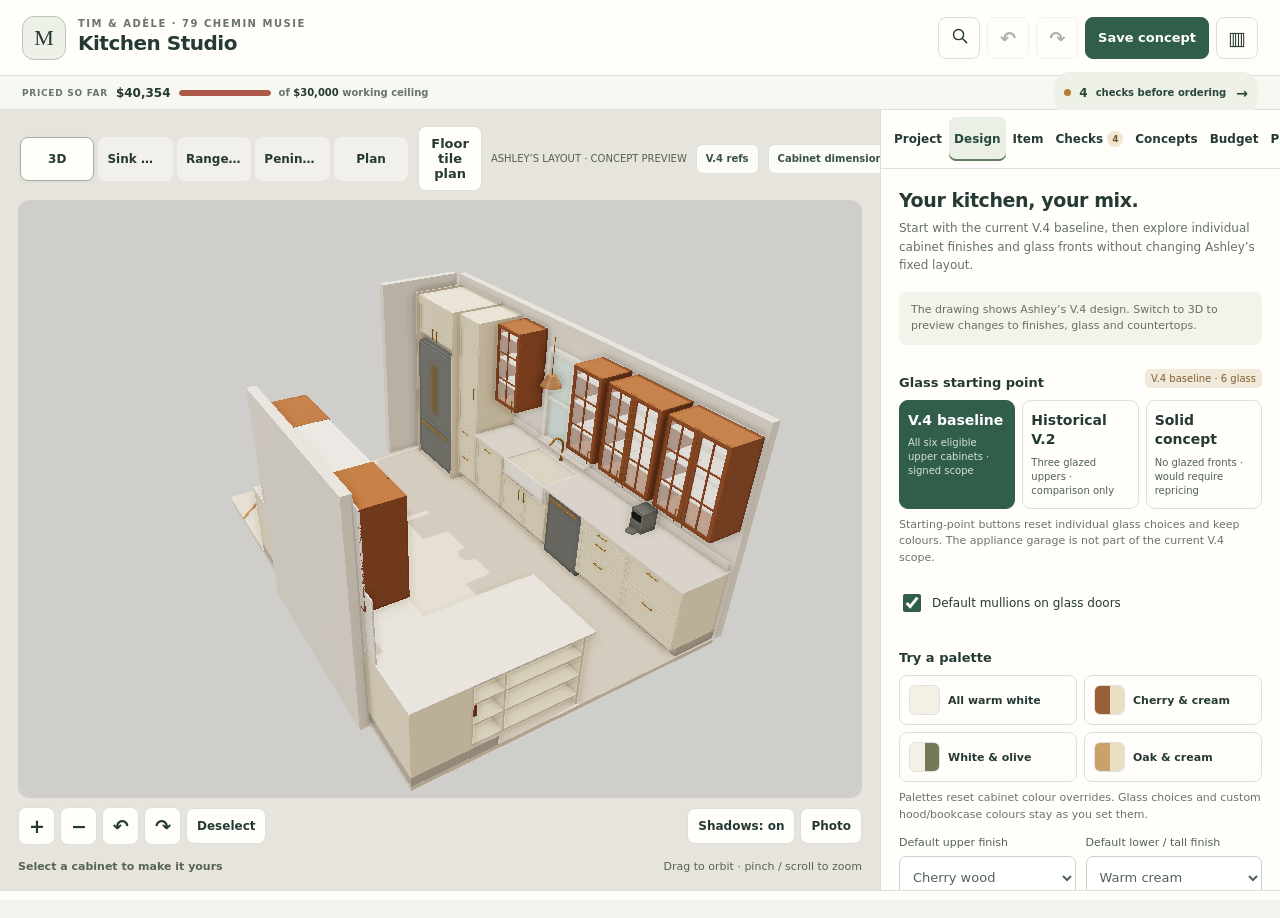
==== commit 19306fb6: "Add full project backup and restore" ====
--- a/index.html
+++ b/index.html
@@ -1,4 +1,4 @@
-<!doctype html><html lang="en"><head><meta charset="utf-8"><meta name="viewport" content="width=device-width,initial-scale=1,viewport-fit=cover,maximum-scale=5,user-scalable=yes"><meta name="theme-color" content="#263b35"><meta name="apple-mobile-web-app-capable" content="yes"><meta name="apple-mobile-web-app-status-bar-style" content="default"><meta name="format-detection" content="telephone=no"><title>79 Chemin Musie · Kitchen Studio</title><link rel="stylesheet" href="css/studio.css?v=20260926.4"><link rel="stylesheet" href="css/responsive.css?v=20260926.5"></head><body>
+<!doctype html><html lang="en"><head><meta charset="utf-8"><meta name="viewport" content="width=device-width,initial-scale=1,viewport-fit=cover,maximum-scale=5,user-scalable=yes"><meta name="theme-color" content="#263b35"><meta name="apple-mobile-web-app-capable" content="yes"><meta name="apple-mobile-web-app-status-bar-style" content="default"><meta name="format-detection" content="telephone=no"><title>79 Chemin Musie · Kitchen Studio</title><link rel="stylesheet" href="css/studio.css?v=20260926.4"><link rel="stylesheet" href="css/responsive.css?v=20260926.6"></head><body>
 <header class="app-header"><div class="brand"><div class="brand-mark" aria-hidden="true">M</div><div><div class="eyebrow">TIM & ADÈLE · 79 CHEMIN MUSIE</div><h1>Kitchen Studio</h1></div></div><div class="header-actions"><button id="studio-search-open" class="icon-button studio-search-trigger" aria-label="Search the studio" title="Search the studio · / or Ctrl/⌘ K"><svg viewBox="0 0 24 24" aria-hidden="true"><circle cx="10.8" cy="10.8" r="6.4"></circle><path d="m16 16 5 5"></path></svg></button><button id="undo" class="icon-button" aria-label="Undo last design or price edit" title="Undo · Ctrl/⌘ Z" disabled>↶</button><button id="redo" class="icon-button" aria-label="Redo last edit" title="Redo · Ctrl/⌘ Shift Z" disabled>↷</button><button id="save-concept-top" class="primary">Save<span class="desktop-label"> concept</span></button><button id="panel-toggle" class="icon-button" aria-label="Hide controls for a full kitchen view" title="Show / hide controls">▥</button></div></header><div class="status-strip" aria-label="Project status"><button id="budget-shortcut" class="status-price" aria-label="Open budget"><span class="status-label">PRICED SO FAR</span><strong id="header-priced">—</strong><span class="status-meter" role="meter" aria-label="Priced subtotal as a portion of the working ceiling" aria-valuemin="0" aria-valuemax="100" aria-valuenow="0"><i id="header-priced-bar"></i></span><small>of <b id="header-ceiling">$30,000</b> working ceiling</small></button><button id="decision-shortcut" class="status-checks" aria-label="Review open checks before ordering"><i aria-hidden="true"></i><strong id="header-open-count">3</strong><span>checks before ordering</span><b aria-hidden="true">→</b></button></div> <main class="workspace"><section class="viewer" aria-label="Kitchen design workspace"><div class="viewbar"><nav class="view-tabs" aria-label="Camera views"><button data-view="overview">3D</button><button data-view="sink" class="active">Sink wall</button><button data-view="range">Range wall</button><button data-view="peninsula">Peninsula</button><button data-view="plan">Plan</button></nav><div class="view-tools"><button id="floor-layout-shortcut" type="button" data-floor-layout aria-label="Open floor tile plan">Floor tile plan</button><span class="view-count">ASHLEY’S V.4 DESIGN</span><button id="source-ref-toggle" type="button" aria-expanded="false" aria-controls="source-drawing">V.4 refs</button><button id="elevation-toggle" type="button" aria-pressed="false" aria-controls="elevation-stage">Cabinet dimensions</button></div></div><div id="stage"><section id="design-stage" class="design-stage" aria-label="Intentional Space V.4 design drawing" hidden><header class="design-stage-head"><div><strong id="design-title">Sink wall · Ashley’s V.4 design</strong><span id="design-source">Intentional Space · A.09</span></div><div class="design-stage-actions"><button id="design-dimensions" type="button">Select cabinets</button><button id="design-3d" type="button">Explore 3D</button></div></header><div id="design-plan-nav" class="design-plan-nav" hidden><button id="design-plan-cabinet" type="button" class="active" data-plan-kind="cabinet" aria-pressed="true">Cabinets · A.05</button><button id="design-plan-floor" type="button" data-plan-kind="floor" aria-pressed="false">Floor tile</button></div><div id="design-floor-view" class="design-floor-view" hidden><div class="floor-mode-tools" id="floor-modes"><span>Draft setting-out · sink wall at top</span><div><button id="floor-mode-size" type="button" data-floor-mode="size" class="active" aria-pressed="true">By size</button><button id="floor-mode-natural" type="button" data-floor-mode="natural" aria-pressed="false">Natural</button></div></div><div id="floor-map" class="floor-map" role="img" aria-label="Draft repeating mixed-size Valdorcia tile layout with cut pieces and 45 degree hardwood transition"></div><div id="floor-legend" class="floor-legend" aria-label="Tile piece counts"></div><p id="floor-summary" class="floor-summary"></p><p id="floor-assumptions" class="floor-assumptions"></p></div><div id="design-image-wrap" class="design-image-wrap"><picture><source id="design-mobile-source" media="(max-width:700px)" srcset="assets/design/sink-perspective-a09.webp"><img id="design-image" src="assets/design/sink-a09.webp" alt="Intentional Space V.4 sink wall design with cherry glass uppers and cream base cabinets"></picture></div><p class="design-caption">Ashley’s V.4 drawing is a fixed design reference. Finish and countertop choices preview in 3D; use Select cabinets for dimensions and individual fronts.</p></section><div id="error" role="alert">The 3D view could not start. Open this HTML file in a current browser with WebGL enabled. Some phone file previews do not run interactive HTML.</div><section id="elevation-stage" class="elevation-stage" aria-label="Dimensioned kitchen elevation" hidden><header class="elevation-head"><div><strong id="elevation-title">Sink wall · V.4 cabinet schedule</strong><span id="elevation-subtitle">Select a cabinet to highlight it in the model and review its scheduled size.</span></div><button id="elevation-close" type="button">Back to V.4 design</button></header><div id="elevation-grid" class="elevation-grid" role="group" aria-label="Dimensioned cabinet elevation"></div><img id="elevation-reference" alt="V.4 reference drawing" hidden><div id="elevation-selection" class="elevation-selection" aria-live="polite">Dimensions are cabinet box sizes in inches, from the V.4 schedule.</div></section><section class="source-drawing" id="source-drawing" aria-label="Kitchen v.4 drawing references" hidden><div class="source-drawing-head"><div><strong>Kitchen v.4 drawings</strong><span id="source-drawing-caption"></span></div><button id="source-ref-close" type="button" aria-label="Close drawing references">Close</button></div><nav class="source-drawing-tabs" aria-label="Choose source drawing"><button type="button" data-source-ref="0">A.05 · Cabinet plan</button><button type="button" data-source-ref="1">A.08 · Countertop</button><button type="button" data-source-ref="2">A.10 · Sink wall</button><button type="button" data-source-ref="3">A.12 · Range wall</button><button type="button" data-source-ref="4">A.13 · Peninsula</button><button type="button" data-source-ref="5">A.14 · Peninsula spec</button><button type="button" data-source-ref="6">A.15 · Dining side</button><button type="button" data-source-ref="7">A.16 · Dining spec</button></nav><img id="source-drawing-image" alt="Kitchen v.4 drawing reference"></section></div><div class="viewer-tools"><div class="tool-cluster"><button id="zin" class="icon-button" aria-label="Zoom in">+</button><button id="zout" class="icon-button" aria-label="Zoom out">−</button><button id="left" class="icon-button" aria-label="Rotate left">↶</button><button id="right" class="icon-button" aria-label="Rotate right">↷</button><button id="clear-selection">Deselect</button></div><div class="tool-cluster"><button id="quality">Shadows: on</button><button id="png" aria-label="Save current kitchen view as a PNG image">Photo</button></div></div><div class="viewer-caption"><span id="hover-name">Select a cabinet to make it yours</span><span class="gesture-help">Drag to orbit · pinch / scroll to zoom</span></div></section>
 <aside class="inspector" aria-label="Kitchen design controls"><nav class="panel-tabs" role="tablist" aria-label="Studio tools"><button id="tab-project" role="tab" aria-controls="panel-project" aria-selected="false" tabindex="-1" data-tab="project">Project</button><button id="tab-design" role="tab" aria-controls="panel-design" aria-selected="true" data-tab="design">Design</button><button id="tab-item" role="tab" aria-controls="panel-item" aria-selected="false" tabindex="-1" data-tab="item">Item</button><button id="tab-decisions" role="tab" aria-controls="panel-decisions" aria-selected="false" tabindex="-1" data-tab="decisions">Checks <span class="tab-count" id="tab-open-count">3</span></button><button id="tab-concepts" role="tab" aria-controls="panel-concepts" aria-selected="false" tabindex="-1" data-tab="concepts">Concepts</button><button id="tab-budget" role="tab" aria-controls="panel-budget" aria-selected="false" tabindex="-1" data-tab="budget">Budget</button><button id="tab-sourcing" role="tab" aria-controls="panel-sourcing" aria-selected="false" tabindex="-1" data-tab="sourcing">Products</button></nav><div class="panel-scroll" id="panel-scroll">
 <section id="panel-project" class="tab-panel" role="tabpanel" aria-labelledby="tab-project" hidden>
@@ -55,7 +55,7 @@
 <article class="decision-card warning" data-project-check="sink-choice" tabindex="-1"><div class="decision-heading"><strong>Choose the apron sink</strong><span>SELECTION NEEDED</span></div><p>Compare the Sinkology Turner and DeerValley workstation sink dimensions before choosing. The sink choice controls RO fit, faucet-hole planning and the countertop template.</p><p class="muted">Confirm cabinet support and sink cutout details with Ashley and the fabricator.</p></article>
 <article class="decision-card warning" data-project-check="hood-fit" tabindex="-1"><div class="decision-heading"><strong>Confirm hood insert and clearances</strong><span>FIT CHECK NEEDED</span></div><p>The purchasing list names a 28″ TruArctic TAIN28SS, 650 CFM, ductless insert with charcoal filters. Confirm the insert fits the 8″ band in the hood box drawing and verify range clearance and recirculation requirements before ordering.</p><p class="muted">The insert remains unpriced. Check exact specifications with the supplier and Ashley before approving the custom cover.</p></article>
 </div></details><div class="button-row"><button id="export-decisions">Export decision record CSV</button><button id="import-decisions">Import decision record CSV</button></div><input id="decisions-file" type="file" accept=".csv,text/csv" hidden><p class="muted">Decisions remain saved in this browser. Export the CSV to share or move devices. The shopping list reflects current budget prices and updates when you change a price or reload Excel. Decision notes do not approve purchases; confirm items against supplier quotes and Ashley’s drawings.</p></section> <section id="panel-item" class="tab-panel" role="tabpanel" aria-labelledby="tab-item" hidden><h2>Make it individual.</h2><p class="lede">Click the kitchen, or choose an item here. Details stay in this panel.</p><label class="field item-picker">Select an item<select id="item-picker"><option value="">Choose a cabinet or feature…</option></select></label><div id="item-empty" class="item-empty"><strong>One cabinet. A different idea.</strong><p>Try white on one upper, cherry on another, or mix glass and solid doors without changing the rest.</p></div><div id="item-content" hidden><div class="item-banner"><div class="eyebrow" id="item-id"></div><h2 id="item-title"></h2><p id="item-dimensions" class="muted"></p><span id="item-inheritance" class="item-badge"></span></div><div id="item-customization"></div><details id="item-source"><summary>Specification & PDF references</summary><div id="selection" class="source-copy"></div></details><p class="muted">Visual choices do not approve products, dimensions or orders.</p></div></section>
-<section id="panel-concepts" class="tab-panel" role="tabpanel" aria-labelledby="tab-concepts" hidden><h2>Keep the possibilities.</h2><p class="lede">Save named concepts with their cabinet choices and budget replacements. Compare them without losing your work.</p><label class="field">Current concept name<input id="conceptName" type="text" maxlength="60" value="V4 baseline"></label><div class="button-row"><button id="save-concept" class="primary">Save a new concept</button><button id="update-concept" disabled>Update selected</button></div><p id="autosave-note" class="muted">Working edits are saved in this browser when storage is available.</p><div id="saved-concepts"></div><details id="compare-section"><summary>Compare two saved concepts</summary><div class="pair" style="margin-top:12px"><label class="field">First concept<select id="compare-a"></select></label><label class="field">Second concept<select id="compare-b"></select></label></div><div id="comparison" class="compare-grid"></div></details><details><summary>Take a copy with you</summary><p class="muted">A concept JSON includes the design and its budget snapshot. Export a copy before moving to another device. Browser saves are local to this file/browser and can be cleared.</p><div class="button-row"><button id="conceptExport">Export concept</button><button id="conceptImport">Import concept</button></div><input id="importFile" type="file" accept="application/json,.json" hidden><div class="button-row"><button id="finishSchedule">Export finish schedule</button><button id="obj">Export geometry OBJ</button></div><p class="muted">OBJ contains the simplified geometry, not a construction or fabrication model. Use Photo under the kitchen for a PNG view.</p></details><details><summary>How to use the studio</summary><p>1. Start from the V.4 baseline or choose an appearance comparison in Design.<br>2. Click or tap a cabinet. Set its finish, front and mullions in Item.<br>3. Use “Apply finish to” for a group, or “Copy appearance” between cabinets.<br>4. Save two concepts and compare their individual choices.<br>5. Open Budget to see which prices need refreshing.</p><p class="muted">Undo / redo includes design and budget edits. Keyboard: Ctrl/⌘ Z to undo; Ctrl/⌘ Shift Z to redo. Escape clears selection. Tap the panel icon at the top for an unobstructed full view.</p></details></section>
+<section id="panel-concepts" class="tab-panel" role="tabpanel" aria-labelledby="tab-concepts" hidden><h2>Keep the possibilities.</h2><p class="lede">Save named concepts with their cabinet choices and budget replacements. Compare them without losing your work.</p><label class="field">Current concept name<input id="conceptName" type="text" maxlength="60" value="V4 baseline"></label><div class="button-row"><button id="save-concept" class="primary">Save a new concept</button><button id="update-concept" disabled>Update selected</button></div><p id="autosave-note" class="muted">Working edits are saved in this browser when storage is available.</p><div id="saved-concepts"></div><details id="compare-section"><summary>Compare two saved concepts</summary><div class="pair" style="margin-top:12px"><label class="field">First concept<select id="compare-a"></select></label><label class="field">Second concept<select id="compare-b"></select></label></div><div id="comparison" class="compare-grid"></div></details><details><summary>Take a copy with you</summary><p class="muted">A concept JSON includes the design and its budget snapshot. Export a copy before moving to another device. Browser saves are local to this file/browser and can be cleared.</p><div class="button-row"><button id="conceptExport">Export concept</button><button id="conceptImport">Import concept</button></div><input id="importFile" type="file" accept="application/json,.json" hidden><div class="button-row"><button id="finishSchedule">Export finish schedule</button><button id="obj">Export geometry OBJ</button></div><p class="muted">OBJ contains the simplified geometry, not a construction or fabrication model. Use Photo under the kitchen for a PNG view.</p></details><section class="workspace-backup" aria-labelledby="workspace-backup-title"><h3 id="workspace-backup-title">Full project backup</h3><p>Export one file with the working design, current budget and price replacements, decision records, and saved concepts. Import replaces this browser’s project data. Reference PDFs and product-library files are not included.</p><div class="button-row"><button type="button" id="workspace-backup-export">Export full project backup</button><button type="button" id="workspace-backup-import">Import full project backup</button></div><input id="workspace-backup-file" type="file" accept="application/json,.json" hidden><div id="workspace-backup-preview" class="workspace-backup-preview" hidden><strong>Review before replacing project data</strong><p id="workspace-backup-summary"></p><div class="button-row"><button type="button" id="workspace-backup-confirm" class="primary">Replace browser project</button><button type="button" id="workspace-backup-cancel">Cancel</button></div></div><p class="muted">The backup includes project costs and decision notes. Keep the file somewhere private.</p></section><details><summary>How to use the studio</summary><p>1. Start from the V.4 baseline or choose an appearance comparison in Design.<br>2. Click or tap a cabinet. Set its finish, front and mullions in Item.<br>3. Use “Apply finish to” for a group, or “Copy appearance” between cabinets.<br>4. Save two concepts and compare their individual choices.<br>5. Open Budget to see which prices need refreshing.</p><p class="muted">Undo / redo includes design and budget edits. Keyboard: Ctrl/⌘ Z to undo; Ctrl/⌘ Shift Z to redo. Escape clears selection. Tap the panel icon at the top for an unobstructed full view.</p></details></section>
 <section id="panel-budget" class="tab-panel" role="tabpanel" aria-labelledby="tab-budget" hidden><section id="budget-panel"><h2>Track the current budget.</h2><p class="lede">One current cost baseline. Competing quotes are not added together; unknown costs stay unpriced.</p><div class="budget-kpis"><div>PRICED SUBTOTAL<strong id="budget-total"></strong></div><div>LEFT FOR UNPRICED WORK<strong id="budget-left"></strong></div></div><div class="budget-rail" aria-hidden="true"><span class="priced" id="budget-bar-priced"></span><span class="reserve" id="budget-bar-reserve"></span></div><p class="muted">Legacy working ceiling <b id="budget-limit"></b> · Reserve <b id="budget-reserve"></b> · confirm the ceiling before treating it as a constraint</p><p id="budget-open"></p><p id="budget-forecast"></p><div class="scope-note warning-note">A partial subtotal is not the total renovation cost. Finish changes may require fresh quotes; a cheaper appearance does not establish a saving.</div><div class="button-row"><button id="loadBudget">Load Excel budget</button><button id="budgetCSV">Export cost CSV</button></div><input id="budgetFile" type="file" accept=".xlsx" hidden><p id="budget-source" class="muted">Excel Executive Summary baseline · updated 23 September 2026. Reload after editing Excel.</p><h3>Costs & replacement prices</h3><p class="muted">Open a line to review its scope or enter a replacement all-in price. A replacement counts once. Blank restores the baseline or TBD; zero requires confirmed exclusion or bundling.</p><div id="budget-lines"></div><button id="clearBudget" class="full" style="margin-top:15px">Clear replacement prices</button><p class="muted">Concept saves include these replacements. Excel stays the cost master; importing and exporting is manual. Carried figures include quoted tax only; tax reconciliation and final scope remain open. No purchasing approval is implied.</p></section></section>
 <section id="panel-sourcing" class="tab-panel" role="tabpanel" aria-labelledby="tab-sourcing" hidden><h2>Products & source images</h2><p class="lede">Every linked product destination from v.4 pages A.20–A.22, matched to the associated product and the photographed reference. Links open the supplier listing; alternatives remain unselected until you choose them.</p><div class="source-note"><strong>Source reconciliation:</strong> 33 linked annotations resolve to 27 unique product destinations. Repeated PDF links are counted beside their product. A.08 specifies 2 cm quartz; A.20 suggests starting at 3 cm. The model follows the dimensioned drawing by default and lets you preview either thickness.</div><div class="source-note product-library-callout"><strong>Complete product and image library:</strong> 57 high-resolution source previews, 27 curated product links and link-verification notes. <a href="product-library/index.html">Open the full library ↗</a> · <a href="product-library/product_links_enhanced.csv" download>Download link audit CSV</a> · <a href="product-library/LINK_AUDIT_2026-09-25.md">Read link audit</a></div><h3>Shopping list</h3><p class="muted">Selected and required items for the current V.4 scope. Amounts come from Budget and update when you edit or import prices. Links and descriptions are references; confirm final model, scope and price before ordering.</p><div id="shopping-list" class="shopping-list" aria-live="polite"></div><hr class="section-divider"><h3>Product references & alternatives</h3><div class="source-toolbar"><input id="source-search" type="search" placeholder="Search products, finishes, retailer or material…" aria-label="Search product sourcing"><span id="source-summary" class="source-summary"></span></div><div id="source-grid" class="source-grid"></div></section></div></aside></main><footer class="app-status"><span id="status" role="status" aria-live="polite">Ready to explore · no item details will cover the kitchen.</span><span class="status-qualifier">Ashley’s layout · finishes exploratory · no order approval</span></footer>
 <script src="js/three-legacy.js"></script>
@@ -65,4 +65,4 @@
 <script id="budget-data" type="application/json">{"ceiling":30000,"reserveRate":0.1,"rows":[{"row":12,"name":"Swedish Door Floris cherry uppers / panels","amount":9663.04,"note":"Paid in full and in production. Three Swedish Door VT receipts dated Sep. 16, 17 and 18, 2026 each show an approved CAD $7,633.84 card payment ($22,901.52 total) against the three signed quotes. Their combined working tax-in lines total $22,901.53; reconcile the $0.01 rounding difference to the final invoice/ledger. Signed quote $8,551.36 pre-tax; this line uses 13% HST.","keys":["upper","glass","mullions"]},{"row":13,"name":"Swedish Door Coen Natural Cream lowers / panels","amount":10325.35,"note":"Paid in full and in production. Three Swedish Door VT receipts dated Sep. 16, 17 and 18, 2026 each show an approved CAD $7,633.84 card payment ($22,901.52 total) against the three signed quotes. Their combined working tax-in lines total $22,901.53; reconcile the $0.01 rounding difference to the final invoice/ledger. Signed quote $9,137.48 pre-tax; this line uses 13% HST.","keys":["lower"]},{"row":14,"name":"Swedish Door custom Simply White hood cover","amount":2913.14,"note":"Paid in full and in production. Three Swedish Door VT receipts dated Sep. 16, 17 and 18, 2026 each show an approved CAD $7,633.84 card payment ($22,901.52 total) against the three signed quotes. Their combined working tax-in lines total $22,901.53; reconcile the $0.01 rounding difference to the final invoice/ledger. Signed quote $2,578.00 pre-tax; custom 36-inch hood cover.","keys":["upper"]},{"row":15,"name":"IKEA SEKTION boxes / drawers / internals","amount":4327.9,"note":"IKEA shopping list 499998627, dated Sep. 22: $3,830 pre-tax / $4,327.90 at 13% HST. The list was priced for Sep. 22 only; reconfirm before purchase. IKEA Canada lists a Kitchen Event start on Oct. 1, but October reward terms are not posted; confirm qualifying items and requirements, and do not subtract a speculative gift card. Reconcile the hidden inner drawer in V4 CAB-8 and whether the $66 36x30 hood wall cabinet is still needed.","keys":[]},{"row":16,"name":"Centura Valdorcia mixed-format kitchen tile","amount":2533.93,"note":"Centura kitchen-only order 6058089: 31 cartons / 240.25 sq.ft. Valdorcia Terracotta Mix Natura, $2,242.42 + $291.51 HST = $2,533.93. Adèle reported payment on Sep. 24 (payment request 1164). The Sep. 23 order acknowledgement showing $0 paid predates that payment. Ashley expects arrival around mid-November; call for an update and arrange pickup with a suitably rated truck. Basement tile is deferred.","keys":["floor"]},{"row":17,"name":"Delta main + RO beverage faucets","amount":1205.31,"note":"Delta 9159-CZ-DST main faucet + 1930-CZ-DST RO beverage faucet. Quote total includes tax.","keys":[]},{"row":18,"name":"Reverse-osmosis system + installation","amount":1494.68,"note":"AloPompe quote 2990: $850 system + $450 installation/parts; quoted total $1,494.68. Confirm fit after sink selection.","keys":[]},{"row":19,"name":"Cabinet hardware (re-quote required)","amount":523.6,"note":"Quote QT00184447 totals $523.60 tax-in for 12 x 192mm pulls, 8 x 128mm pulls and 14 knobs. V4 requires 11 x 192mm, 8 x 128mm and 16 knobs, so re-quote before purchase. Quote expired Sep. 24; a tariff surcharge of up to 25% may apply.","keys":["hardware"]},{"row":20,"name":"Sink pendant","amount":309.28,"note":"Lights Canada quote D5279: Dunbridge 14-inch pendant, weathered brass / blue-white shade, SKU 18411BWWBR, $309.28 tax-in. Quote expired Sep. 24; refresh price and stock before purchase.","keys":[]},{"row":21,"name":"Countertop + quartz sink-wall backsplash","amount":7057.98,"note":"Selected: OGP Calacatta Prado 2cm, Sep. 22 quote $6,193.50 + $310 backsplash X + HST = $7,348.96 estimated total. OGP acknowledged a $3,100 deposit received Sep. 24, leaving about $4,248.96 if final scope/tax are unchanged. Deposit is included in total, not an added cost. Eternal Musq $7,057.98 tax-in remains a concept comparison only. Quote subject to site measure; final invoice, sink cutout and backsplash/sill scope need confirmation. Plumbing hookup and old counter removal excluded.","keys":["counter"]},{"row":22,"name":"Apron sink","amount":null,"note":"Finalists are Sinkology Turner and DeerValley. Ashley is obtaining current Wayfair Pro pricing. Exact sink is required before RO fit validation and countertop template.","keys":[]},{"row":23,"name":"Hood insert + charcoal filters","amount":null,"note":"V4 specifies TruArctic TAIN28SS recirculating insert + charcoal filters. Current complete-kit price/availability still required.","keys":[]},{"row":24,"name":"Decorative range backsplash tile","amount":null,"note":"Blue/cream Portuguese / Delft-style decorative tile direction. Product and quantity are not finalized.","keys":["tile"]},{"row":25,"name":"Intentional Space design services","amount":null,"note":"July/August invoice pending and September invoice expected at month-end. Add actual invoices when received.","keys":[]},{"row":26,"name":"Construction / carpentry / cabinet installation","amount":null,"note":"Demolition, framing/wall work, cabinet assembly/install and carpentry scope not fully priced.","keys":[]},{"row":27,"name":"Electrical","amount":null,"note":"Rough-ins before drywall; finishing after backsplash. Verify all v4 locations and the range receptacle notation.","keys":[]},{"row":28,"name":"Plumbing","amount":null,"note":"Rough-ins while walls are open; sink/faucets/RO connection after countertop installation.","keys":[]},{"row":29,"name":"Drywall / mudding / repairs","amount":null,"note":"Close walls after rough-ins; mud/sand/prime before flooring and cabinetry.","keys":[]},{"row":30,"name":"Floor tile installation / setting materials","amount":null,"note":"Tile labour, mortar, grout/sealer and transition materials remain unpriced. Installer should dry-lay strategically from the visible edges and 45° diagonal transition.","keys":["floor"]},{"row":31,"name":"Painting / final touch-ups","amount":null,"note":"Major painting is most efficient after drywall/prime and before cabinets; final touch-ups follow backsplash/electrical.","keys":[]},{"row":32,"name":"Other project costs / contingency adjustments","amount":null,"note":"Permits/engineering if needed, disposal, deliveries, temporary kitchen, repairs, cleanup and unforeseen work. Do not double count the reserve.","keys":[]}]}</script>
 <script src="js/xlsx-vendor.js"></script>
 <script src="js/budget.js"></script><script src="js/project.js"></script>
-<script src="js/app.js"></script><script src="js/products.js"></script><script src="js/decisions.js"></script><script src="js/drawings.js"></script><script src="js/elevations.js"></script><script src="js/design.js?v=20260926.4"></script><script src="js/search.js?v=20260926.1"></script></body></html>+<script src="js/app.js"></script><script src="js/products.js"></script><script src="js/decisions.js"></script><script src="js/drawings.js"></script><script src="js/elevations.js"></script><script src="js/design.js?v=20260926.4"></script><script src="js/search.js?v=20260926.1"></script><script src="js/backup.js?v=20260926.1"></script></body></html>
--- a/css/responsive.css
+++ b/css/responsive.css
@@ -109,3 +109,14 @@
  .studio-search-dialog[open]{animation:studio-search-in .16s ease-out}
  @keyframes studio-search-in{from{opacity:0;transform:translateY(6px)}to{opacity:1;transform:translateY(0)}}
 }
+
+/* Full workspace backup controls */
+.workspace-backup{margin:18px 0;padding:16px;border:1px solid #d9ded4;border-radius:14px;background:#f5f5ef}
+.workspace-backup h3{margin-top:0}
+.workspace-backup-preview{margin-top:14px;padding:14px;border:1px solid #d8c48e;border-radius:12px;background:#fff9e8}
+.workspace-backup-preview p{margin:8px 0 12px}
+@media(max-width:700px){
+ .workspace-backup{padding:14px}
+ .workspace-backup .button-row{display:grid;grid-template-columns:1fr}
+ .workspace-backup .button-row button{width:100%;min-height:48px}
+}
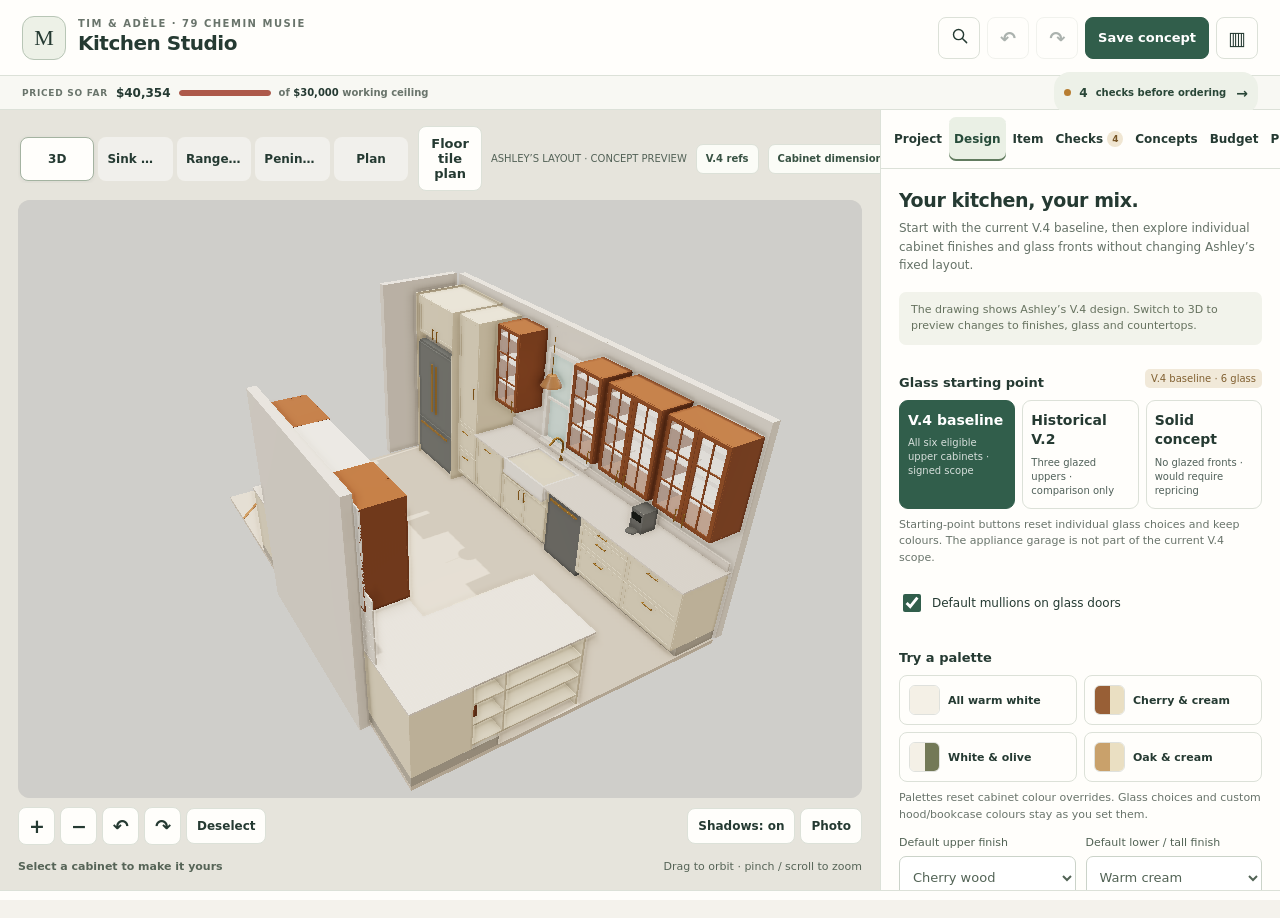
==== commit 726ab9d4: "Add installable offline field mode" ====
--- a/index.html
+++ b/index.html
@@ -1,11 +1,11 @@
-<!doctype html><html lang="en"><head><meta charset="utf-8"><meta name="viewport" content="width=device-width,initial-scale=1,viewport-fit=cover,maximum-scale=5,user-scalable=yes"><meta name="theme-color" content="#263b35"><meta name="apple-mobile-web-app-capable" content="yes"><meta name="apple-mobile-web-app-status-bar-style" content="default"><meta name="format-detection" content="telephone=no"><title>79 Chemin Musie · Kitchen Studio</title><link rel="stylesheet" href="css/studio.css?v=20260926.4"><link rel="stylesheet" href="css/responsive.css?v=20260926.6"></head><body>
+<!doctype html><html lang="en"><head><meta charset="utf-8"><meta name="viewport" content="width=device-width,initial-scale=1,viewport-fit=cover,maximum-scale=5,user-scalable=yes"><meta name="theme-color" content="#263b35"><meta name="apple-mobile-web-app-capable" content="yes"><meta name="apple-mobile-web-app-title" content="Kitchen Studio"><meta name="mobile-web-app-capable" content="yes"><link rel="manifest" href="manifest.webmanifest"><link rel="icon" href="assets/app-icon-192.png" sizes="192x192" type="image/png"><link rel="apple-touch-icon" href="assets/apple-touch-icon.png"><meta name="apple-mobile-web-app-status-bar-style" content="default"><meta name="format-detection" content="telephone=no"><title>79 Chemin Musie · Kitchen Studio</title><link rel="stylesheet" href="css/studio.css?v=20260926.4"><link rel="stylesheet" href="css/responsive.css?v=20260926.7"></head><body>
 <header class="app-header"><div class="brand"><div class="brand-mark" aria-hidden="true">M</div><div><div class="eyebrow">TIM & ADÈLE · 79 CHEMIN MUSIE</div><h1>Kitchen Studio</h1></div></div><div class="header-actions"><button id="studio-search-open" class="icon-button studio-search-trigger" aria-label="Search the studio" title="Search the studio · / or Ctrl/⌘ K"><svg viewBox="0 0 24 24" aria-hidden="true"><circle cx="10.8" cy="10.8" r="6.4"></circle><path d="m16 16 5 5"></path></svg></button><button id="undo" class="icon-button" aria-label="Undo last design or price edit" title="Undo · Ctrl/⌘ Z" disabled>↶</button><button id="redo" class="icon-button" aria-label="Redo last edit" title="Redo · Ctrl/⌘ Shift Z" disabled>↷</button><button id="save-concept-top" class="primary">Save<span class="desktop-label"> concept</span></button><button id="panel-toggle" class="icon-button" aria-label="Hide controls for a full kitchen view" title="Show / hide controls">▥</button></div></header><div class="status-strip" aria-label="Project status"><button id="budget-shortcut" class="status-price" aria-label="Open budget"><span class="status-label">PRICED SO FAR</span><strong id="header-priced">—</strong><span class="status-meter" role="meter" aria-label="Priced subtotal as a portion of the working ceiling" aria-valuemin="0" aria-valuemax="100" aria-valuenow="0"><i id="header-priced-bar"></i></span><small>of <b id="header-ceiling">$30,000</b> working ceiling</small></button><button id="decision-shortcut" class="status-checks" aria-label="Review open checks before ordering"><i aria-hidden="true"></i><strong id="header-open-count">3</strong><span>checks before ordering</span><b aria-hidden="true">→</b></button></div> <main class="workspace"><section class="viewer" aria-label="Kitchen design workspace"><div class="viewbar"><nav class="view-tabs" aria-label="Camera views"><button data-view="overview">3D</button><button data-view="sink" class="active">Sink wall</button><button data-view="range">Range wall</button><button data-view="peninsula">Peninsula</button><button data-view="plan">Plan</button></nav><div class="view-tools"><button id="floor-layout-shortcut" type="button" data-floor-layout aria-label="Open floor tile plan">Floor tile plan</button><span class="view-count">ASHLEY’S V.4 DESIGN</span><button id="source-ref-toggle" type="button" aria-expanded="false" aria-controls="source-drawing">V.4 refs</button><button id="elevation-toggle" type="button" aria-pressed="false" aria-controls="elevation-stage">Cabinet dimensions</button></div></div><div id="stage"><section id="design-stage" class="design-stage" aria-label="Intentional Space V.4 design drawing" hidden><header class="design-stage-head"><div><strong id="design-title">Sink wall · Ashley’s V.4 design</strong><span id="design-source">Intentional Space · A.09</span></div><div class="design-stage-actions"><button id="design-dimensions" type="button">Select cabinets</button><button id="design-3d" type="button">Explore 3D</button></div></header><div id="design-plan-nav" class="design-plan-nav" hidden><button id="design-plan-cabinet" type="button" class="active" data-plan-kind="cabinet" aria-pressed="true">Cabinets · A.05</button><button id="design-plan-floor" type="button" data-plan-kind="floor" aria-pressed="false">Floor tile</button></div><div id="design-floor-view" class="design-floor-view" hidden><div class="floor-mode-tools" id="floor-modes"><span>Draft setting-out · sink wall at top</span><div><button id="floor-mode-size" type="button" data-floor-mode="size" class="active" aria-pressed="true">By size</button><button id="floor-mode-natural" type="button" data-floor-mode="natural" aria-pressed="false">Natural</button></div></div><div id="floor-map" class="floor-map" role="img" aria-label="Draft repeating mixed-size Valdorcia tile layout with cut pieces and 45 degree hardwood transition"></div><div id="floor-legend" class="floor-legend" aria-label="Tile piece counts"></div><p id="floor-summary" class="floor-summary"></p><p id="floor-assumptions" class="floor-assumptions"></p></div><div id="design-image-wrap" class="design-image-wrap"><picture><source id="design-mobile-source" media="(max-width:700px)" srcset="assets/design/sink-perspective-a09.webp"><img id="design-image" src="assets/design/sink-a09.webp" alt="Intentional Space V.4 sink wall design with cherry glass uppers and cream base cabinets"></picture></div><p class="design-caption">Ashley’s V.4 drawing is a fixed design reference. Finish and countertop choices preview in 3D; use Select cabinets for dimensions and individual fronts.</p></section><div id="error" role="alert">The 3D view could not start. Open this HTML file in a current browser with WebGL enabled. Some phone file previews do not run interactive HTML.</div><section id="elevation-stage" class="elevation-stage" aria-label="Dimensioned kitchen elevation" hidden><header class="elevation-head"><div><strong id="elevation-title">Sink wall · V.4 cabinet schedule</strong><span id="elevation-subtitle">Select a cabinet to highlight it in the model and review its scheduled size.</span></div><button id="elevation-close" type="button">Back to V.4 design</button></header><div id="elevation-grid" class="elevation-grid" role="group" aria-label="Dimensioned cabinet elevation"></div><img id="elevation-reference" alt="V.4 reference drawing" hidden><div id="elevation-selection" class="elevation-selection" aria-live="polite">Dimensions are cabinet box sizes in inches, from the V.4 schedule.</div></section><section class="source-drawing" id="source-drawing" aria-label="Kitchen v.4 drawing references" hidden><div class="source-drawing-head"><div><strong>Kitchen v.4 drawings</strong><span id="source-drawing-caption"></span></div><button id="source-ref-close" type="button" aria-label="Close drawing references">Close</button></div><nav class="source-drawing-tabs" aria-label="Choose source drawing"><button type="button" data-source-ref="0">A.05 · Cabinet plan</button><button type="button" data-source-ref="1">A.08 · Countertop</button><button type="button" data-source-ref="2">A.10 · Sink wall</button><button type="button" data-source-ref="3">A.12 · Range wall</button><button type="button" data-source-ref="4">A.13 · Peninsula</button><button type="button" data-source-ref="5">A.14 · Peninsula spec</button><button type="button" data-source-ref="6">A.15 · Dining side</button><button type="button" data-source-ref="7">A.16 · Dining spec</button></nav><img id="source-drawing-image" alt="Kitchen v.4 drawing reference"></section></div><div class="viewer-tools"><div class="tool-cluster"><button id="zin" class="icon-button" aria-label="Zoom in">+</button><button id="zout" class="icon-button" aria-label="Zoom out">−</button><button id="left" class="icon-button" aria-label="Rotate left">↶</button><button id="right" class="icon-button" aria-label="Rotate right">↷</button><button id="clear-selection">Deselect</button></div><div class="tool-cluster"><button id="quality">Shadows: on</button><button id="png" aria-label="Save current kitchen view as a PNG image">Photo</button></div></div><div class="viewer-caption"><span id="hover-name">Select a cabinet to make it yours</span><span class="gesture-help">Drag to orbit · pinch / scroll to zoom</span></div></section>
 <aside class="inspector" aria-label="Kitchen design controls"><nav class="panel-tabs" role="tablist" aria-label="Studio tools"><button id="tab-project" role="tab" aria-controls="panel-project" aria-selected="false" tabindex="-1" data-tab="project">Project</button><button id="tab-design" role="tab" aria-controls="panel-design" aria-selected="true" data-tab="design">Design</button><button id="tab-item" role="tab" aria-controls="panel-item" aria-selected="false" tabindex="-1" data-tab="item">Item</button><button id="tab-decisions" role="tab" aria-controls="panel-decisions" aria-selected="false" tabindex="-1" data-tab="decisions">Checks <span class="tab-count" id="tab-open-count">3</span></button><button id="tab-concepts" role="tab" aria-controls="panel-concepts" aria-selected="false" tabindex="-1" data-tab="concepts">Concepts</button><button id="tab-budget" role="tab" aria-controls="panel-budget" aria-selected="false" tabindex="-1" data-tab="budget">Budget</button><button id="tab-sourcing" role="tab" aria-controls="panel-sourcing" aria-selected="false" tabindex="-1" data-tab="sourcing">Products</button></nav><div class="panel-scroll" id="panel-scroll">
 <section id="panel-project" class="tab-panel" role="tabpanel" aria-labelledby="tab-project" hidden>
 <h2>Project status & schedule</h2>
 <p class="lede">Build sequencing, supplier lead times and current blockers. Trade ranges are planning estimates; confirm dates with the supplier or installer.</p>
 <div class="project-asof">Updated <time datetime="2026-09-25">25 September 2026</time> · Project data and dates are provisional until confirmed.</div>
-<p class="project-headline" id="project-headline">Phase 2 of 11 · ordering.</p><div class="project-floor-shortcut"><p>Need the tile setting-out sketch?</p><button type="button" data-floor-layout>View floor tile layout →</button></div>
+<p class="project-headline" id="project-headline">Phase 2 of 11 · ordering.</p><details class="offline-guide"><summary>Prepare this device for on-site use</summary><p>Connect to Wi-Fi and open the studio once. Wait until the bottom status says “Offline copy ready” before leaving the network.</p><ol><li><b>iPhone:</b> open this page in Safari, tap Share, then choose <b>Add to Home Screen</b>.</li><li><b>Android or desktop:</b> use the browser’s install option when it appears.</li></ol><p>Offline changes remain in this browser. Use the full project backup to move them to another device. Supplier links still need internet.</p><button type="button" id="install-app" hidden>Install app</button></details><div class="project-floor-shortcut"><p>Need the tile setting-out sketch?</p><button type="button" data-floor-layout>View floor tile layout →</button></div>
 <div class="project-stats" aria-label="Project status summary">
 <button class="project-stat" type="button" data-project-scroll="project-phases"><span>Phase</span><strong id="project-phase-count">2 / 11</strong></button>
 <button class="project-stat" type="button" data-project-tab="decisions"><span>Open checks</span><strong id="project-open-count">4</strong></button>
@@ -57,7 +57,7 @@
 </div></details><div class="button-row"><button id="export-decisions">Export decision record CSV</button><button id="import-decisions">Import decision record CSV</button></div><input id="decisions-file" type="file" accept=".csv,text/csv" hidden><p class="muted">Decisions remain saved in this browser. Export the CSV to share or move devices. The shopping list reflects current budget prices and updates when you change a price or reload Excel. Decision notes do not approve purchases; confirm items against supplier quotes and Ashley’s drawings.</p></section> <section id="panel-item" class="tab-panel" role="tabpanel" aria-labelledby="tab-item" hidden><h2>Make it individual.</h2><p class="lede">Click the kitchen, or choose an item here. Details stay in this panel.</p><label class="field item-picker">Select an item<select id="item-picker"><option value="">Choose a cabinet or feature…</option></select></label><div id="item-empty" class="item-empty"><strong>One cabinet. A different idea.</strong><p>Try white on one upper, cherry on another, or mix glass and solid doors without changing the rest.</p></div><div id="item-content" hidden><div class="item-banner"><div class="eyebrow" id="item-id"></div><h2 id="item-title"></h2><p id="item-dimensions" class="muted"></p><span id="item-inheritance" class="item-badge"></span></div><div id="item-customization"></div><details id="item-source"><summary>Specification & PDF references</summary><div id="selection" class="source-copy"></div></details><p class="muted">Visual choices do not approve products, dimensions or orders.</p></div></section>
 <section id="panel-concepts" class="tab-panel" role="tabpanel" aria-labelledby="tab-concepts" hidden><h2>Keep the possibilities.</h2><p class="lede">Save named concepts with their cabinet choices and budget replacements. Compare them without losing your work.</p><label class="field">Current concept name<input id="conceptName" type="text" maxlength="60" value="V4 baseline"></label><div class="button-row"><button id="save-concept" class="primary">Save a new concept</button><button id="update-concept" disabled>Update selected</button></div><p id="autosave-note" class="muted">Working edits are saved in this browser when storage is available.</p><div id="saved-concepts"></div><details id="compare-section"><summary>Compare two saved concepts</summary><div class="pair" style="margin-top:12px"><label class="field">First concept<select id="compare-a"></select></label><label class="field">Second concept<select id="compare-b"></select></label></div><div id="comparison" class="compare-grid"></div></details><details><summary>Take a copy with you</summary><p class="muted">A concept JSON includes the design and its budget snapshot. Export a copy before moving to another device. Browser saves are local to this file/browser and can be cleared.</p><div class="button-row"><button id="conceptExport">Export concept</button><button id="conceptImport">Import concept</button></div><input id="importFile" type="file" accept="application/json,.json" hidden><div class="button-row"><button id="finishSchedule">Export finish schedule</button><button id="obj">Export geometry OBJ</button></div><p class="muted">OBJ contains the simplified geometry, not a construction or fabrication model. Use Photo under the kitchen for a PNG view.</p></details><section class="workspace-backup" aria-labelledby="workspace-backup-title"><h3 id="workspace-backup-title">Full project backup</h3><p>Export one file with the working design, current budget and price replacements, decision records, and saved concepts. Import replaces this browser’s project data. Reference PDFs and product-library files are not included.</p><div class="button-row"><button type="button" id="workspace-backup-export">Export full project backup</button><button type="button" id="workspace-backup-import">Import full project backup</button></div><input id="workspace-backup-file" type="file" accept="application/json,.json" hidden><div id="workspace-backup-preview" class="workspace-backup-preview" hidden><strong>Review before replacing project data</strong><p id="workspace-backup-summary"></p><div class="button-row"><button type="button" id="workspace-backup-confirm" class="primary">Replace browser project</button><button type="button" id="workspace-backup-cancel">Cancel</button></div></div><p class="muted">The backup includes project costs and decision notes. Keep the file somewhere private.</p></section><details><summary>How to use the studio</summary><p>1. Start from the V.4 baseline or choose an appearance comparison in Design.<br>2. Click or tap a cabinet. Set its finish, front and mullions in Item.<br>3. Use “Apply finish to” for a group, or “Copy appearance” between cabinets.<br>4. Save two concepts and compare their individual choices.<br>5. Open Budget to see which prices need refreshing.</p><p class="muted">Undo / redo includes design and budget edits. Keyboard: Ctrl/⌘ Z to undo; Ctrl/⌘ Shift Z to redo. Escape clears selection. Tap the panel icon at the top for an unobstructed full view.</p></details></section>
 <section id="panel-budget" class="tab-panel" role="tabpanel" aria-labelledby="tab-budget" hidden><section id="budget-panel"><h2>Track the current budget.</h2><p class="lede">One current cost baseline. Competing quotes are not added together; unknown costs stay unpriced.</p><div class="budget-kpis"><div>PRICED SUBTOTAL<strong id="budget-total"></strong></div><div>LEFT FOR UNPRICED WORK<strong id="budget-left"></strong></div></div><div class="budget-rail" aria-hidden="true"><span class="priced" id="budget-bar-priced"></span><span class="reserve" id="budget-bar-reserve"></span></div><p class="muted">Legacy working ceiling <b id="budget-limit"></b> · Reserve <b id="budget-reserve"></b> · confirm the ceiling before treating it as a constraint</p><p id="budget-open"></p><p id="budget-forecast"></p><div class="scope-note warning-note">A partial subtotal is not the total renovation cost. Finish changes may require fresh quotes; a cheaper appearance does not establish a saving.</div><div class="button-row"><button id="loadBudget">Load Excel budget</button><button id="budgetCSV">Export cost CSV</button></div><input id="budgetFile" type="file" accept=".xlsx" hidden><p id="budget-source" class="muted">Excel Executive Summary baseline · updated 23 September 2026. Reload after editing Excel.</p><h3>Costs & replacement prices</h3><p class="muted">Open a line to review its scope or enter a replacement all-in price. A replacement counts once. Blank restores the baseline or TBD; zero requires confirmed exclusion or bundling.</p><div id="budget-lines"></div><button id="clearBudget" class="full" style="margin-top:15px">Clear replacement prices</button><p class="muted">Concept saves include these replacements. Excel stays the cost master; importing and exporting is manual. Carried figures include quoted tax only; tax reconciliation and final scope remain open. No purchasing approval is implied.</p></section></section>
-<section id="panel-sourcing" class="tab-panel" role="tabpanel" aria-labelledby="tab-sourcing" hidden><h2>Products & source images</h2><p class="lede">Every linked product destination from v.4 pages A.20–A.22, matched to the associated product and the photographed reference. Links open the supplier listing; alternatives remain unselected until you choose them.</p><div class="source-note"><strong>Source reconciliation:</strong> 33 linked annotations resolve to 27 unique product destinations. Repeated PDF links are counted beside their product. A.08 specifies 2 cm quartz; A.20 suggests starting at 3 cm. The model follows the dimensioned drawing by default and lets you preview either thickness.</div><div class="source-note product-library-callout"><strong>Complete product and image library:</strong> 57 high-resolution source previews, 27 curated product links and link-verification notes. <a href="product-library/index.html">Open the full library ↗</a> · <a href="product-library/product_links_enhanced.csv" download>Download link audit CSV</a> · <a href="product-library/LINK_AUDIT_2026-09-25.md">Read link audit</a></div><h3>Shopping list</h3><p class="muted">Selected and required items for the current V.4 scope. Amounts come from Budget and update when you edit or import prices. Links and descriptions are references; confirm final model, scope and price before ordering.</p><div id="shopping-list" class="shopping-list" aria-live="polite"></div><hr class="section-divider"><h3>Product references & alternatives</h3><div class="source-toolbar"><input id="source-search" type="search" placeholder="Search products, finishes, retailer or material…" aria-label="Search product sourcing"><span id="source-summary" class="source-summary"></span></div><div id="source-grid" class="source-grid"></div></section></div></aside></main><footer class="app-status"><span id="status" role="status" aria-live="polite">Ready to explore · no item details will cover the kitchen.</span><span class="status-qualifier">Ashley’s layout · finishes exploratory · no order approval</span></footer>
+<section id="panel-sourcing" class="tab-panel" role="tabpanel" aria-labelledby="tab-sourcing" hidden><h2>Products & source images</h2><p class="lede">Every linked product destination from v.4 pages A.20–A.22, matched to the associated product and the photographed reference. Links open the supplier listing; alternatives remain unselected until you choose them.</p><div class="source-note"><strong>Source reconciliation:</strong> 33 linked annotations resolve to 27 unique product destinations. Repeated PDF links are counted beside their product. A.08 specifies 2 cm quartz; A.20 suggests starting at 3 cm. The model follows the dimensioned drawing by default and lets you preview either thickness.</div><div class="source-note product-library-callout"><strong>Complete product and image library:</strong> 57 high-resolution source previews, 27 curated product links and link-verification notes. <a href="product-library/index.html">Open the full library ↗</a> · <a href="product-library/product_links_enhanced.csv" download>Download link audit CSV</a> · <a href="product-library/LINK_AUDIT_2026-09-25.md">Read link audit</a></div><h3>Shopping list</h3><p class="muted">Selected and required items for the current V.4 scope. Amounts come from Budget and update when you edit or import prices. Links and descriptions are references; confirm final model, scope and price before ordering.</p><div id="shopping-list" class="shopping-list" aria-live="polite"></div><hr class="section-divider"><h3>Product references & alternatives</h3><div class="source-toolbar"><input id="source-search" type="search" placeholder="Search products, finishes, retailer or material…" aria-label="Search product sourcing"><span id="source-summary" class="source-summary"></span></div><div id="source-grid" class="source-grid"></div></section></div></aside></main><footer class="app-status"><span id="status" role="status" aria-live="polite">Ready to explore · no item details will cover the kitchen.</span><span id="offline-status" class="offline-status" data-state="checking" role="status" aria-live="polite" aria-label="Checking offline availability"><i aria-hidden="true"></i><span id="offline-status-label">Setting up offline copy</span></span><span class="status-qualifier">Ashley’s layout · finishes exploratory · no order approval</span></footer>
 <script src="js/three-legacy.js"></script>
 <script src="js/postprocessing.js"></script>
 <script src="js/source-assets.js"></script><script src="js/product-library-images.js"></script>
@@ -65,4 +65,4 @@
 <script id="budget-data" type="application/json">{"ceiling":30000,"reserveRate":0.1,"rows":[{"row":12,"name":"Swedish Door Floris cherry uppers / panels","amount":9663.04,"note":"Paid in full and in production. Three Swedish Door VT receipts dated Sep. 16, 17 and 18, 2026 each show an approved CAD $7,633.84 card payment ($22,901.52 total) against the three signed quotes. Their combined working tax-in lines total $22,901.53; reconcile the $0.01 rounding difference to the final invoice/ledger. Signed quote $8,551.36 pre-tax; this line uses 13% HST.","keys":["upper","glass","mullions"]},{"row":13,"name":"Swedish Door Coen Natural Cream lowers / panels","amount":10325.35,"note":"Paid in full and in production. Three Swedish Door VT receipts dated Sep. 16, 17 and 18, 2026 each show an approved CAD $7,633.84 card payment ($22,901.52 total) against the three signed quotes. Their combined working tax-in lines total $22,901.53; reconcile the $0.01 rounding difference to the final invoice/ledger. Signed quote $9,137.48 pre-tax; this line uses 13% HST.","keys":["lower"]},{"row":14,"name":"Swedish Door custom Simply White hood cover","amount":2913.14,"note":"Paid in full and in production. Three Swedish Door VT receipts dated Sep. 16, 17 and 18, 2026 each show an approved CAD $7,633.84 card payment ($22,901.52 total) against the three signed quotes. Their combined working tax-in lines total $22,901.53; reconcile the $0.01 rounding difference to the final invoice/ledger. Signed quote $2,578.00 pre-tax; custom 36-inch hood cover.","keys":["upper"]},{"row":15,"name":"IKEA SEKTION boxes / drawers / internals","amount":4327.9,"note":"IKEA shopping list 499998627, dated Sep. 22: $3,830 pre-tax / $4,327.90 at 13% HST. The list was priced for Sep. 22 only; reconfirm before purchase. IKEA Canada lists a Kitchen Event start on Oct. 1, but October reward terms are not posted; confirm qualifying items and requirements, and do not subtract a speculative gift card. Reconcile the hidden inner drawer in V4 CAB-8 and whether the $66 36x30 hood wall cabinet is still needed.","keys":[]},{"row":16,"name":"Centura Valdorcia mixed-format kitchen tile","amount":2533.93,"note":"Centura kitchen-only order 6058089: 31 cartons / 240.25 sq.ft. Valdorcia Terracotta Mix Natura, $2,242.42 + $291.51 HST = $2,533.93. Adèle reported payment on Sep. 24 (payment request 1164). The Sep. 23 order acknowledgement showing $0 paid predates that payment. Ashley expects arrival around mid-November; call for an update and arrange pickup with a suitably rated truck. Basement tile is deferred.","keys":["floor"]},{"row":17,"name":"Delta main + RO beverage faucets","amount":1205.31,"note":"Delta 9159-CZ-DST main faucet + 1930-CZ-DST RO beverage faucet. Quote total includes tax.","keys":[]},{"row":18,"name":"Reverse-osmosis system + installation","amount":1494.68,"note":"AloPompe quote 2990: $850 system + $450 installation/parts; quoted total $1,494.68. Confirm fit after sink selection.","keys":[]},{"row":19,"name":"Cabinet hardware (re-quote required)","amount":523.6,"note":"Quote QT00184447 totals $523.60 tax-in for 12 x 192mm pulls, 8 x 128mm pulls and 14 knobs. V4 requires 11 x 192mm, 8 x 128mm and 16 knobs, so re-quote before purchase. Quote expired Sep. 24; a tariff surcharge of up to 25% may apply.","keys":["hardware"]},{"row":20,"name":"Sink pendant","amount":309.28,"note":"Lights Canada quote D5279: Dunbridge 14-inch pendant, weathered brass / blue-white shade, SKU 18411BWWBR, $309.28 tax-in. Quote expired Sep. 24; refresh price and stock before purchase.","keys":[]},{"row":21,"name":"Countertop + quartz sink-wall backsplash","amount":7057.98,"note":"Selected: OGP Calacatta Prado 2cm, Sep. 22 quote $6,193.50 + $310 backsplash X + HST = $7,348.96 estimated total. OGP acknowledged a $3,100 deposit received Sep. 24, leaving about $4,248.96 if final scope/tax are unchanged. Deposit is included in total, not an added cost. Eternal Musq $7,057.98 tax-in remains a concept comparison only. Quote subject to site measure; final invoice, sink cutout and backsplash/sill scope need confirmation. Plumbing hookup and old counter removal excluded.","keys":["counter"]},{"row":22,"name":"Apron sink","amount":null,"note":"Finalists are Sinkology Turner and DeerValley. Ashley is obtaining current Wayfair Pro pricing. Exact sink is required before RO fit validation and countertop template.","keys":[]},{"row":23,"name":"Hood insert + charcoal filters","amount":null,"note":"V4 specifies TruArctic TAIN28SS recirculating insert + charcoal filters. Current complete-kit price/availability still required.","keys":[]},{"row":24,"name":"Decorative range backsplash tile","amount":null,"note":"Blue/cream Portuguese / Delft-style decorative tile direction. Product and quantity are not finalized.","keys":["tile"]},{"row":25,"name":"Intentional Space design services","amount":null,"note":"July/August invoice pending and September invoice expected at month-end. Add actual invoices when received.","keys":[]},{"row":26,"name":"Construction / carpentry / cabinet installation","amount":null,"note":"Demolition, framing/wall work, cabinet assembly/install and carpentry scope not fully priced.","keys":[]},{"row":27,"name":"Electrical","amount":null,"note":"Rough-ins before drywall; finishing after backsplash. Verify all v4 locations and the range receptacle notation.","keys":[]},{"row":28,"name":"Plumbing","amount":null,"note":"Rough-ins while walls are open; sink/faucets/RO connection after countertop installation.","keys":[]},{"row":29,"name":"Drywall / mudding / repairs","amount":null,"note":"Close walls after rough-ins; mud/sand/prime before flooring and cabinetry.","keys":[]},{"row":30,"name":"Floor tile installation / setting materials","amount":null,"note":"Tile labour, mortar, grout/sealer and transition materials remain unpriced. Installer should dry-lay strategically from the visible edges and 45° diagonal transition.","keys":["floor"]},{"row":31,"name":"Painting / final touch-ups","amount":null,"note":"Major painting is most efficient after drywall/prime and before cabinets; final touch-ups follow backsplash/electrical.","keys":[]},{"row":32,"name":"Other project costs / contingency adjustments","amount":null,"note":"Permits/engineering if needed, disposal, deliveries, temporary kitchen, repairs, cleanup and unforeseen work. Do not double count the reserve.","keys":[]}]}</script>
 <script src="js/xlsx-vendor.js"></script>
 <script src="js/budget.js"></script><script src="js/project.js"></script>
-<script src="js/app.js"></script><script src="js/products.js"></script><script src="js/decisions.js"></script><script src="js/drawings.js"></script><script src="js/elevations.js"></script><script src="js/design.js?v=20260926.4"></script><script src="js/search.js?v=20260926.1"></script><script src="js/backup.js?v=20260926.1"></script></body></html>+<script src="js/app.js"></script><script src="js/products.js"></script><script src="js/decisions.js"></script><script src="js/drawings.js"></script><script src="js/elevations.js"></script><script src="js/design.js?v=20260926.4"></script><script src="js/search.js?v=20260926.1"></script><script src="js/backup.js?v=20260926.1"></script><script src="js/offline.js?v=20260926.1"></script></body></html>
--- a/css/responsive.css
+++ b/css/responsive.css
@@ -120,3 +120,25 @@
  .workspace-backup .button-row{display:grid;grid-template-columns:1fr}
  .workspace-backup .button-row button{width:100%;min-height:48px}
 }
+
+/* Installable, offline-first field access */
+.offline-guide{margin:16px 0;padding:13px 15px;border:1px solid #d9ded4;border-radius:12px;background:#f5f5ef}
+.offline-guide summary{font-weight:700;cursor:pointer}
+.offline-guide p,.offline-guide ol{margin:10px 0 0;line-height:1.55}
+.offline-guide li{margin:5px 0}
+.offline-guide #install-app{margin-top:12px;min-height:44px;padding:8px 14px;border:0;border-radius:9px;background:#315e4b;color:#fff;font:inherit;font-weight:700}
+.app-status #status{flex:1;max-width:none;min-width:0}
+.offline-status{display:inline-flex;flex:0 0 auto;align-items:center;gap:6px;white-space:nowrap;font-size:10px;color:#315e4b}
+.offline-status i{width:8px;height:8px;border-radius:50%;background:#7b9271}
+.offline-status[data-state=offline] i{background:#bd7d37}
+.offline-status[data-state=error] i{background:#b35b4f}
+.offline-status[data-state=offline]{color:#855b27}
+.offline-status[data-state=error]{color:#9c3d35}
+@media(max-width:700px){
+ .offline-guide{margin:13px 0;padding:12px}
+ .offline-guide #install-app{width:100%;min-height:48px}
+ .app-status{gap:8px}
+ .app-status #status{flex:1 1 auto;max-width:none}
+ .offline-status{font-size:9px}
+ .offline-status span{max-width:94px;overflow:hidden;text-overflow:ellipsis}
+}
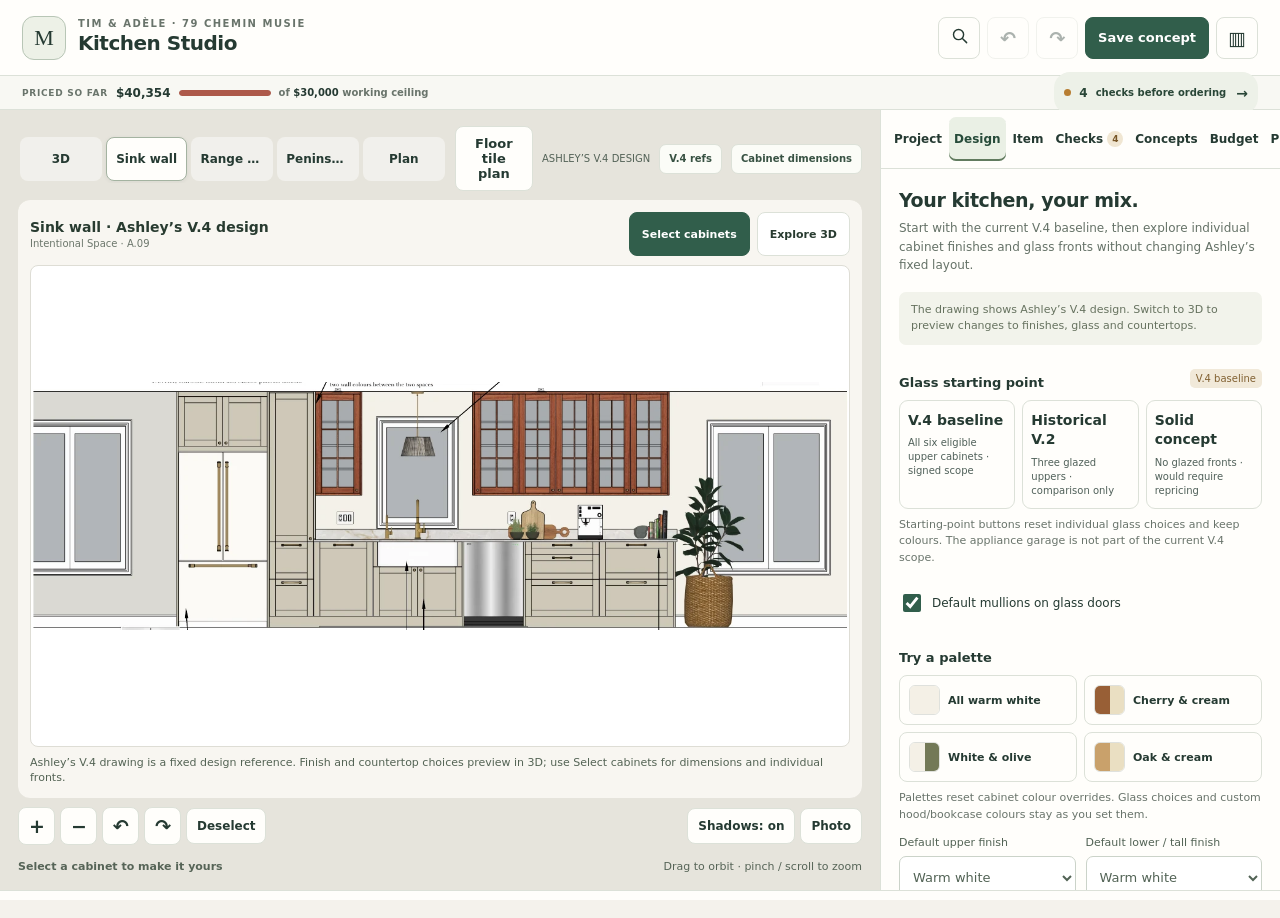
==== commit 28e16431: "Keep project tools usable when WebGL is unavailable" ====
--- a/index.html
+++ b/index.html
@@ -1,4 +1,4 @@
-<!doctype html><html lang="en"><head><meta charset="utf-8"><meta name="viewport" content="width=device-width,initial-scale=1,viewport-fit=cover,maximum-scale=5,user-scalable=yes"><meta name="theme-color" content="#263b35"><meta name="apple-mobile-web-app-capable" content="yes"><meta name="apple-mobile-web-app-title" content="Kitchen Studio"><meta name="mobile-web-app-capable" content="yes"><link rel="manifest" href="manifest.webmanifest"><link rel="icon" href="assets/app-icon-192.png" sizes="192x192" type="image/png"><link rel="apple-touch-icon" href="assets/apple-touch-icon.png"><meta name="apple-mobile-web-app-status-bar-style" content="default"><meta name="format-detection" content="telephone=no"><title>79 Chemin Musie · Kitchen Studio</title><link rel="stylesheet" href="css/studio.css?v=20260926.4"><link rel="stylesheet" href="css/responsive.css?v=20260926.7"></head><body>
+<!doctype html><html lang="en"><head><meta charset="utf-8"><meta name="viewport" content="width=device-width,initial-scale=1,viewport-fit=cover,maximum-scale=5,user-scalable=yes"><meta name="theme-color" content="#263b35"><meta name="apple-mobile-web-app-capable" content="yes"><meta name="apple-mobile-web-app-title" content="Kitchen Studio"><meta name="mobile-web-app-capable" content="yes"><link rel="manifest" href="manifest.webmanifest"><link rel="icon" href="assets/app-icon-192.png" sizes="192x192" type="image/png"><link rel="apple-touch-icon" href="assets/apple-touch-icon.png"><meta name="apple-mobile-web-app-status-bar-style" content="default"><meta name="format-detection" content="telephone=no"><title>79 Chemin Musie · Kitchen Studio</title><link rel="stylesheet" href="css/studio.css?v=20260926.4"><link rel="stylesheet" href="css/responsive.css?v=20260926.7"><script>window.MUSIE=window.MUSIE||{is3DReady:false};</script></head><body>
 <header class="app-header"><div class="brand"><div class="brand-mark" aria-hidden="true">M</div><div><div class="eyebrow">TIM & ADÈLE · 79 CHEMIN MUSIE</div><h1>Kitchen Studio</h1></div></div><div class="header-actions"><button id="studio-search-open" class="icon-button studio-search-trigger" aria-label="Search the studio" title="Search the studio · / or Ctrl/⌘ K"><svg viewBox="0 0 24 24" aria-hidden="true"><circle cx="10.8" cy="10.8" r="6.4"></circle><path d="m16 16 5 5"></path></svg></button><button id="undo" class="icon-button" aria-label="Undo last design or price edit" title="Undo · Ctrl/⌘ Z" disabled>↶</button><button id="redo" class="icon-button" aria-label="Redo last edit" title="Redo · Ctrl/⌘ Shift Z" disabled>↷</button><button id="save-concept-top" class="primary">Save<span class="desktop-label"> concept</span></button><button id="panel-toggle" class="icon-button" aria-label="Hide controls for a full kitchen view" title="Show / hide controls">▥</button></div></header><div class="status-strip" aria-label="Project status"><button id="budget-shortcut" class="status-price" aria-label="Open budget"><span class="status-label">PRICED SO FAR</span><strong id="header-priced">—</strong><span class="status-meter" role="meter" aria-label="Priced subtotal as a portion of the working ceiling" aria-valuemin="0" aria-valuemax="100" aria-valuenow="0"><i id="header-priced-bar"></i></span><small>of <b id="header-ceiling">$30,000</b> working ceiling</small></button><button id="decision-shortcut" class="status-checks" aria-label="Review open checks before ordering"><i aria-hidden="true"></i><strong id="header-open-count">3</strong><span>checks before ordering</span><b aria-hidden="true">→</b></button></div> <main class="workspace"><section class="viewer" aria-label="Kitchen design workspace"><div class="viewbar"><nav class="view-tabs" aria-label="Camera views"><button data-view="overview">3D</button><button data-view="sink" class="active">Sink wall</button><button data-view="range">Range wall</button><button data-view="peninsula">Peninsula</button><button data-view="plan">Plan</button></nav><div class="view-tools"><button id="floor-layout-shortcut" type="button" data-floor-layout aria-label="Open floor tile plan">Floor tile plan</button><span class="view-count">ASHLEY’S V.4 DESIGN</span><button id="source-ref-toggle" type="button" aria-expanded="false" aria-controls="source-drawing">V.4 refs</button><button id="elevation-toggle" type="button" aria-pressed="false" aria-controls="elevation-stage">Cabinet dimensions</button></div></div><div id="stage"><section id="design-stage" class="design-stage" aria-label="Intentional Space V.4 design drawing" hidden><header class="design-stage-head"><div><strong id="design-title">Sink wall · Ashley’s V.4 design</strong><span id="design-source">Intentional Space · A.09</span></div><div class="design-stage-actions"><button id="design-dimensions" type="button">Select cabinets</button><button id="design-3d" type="button">Explore 3D</button></div></header><div id="design-plan-nav" class="design-plan-nav" hidden><button id="design-plan-cabinet" type="button" class="active" data-plan-kind="cabinet" aria-pressed="true">Cabinets · A.05</button><button id="design-plan-floor" type="button" data-plan-kind="floor" aria-pressed="false">Floor tile</button></div><div id="design-floor-view" class="design-floor-view" hidden><div class="floor-mode-tools" id="floor-modes"><span>Draft setting-out · sink wall at top</span><div><button id="floor-mode-size" type="button" data-floor-mode="size" class="active" aria-pressed="true">By size</button><button id="floor-mode-natural" type="button" data-floor-mode="natural" aria-pressed="false">Natural</button></div></div><div id="floor-map" class="floor-map" role="img" aria-label="Draft repeating mixed-size Valdorcia tile layout with cut pieces and 45 degree hardwood transition"></div><div id="floor-legend" class="floor-legend" aria-label="Tile piece counts"></div><p id="floor-summary" class="floor-summary"></p><p id="floor-assumptions" class="floor-assumptions"></p></div><div id="design-image-wrap" class="design-image-wrap"><picture><source id="design-mobile-source" media="(max-width:700px)" srcset="assets/design/sink-perspective-a09.webp"><img id="design-image" src="assets/design/sink-a09.webp" alt="Intentional Space V.4 sink wall design with cherry glass uppers and cream base cabinets"></picture></div><p class="design-caption">Ashley’s V.4 drawing is a fixed design reference. Finish and countertop choices preview in 3D; use Select cabinets for dimensions and individual fronts.</p></section><div id="error" role="alert">The 3D view could not start. Open this HTML file in a current browser with WebGL enabled. Some phone file previews do not run interactive HTML.</div><section id="elevation-stage" class="elevation-stage" aria-label="Dimensioned kitchen elevation" hidden><header class="elevation-head"><div><strong id="elevation-title">Sink wall · V.4 cabinet schedule</strong><span id="elevation-subtitle">Select a cabinet to highlight it in the model and review its scheduled size.</span></div><button id="elevation-close" type="button">Back to V.4 design</button></header><div id="elevation-grid" class="elevation-grid" role="group" aria-label="Dimensioned cabinet elevation"></div><img id="elevation-reference" alt="V.4 reference drawing" hidden><div id="elevation-selection" class="elevation-selection" aria-live="polite">Dimensions are cabinet box sizes in inches, from the V.4 schedule.</div></section><section class="source-drawing" id="source-drawing" aria-label="Kitchen v.4 drawing references" hidden><div class="source-drawing-head"><div><strong>Kitchen v.4 drawings</strong><span id="source-drawing-caption"></span></div><button id="source-ref-close" type="button" aria-label="Close drawing references">Close</button></div><nav class="source-drawing-tabs" aria-label="Choose source drawing"><button type="button" data-source-ref="0">A.05 · Cabinet plan</button><button type="button" data-source-ref="1">A.08 · Countertop</button><button type="button" data-source-ref="2">A.10 · Sink wall</button><button type="button" data-source-ref="3">A.12 · Range wall</button><button type="button" data-source-ref="4">A.13 · Peninsula</button><button type="button" data-source-ref="5">A.14 · Peninsula spec</button><button type="button" data-source-ref="6">A.15 · Dining side</button><button type="button" data-source-ref="7">A.16 · Dining spec</button></nav><img id="source-drawing-image" alt="Kitchen v.4 drawing reference"></section></div><div class="viewer-tools"><div class="tool-cluster"><button id="zin" class="icon-button" aria-label="Zoom in">+</button><button id="zout" class="icon-button" aria-label="Zoom out">−</button><button id="left" class="icon-button" aria-label="Rotate left">↶</button><button id="right" class="icon-button" aria-label="Rotate right">↷</button><button id="clear-selection">Deselect</button></div><div class="tool-cluster"><button id="quality">Shadows: on</button><button id="png" aria-label="Save current kitchen view as a PNG image">Photo</button></div></div><div class="viewer-caption"><span id="hover-name">Select a cabinet to make it yours</span><span class="gesture-help">Drag to orbit · pinch / scroll to zoom</span></div></section>
 <aside class="inspector" aria-label="Kitchen design controls"><nav class="panel-tabs" role="tablist" aria-label="Studio tools"><button id="tab-project" role="tab" aria-controls="panel-project" aria-selected="false" tabindex="-1" data-tab="project">Project</button><button id="tab-design" role="tab" aria-controls="panel-design" aria-selected="true" data-tab="design">Design</button><button id="tab-item" role="tab" aria-controls="panel-item" aria-selected="false" tabindex="-1" data-tab="item">Item</button><button id="tab-decisions" role="tab" aria-controls="panel-decisions" aria-selected="false" tabindex="-1" data-tab="decisions">Checks <span class="tab-count" id="tab-open-count">3</span></button><button id="tab-concepts" role="tab" aria-controls="panel-concepts" aria-selected="false" tabindex="-1" data-tab="concepts">Concepts</button><button id="tab-budget" role="tab" aria-controls="panel-budget" aria-selected="false" tabindex="-1" data-tab="budget">Budget</button><button id="tab-sourcing" role="tab" aria-controls="panel-sourcing" aria-selected="false" tabindex="-1" data-tab="sourcing">Products</button></nav><div class="panel-scroll" id="panel-scroll">
 <section id="panel-project" class="tab-panel" role="tabpanel" aria-labelledby="tab-project" hidden>
@@ -59,7 +59,7 @@
 <section id="panel-budget" class="tab-panel" role="tabpanel" aria-labelledby="tab-budget" hidden><section id="budget-panel"><h2>Track the current budget.</h2><p class="lede">One current cost baseline. Competing quotes are not added together; unknown costs stay unpriced.</p><div class="budget-kpis"><div>PRICED SUBTOTAL<strong id="budget-total"></strong></div><div>LEFT FOR UNPRICED WORK<strong id="budget-left"></strong></div></div><div class="budget-rail" aria-hidden="true"><span class="priced" id="budget-bar-priced"></span><span class="reserve" id="budget-bar-reserve"></span></div><p class="muted">Legacy working ceiling <b id="budget-limit"></b> · Reserve <b id="budget-reserve"></b> · confirm the ceiling before treating it as a constraint</p><p id="budget-open"></p><p id="budget-forecast"></p><div class="scope-note warning-note">A partial subtotal is not the total renovation cost. Finish changes may require fresh quotes; a cheaper appearance does not establish a saving.</div><div class="button-row"><button id="loadBudget">Load Excel budget</button><button id="budgetCSV">Export cost CSV</button></div><input id="budgetFile" type="file" accept=".xlsx" hidden><p id="budget-source" class="muted">Excel Executive Summary baseline · updated 23 September 2026. Reload after editing Excel.</p><h3>Costs & replacement prices</h3><p class="muted">Open a line to review its scope or enter a replacement all-in price. A replacement counts once. Blank restores the baseline or TBD; zero requires confirmed exclusion or bundling.</p><div id="budget-lines"></div><button id="clearBudget" class="full" style="margin-top:15px">Clear replacement prices</button><p class="muted">Concept saves include these replacements. Excel stays the cost master; importing and exporting is manual. Carried figures include quoted tax only; tax reconciliation and final scope remain open. No purchasing approval is implied.</p></section></section>
 <section id="panel-sourcing" class="tab-panel" role="tabpanel" aria-labelledby="tab-sourcing" hidden><h2>Products & source images</h2><p class="lede">Every linked product destination from v.4 pages A.20–A.22, matched to the associated product and the photographed reference. Links open the supplier listing; alternatives remain unselected until you choose them.</p><div class="source-note"><strong>Source reconciliation:</strong> 33 linked annotations resolve to 27 unique product destinations. Repeated PDF links are counted beside their product. A.08 specifies 2 cm quartz; A.20 suggests starting at 3 cm. The model follows the dimensioned drawing by default and lets you preview either thickness.</div><div class="source-note product-library-callout"><strong>Complete product and image library:</strong> 57 high-resolution source previews, 27 curated product links and link-verification notes. <a href="product-library/index.html">Open the full library ↗</a> · <a href="product-library/product_links_enhanced.csv" download>Download link audit CSV</a> · <a href="product-library/LINK_AUDIT_2026-09-25.md">Read link audit</a></div><h3>Shopping list</h3><p class="muted">Selected and required items for the current V.4 scope. Amounts come from Budget and update when you edit or import prices. Links and descriptions are references; confirm final model, scope and price before ordering.</p><div id="shopping-list" class="shopping-list" aria-live="polite"></div><hr class="section-divider"><h3>Product references & alternatives</h3><div class="source-toolbar"><input id="source-search" type="search" placeholder="Search products, finishes, retailer or material…" aria-label="Search product sourcing"><span id="source-summary" class="source-summary"></span></div><div id="source-grid" class="source-grid"></div></section></div></aside></main><footer class="app-status"><span id="status" role="status" aria-live="polite">Ready to explore · no item details will cover the kitchen.</span><span id="offline-status" class="offline-status" data-state="checking" role="status" aria-live="polite" aria-label="Checking offline availability"><i aria-hidden="true"></i><span id="offline-status-label">Setting up offline copy</span></span><span class="status-qualifier">Ashley’s layout · finishes exploratory · no order approval</span></footer>
 <script src="js/three-legacy.js"></script>
-<script src="js/postprocessing.js"></script>
+
 <script src="js/source-assets.js"></script><script src="js/product-library-images.js"></script>
 <script src="data/cabinets.js"></script><script src="js/floor-layout.js"></script><script src="js/three-view.js"></script>
 <script id="budget-data" type="application/json">{"ceiling":30000,"reserveRate":0.1,"rows":[{"row":12,"name":"Swedish Door Floris cherry uppers / panels","amount":9663.04,"note":"Paid in full and in production. Three Swedish Door VT receipts dated Sep. 16, 17 and 18, 2026 each show an approved CAD $7,633.84 card payment ($22,901.52 total) against the three signed quotes. Their combined working tax-in lines total $22,901.53; reconcile the $0.01 rounding difference to the final invoice/ledger. Signed quote $8,551.36 pre-tax; this line uses 13% HST.","keys":["upper","glass","mullions"]},{"row":13,"name":"Swedish Door Coen Natural Cream lowers / panels","amount":10325.35,"note":"Paid in full and in production. Three Swedish Door VT receipts dated Sep. 16, 17 and 18, 2026 each show an approved CAD $7,633.84 card payment ($22,901.52 total) against the three signed quotes. Their combined working tax-in lines total $22,901.53; reconcile the $0.01 rounding difference to the final invoice/ledger. Signed quote $9,137.48 pre-tax; this line uses 13% HST.","keys":["lower"]},{"row":14,"name":"Swedish Door custom Simply White hood cover","amount":2913.14,"note":"Paid in full and in production. Three Swedish Door VT receipts dated Sep. 16, 17 and 18, 2026 each show an approved CAD $7,633.84 card payment ($22,901.52 total) against the three signed quotes. Their combined working tax-in lines total $22,901.53; reconcile the $0.01 rounding difference to the final invoice/ledger. Signed quote $2,578.00 pre-tax; custom 36-inch hood cover.","keys":["upper"]},{"row":15,"name":"IKEA SEKTION boxes / drawers / internals","amount":4327.9,"note":"IKEA shopping list 499998627, dated Sep. 22: $3,830 pre-tax / $4,327.90 at 13% HST. The list was priced for Sep. 22 only; reconfirm before purchase. IKEA Canada lists a Kitchen Event start on Oct. 1, but October reward terms are not posted; confirm qualifying items and requirements, and do not subtract a speculative gift card. Reconcile the hidden inner drawer in V4 CAB-8 and whether the $66 36x30 hood wall cabinet is still needed.","keys":[]},{"row":16,"name":"Centura Valdorcia mixed-format kitchen tile","amount":2533.93,"note":"Centura kitchen-only order 6058089: 31 cartons / 240.25 sq.ft. Valdorcia Terracotta Mix Natura, $2,242.42 + $291.51 HST = $2,533.93. Adèle reported payment on Sep. 24 (payment request 1164). The Sep. 23 order acknowledgement showing $0 paid predates that payment. Ashley expects arrival around mid-November; call for an update and arrange pickup with a suitably rated truck. Basement tile is deferred.","keys":["floor"]},{"row":17,"name":"Delta main + RO beverage faucets","amount":1205.31,"note":"Delta 9159-CZ-DST main faucet + 1930-CZ-DST RO beverage faucet. Quote total includes tax.","keys":[]},{"row":18,"name":"Reverse-osmosis system + installation","amount":1494.68,"note":"AloPompe quote 2990: $850 system + $450 installation/parts; quoted total $1,494.68. Confirm fit after sink selection.","keys":[]},{"row":19,"name":"Cabinet hardware (re-quote required)","amount":523.6,"note":"Quote QT00184447 totals $523.60 tax-in for 12 x 192mm pulls, 8 x 128mm pulls and 14 knobs. V4 requires 11 x 192mm, 8 x 128mm and 16 knobs, so re-quote before purchase. Quote expired Sep. 24; a tariff surcharge of up to 25% may apply.","keys":["hardware"]},{"row":20,"name":"Sink pendant","amount":309.28,"note":"Lights Canada quote D5279: Dunbridge 14-inch pendant, weathered brass / blue-white shade, SKU 18411BWWBR, $309.28 tax-in. Quote expired Sep. 24; refresh price and stock before purchase.","keys":[]},{"row":21,"name":"Countertop + quartz sink-wall backsplash","amount":7057.98,"note":"Selected: OGP Calacatta Prado 2cm, Sep. 22 quote $6,193.50 + $310 backsplash X + HST = $7,348.96 estimated total. OGP acknowledged a $3,100 deposit received Sep. 24, leaving about $4,248.96 if final scope/tax are unchanged. Deposit is included in total, not an added cost. Eternal Musq $7,057.98 tax-in remains a concept comparison only. Quote subject to site measure; final invoice, sink cutout and backsplash/sill scope need confirmation. Plumbing hookup and old counter removal excluded.","keys":["counter"]},{"row":22,"name":"Apron sink","amount":null,"note":"Finalists are Sinkology Turner and DeerValley. Ashley is obtaining current Wayfair Pro pricing. Exact sink is required before RO fit validation and countertop template.","keys":[]},{"row":23,"name":"Hood insert + charcoal filters","amount":null,"note":"V4 specifies TruArctic TAIN28SS recirculating insert + charcoal filters. Current complete-kit price/availability still required.","keys":[]},{"row":24,"name":"Decorative range backsplash tile","amount":null,"note":"Blue/cream Portuguese / Delft-style decorative tile direction. Product and quantity are not finalized.","keys":["tile"]},{"row":25,"name":"Intentional Space design services","amount":null,"note":"July/August invoice pending and September invoice expected at month-end. Add actual invoices when received.","keys":[]},{"row":26,"name":"Construction / carpentry / cabinet installation","amount":null,"note":"Demolition, framing/wall work, cabinet assembly/install and carpentry scope not fully priced.","keys":[]},{"row":27,"name":"Electrical","amount":null,"note":"Rough-ins before drywall; finishing after backsplash. Verify all v4 locations and the range receptacle notation.","keys":[]},{"row":28,"name":"Plumbing","amount":null,"note":"Rough-ins while walls are open; sink/faucets/RO connection after countertop installation.","keys":[]},{"row":29,"name":"Drywall / mudding / repairs","amount":null,"note":"Close walls after rough-ins; mud/sand/prime before flooring and cabinetry.","keys":[]},{"row":30,"name":"Floor tile installation / setting materials","amount":null,"note":"Tile labour, mortar, grout/sealer and transition materials remain unpriced. Installer should dry-lay strategically from the visible edges and 45° diagonal transition.","keys":["floor"]},{"row":31,"name":"Painting / final touch-ups","amount":null,"note":"Major painting is most efficient after drywall/prime and before cabinets; final touch-ups follow backsplash/electrical.","keys":[]},{"row":32,"name":"Other project costs / contingency adjustments","amount":null,"note":"Permits/engineering if needed, disposal, deliveries, temporary kitchen, repairs, cleanup and unforeseen work. Do not double count the reserve.","keys":[]}]}</script>
--- a/css/responsive.css
+++ b/css/responsive.css
@@ -121,6 +121,12 @@
  .workspace-backup .button-row button{width:100%;min-height:48px}
 }
 
+/* Give the phone viewer the freed screen area when controls are hidden. */
+@media(max-width:700px){
+  body.viewer-focused .workspace{grid-template-rows:minmax(0,1fr)!important}
+  body.viewer-focused .viewer{min-height:0}
+}
+
 /* Installable, offline-first field access */
 .offline-guide{margin:16px 0;padding:13px 15px;border:1px solid #d9ded4;border-radius:12px;background:#f5f5ef}
 .offline-guide summary{font-weight:700;cursor:pointer}
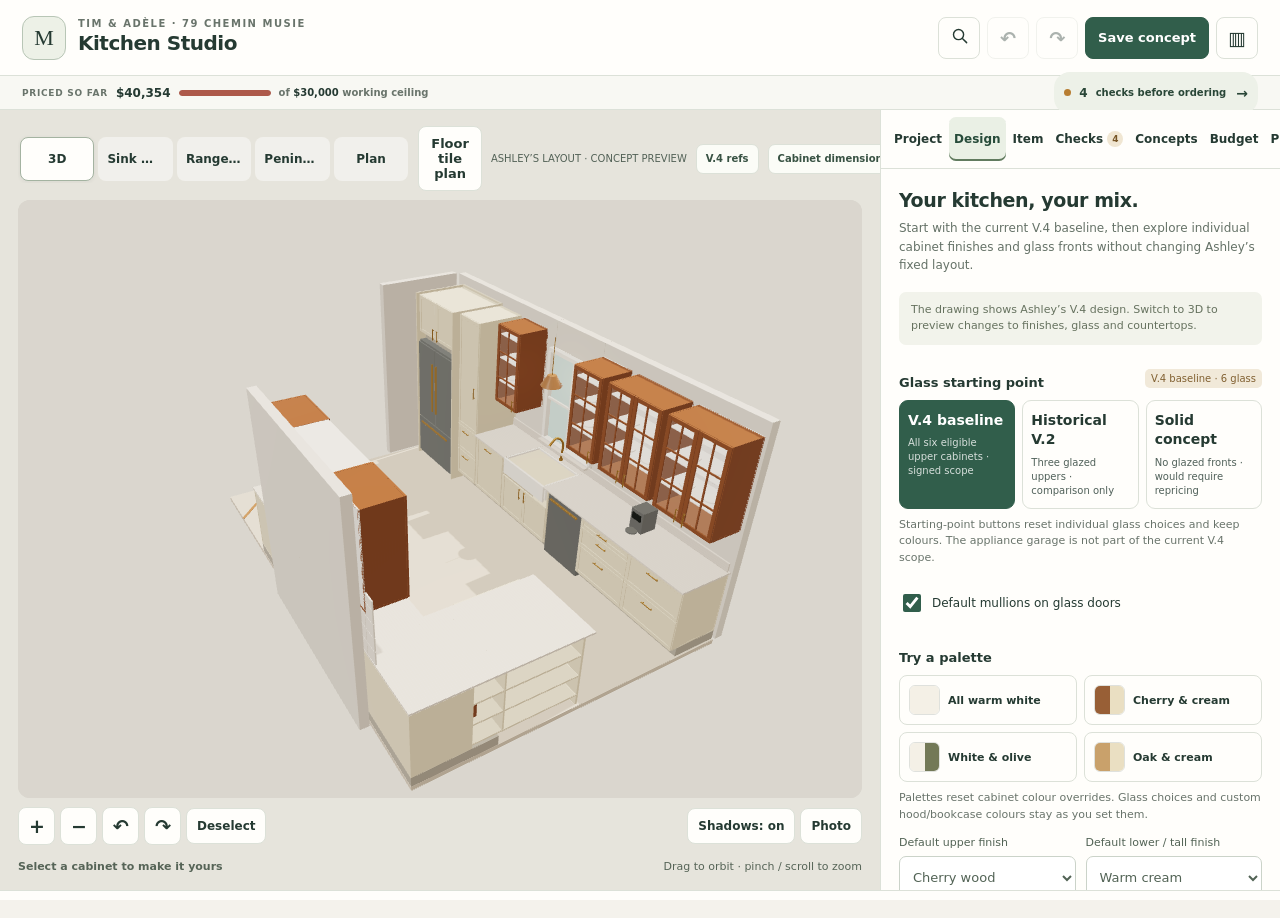
==== commit e09afb69: "Add mobile rough-in overlay controls" ====
--- a/index.html
+++ b/index.html
@@ -1,5 +1,5 @@
-<!doctype html><html lang="en"><head><meta charset="utf-8"><meta name="viewport" content="width=device-width,initial-scale=1,viewport-fit=cover,maximum-scale=5,user-scalable=yes"><meta name="theme-color" content="#263b35"><meta name="apple-mobile-web-app-capable" content="yes"><meta name="apple-mobile-web-app-title" content="Kitchen Studio"><meta name="mobile-web-app-capable" content="yes"><link rel="manifest" href="manifest.webmanifest"><link rel="icon" href="assets/app-icon-192.png" sizes="192x192" type="image/png"><link rel="apple-touch-icon" href="assets/apple-touch-icon.png"><meta name="apple-mobile-web-app-status-bar-style" content="default"><meta name="format-detection" content="telephone=no"><title>79 Chemin Musie · Kitchen Studio</title><link rel="stylesheet" href="css/studio.css?v=20260926.4"><link rel="stylesheet" href="css/responsive.css?v=20260926.7"><script>window.MUSIE=window.MUSIE||{is3DReady:false};</script></head><body>
-<header class="app-header"><div class="brand"><div class="brand-mark" aria-hidden="true">M</div><div><div class="eyebrow">TIM & ADÈLE · 79 CHEMIN MUSIE</div><h1>Kitchen Studio</h1></div></div><div class="header-actions"><button id="studio-search-open" class="icon-button studio-search-trigger" aria-label="Search the studio" title="Search the studio · / or Ctrl/⌘ K"><svg viewBox="0 0 24 24" aria-hidden="true"><circle cx="10.8" cy="10.8" r="6.4"></circle><path d="m16 16 5 5"></path></svg></button><button id="undo" class="icon-button" aria-label="Undo last design or price edit" title="Undo · Ctrl/⌘ Z" disabled>↶</button><button id="redo" class="icon-button" aria-label="Redo last edit" title="Redo · Ctrl/⌘ Shift Z" disabled>↷</button><button id="save-concept-top" class="primary">Save<span class="desktop-label"> concept</span></button><button id="panel-toggle" class="icon-button" aria-label="Hide controls for a full kitchen view" title="Show / hide controls">▥</button></div></header><div class="status-strip" aria-label="Project status"><button id="budget-shortcut" class="status-price" aria-label="Open budget"><span class="status-label">PRICED SO FAR</span><strong id="header-priced">—</strong><span class="status-meter" role="meter" aria-label="Priced subtotal as a portion of the working ceiling" aria-valuemin="0" aria-valuemax="100" aria-valuenow="0"><i id="header-priced-bar"></i></span><small>of <b id="header-ceiling">$30,000</b> working ceiling</small></button><button id="decision-shortcut" class="status-checks" aria-label="Review open checks before ordering"><i aria-hidden="true"></i><strong id="header-open-count">3</strong><span>checks before ordering</span><b aria-hidden="true">→</b></button></div> <main class="workspace"><section class="viewer" aria-label="Kitchen design workspace"><div class="viewbar"><nav class="view-tabs" aria-label="Camera views"><button data-view="overview">3D</button><button data-view="sink" class="active">Sink wall</button><button data-view="range">Range wall</button><button data-view="peninsula">Peninsula</button><button data-view="plan">Plan</button></nav><div class="view-tools"><button id="floor-layout-shortcut" type="button" data-floor-layout aria-label="Open floor tile plan">Floor tile plan</button><span class="view-count">ASHLEY’S V.4 DESIGN</span><button id="source-ref-toggle" type="button" aria-expanded="false" aria-controls="source-drawing">V.4 refs</button><button id="elevation-toggle" type="button" aria-pressed="false" aria-controls="elevation-stage">Cabinet dimensions</button></div></div><div id="stage"><section id="design-stage" class="design-stage" aria-label="Intentional Space V.4 design drawing" hidden><header class="design-stage-head"><div><strong id="design-title">Sink wall · Ashley’s V.4 design</strong><span id="design-source">Intentional Space · A.09</span></div><div class="design-stage-actions"><button id="design-dimensions" type="button">Select cabinets</button><button id="design-3d" type="button">Explore 3D</button></div></header><div id="design-plan-nav" class="design-plan-nav" hidden><button id="design-plan-cabinet" type="button" class="active" data-plan-kind="cabinet" aria-pressed="true">Cabinets · A.05</button><button id="design-plan-floor" type="button" data-plan-kind="floor" aria-pressed="false">Floor tile</button></div><div id="design-floor-view" class="design-floor-view" hidden><div class="floor-mode-tools" id="floor-modes"><span>Draft setting-out · sink wall at top</span><div><button id="floor-mode-size" type="button" data-floor-mode="size" class="active" aria-pressed="true">By size</button><button id="floor-mode-natural" type="button" data-floor-mode="natural" aria-pressed="false">Natural</button></div></div><div id="floor-map" class="floor-map" role="img" aria-label="Draft repeating mixed-size Valdorcia tile layout with cut pieces and 45 degree hardwood transition"></div><div id="floor-legend" class="floor-legend" aria-label="Tile piece counts"></div><p id="floor-summary" class="floor-summary"></p><p id="floor-assumptions" class="floor-assumptions"></p></div><div id="design-image-wrap" class="design-image-wrap"><picture><source id="design-mobile-source" media="(max-width:700px)" srcset="assets/design/sink-perspective-a09.webp"><img id="design-image" src="assets/design/sink-a09.webp" alt="Intentional Space V.4 sink wall design with cherry glass uppers and cream base cabinets"></picture></div><p class="design-caption">Ashley’s V.4 drawing is a fixed design reference. Finish and countertop choices preview in 3D; use Select cabinets for dimensions and individual fronts.</p></section><div id="error" role="alert">The 3D view could not start. Open this HTML file in a current browser with WebGL enabled. Some phone file previews do not run interactive HTML.</div><section id="elevation-stage" class="elevation-stage" aria-label="Dimensioned kitchen elevation" hidden><header class="elevation-head"><div><strong id="elevation-title">Sink wall · V.4 cabinet schedule</strong><span id="elevation-subtitle">Select a cabinet to highlight it in the model and review its scheduled size.</span></div><button id="elevation-close" type="button">Back to V.4 design</button></header><div id="elevation-grid" class="elevation-grid" role="group" aria-label="Dimensioned cabinet elevation"></div><img id="elevation-reference" alt="V.4 reference drawing" hidden><div id="elevation-selection" class="elevation-selection" aria-live="polite">Dimensions are cabinet box sizes in inches, from the V.4 schedule.</div></section><section class="source-drawing" id="source-drawing" aria-label="Kitchen v.4 drawing references" hidden><div class="source-drawing-head"><div><strong>Kitchen v.4 drawings</strong><span id="source-drawing-caption"></span></div><button id="source-ref-close" type="button" aria-label="Close drawing references">Close</button></div><nav class="source-drawing-tabs" aria-label="Choose source drawing"><button type="button" data-source-ref="0">A.05 · Cabinet plan</button><button type="button" data-source-ref="1">A.08 · Countertop</button><button type="button" data-source-ref="2">A.10 · Sink wall</button><button type="button" data-source-ref="3">A.12 · Range wall</button><button type="button" data-source-ref="4">A.13 · Peninsula</button><button type="button" data-source-ref="5">A.14 · Peninsula spec</button><button type="button" data-source-ref="6">A.15 · Dining side</button><button type="button" data-source-ref="7">A.16 · Dining spec</button></nav><img id="source-drawing-image" alt="Kitchen v.4 drawing reference"></section></div><div class="viewer-tools"><div class="tool-cluster"><button id="zin" class="icon-button" aria-label="Zoom in">+</button><button id="zout" class="icon-button" aria-label="Zoom out">−</button><button id="left" class="icon-button" aria-label="Rotate left">↶</button><button id="right" class="icon-button" aria-label="Rotate right">↷</button><button id="clear-selection">Deselect</button></div><div class="tool-cluster"><button id="quality">Shadows: on</button><button id="png" aria-label="Save current kitchen view as a PNG image">Photo</button></div></div><div class="viewer-caption"><span id="hover-name">Select a cabinet to make it yours</span><span class="gesture-help">Drag to orbit · pinch / scroll to zoom</span></div></section>
+<!doctype html><html lang="en"><head><meta charset="utf-8"><meta name="viewport" content="width=device-width,initial-scale=1,viewport-fit=cover,maximum-scale=5,user-scalable=yes"><meta name="theme-color" content="#263b35"><meta name="apple-mobile-web-app-capable" content="yes"><meta name="apple-mobile-web-app-title" content="Kitchen Studio"><meta name="mobile-web-app-capable" content="yes"><link rel="manifest" href="manifest.webmanifest"><link rel="icon" href="assets/app-icon-192.png" sizes="192x192" type="image/png"><link rel="apple-touch-icon" href="assets/apple-touch-icon.png"><meta name="apple-mobile-web-app-status-bar-style" content="default"><meta name="format-detection" content="telephone=no"><title>79 Chemin Musie · Kitchen Studio</title><link rel="stylesheet" href="css/studio.css?v=20260928.1"><link rel="stylesheet" href="css/responsive.css?v=20260926.7"><script>window.MUSIE=window.MUSIE||{is3DReady:false};</script></head><body>
+<header class="app-header"><div class="brand"><div class="brand-mark" aria-hidden="true">M</div><div><div class="eyebrow">TIM & ADÈLE · 79 CHEMIN MUSIE</div><h1>Kitchen Studio</h1></div></div><div class="header-actions"><button id="studio-search-open" class="icon-button studio-search-trigger" aria-label="Search the studio" title="Search the studio · / or Ctrl/⌘ K"><svg viewBox="0 0 24 24" aria-hidden="true"><circle cx="10.8" cy="10.8" r="6.4"></circle><path d="m16 16 5 5"></path></svg></button><button id="undo" class="icon-button" aria-label="Undo last design or price edit" title="Undo · Ctrl/⌘ Z" disabled>↶</button><button id="redo" class="icon-button" aria-label="Redo last edit" title="Redo · Ctrl/⌘ Shift Z" disabled>↷</button><button id="save-concept-top" class="primary">Save<span class="desktop-label"> concept</span></button><button id="panel-toggle" class="icon-button" aria-label="Hide controls for a full kitchen view" title="Show / hide controls">▥</button></div></header><div class="status-strip" aria-label="Project status"><button id="budget-shortcut" class="status-price" aria-label="Open budget"><span class="status-label">PRICED SO FAR</span><strong id="header-priced">—</strong><span class="status-meter" role="meter" aria-label="Priced subtotal as a portion of the working ceiling" aria-valuemin="0" aria-valuemax="100" aria-valuenow="0"><i id="header-priced-bar"></i></span><small>of <b id="header-ceiling">$30,000</b> working ceiling</small></button><button id="decision-shortcut" class="status-checks" aria-label="Review open checks before ordering"><i aria-hidden="true"></i><strong id="header-open-count">3</strong><span>checks before ordering</span><b aria-hidden="true">→</b></button></div> <main class="workspace"><section class="viewer" aria-label="Kitchen design workspace"><div class="viewbar"><nav class="view-tabs" aria-label="Camera views"><button data-view="overview">3D</button><button data-view="sink" class="active">Sink wall</button><button data-view="range">Range wall</button><button data-view="peninsula">Peninsula</button><button data-view="plan">Plan</button></nav><div class="view-tools"><button id="floor-layout-shortcut" type="button" data-floor-layout aria-label="Open floor tile plan">Floor tile plan</button><span class="view-count">ASHLEY’S V.4 DESIGN</span><button id="source-ref-toggle" type="button" aria-expanded="false" aria-controls="source-drawing">V.4 refs</button><button id="elevation-toggle" type="button" aria-pressed="false" aria-controls="elevation-stage">Cabinet dimensions</button></div></div><div id="stage"><section id="design-stage" class="design-stage" aria-label="Intentional Space V.4 design drawing" hidden><header class="design-stage-head"><div><strong id="design-title">Sink wall · Ashley’s V.4 design</strong><span id="design-source">Intentional Space · A.09</span></div><div class="design-stage-actions"><button id="design-dimensions" type="button">Select cabinets</button><button id="design-3d" type="button">Explore 3D</button></div></header><div id="design-plan-nav" class="design-plan-nav" hidden><button id="design-plan-cabinet" type="button" class="active" data-plan-kind="cabinet" aria-pressed="true">Cabinets · A.05</button><button id="design-plan-floor" type="button" data-plan-kind="floor" aria-pressed="false">Floor tile</button></div><div id="design-floor-view" class="design-floor-view" hidden><div class="floor-mode-tools" id="floor-modes"><span>Draft setting-out · sink wall at top</span><div><button id="floor-mode-size" type="button" data-floor-mode="size" class="active" aria-pressed="true">By size</button><button id="floor-mode-natural" type="button" data-floor-mode="natural" aria-pressed="false">Natural</button></div></div><div id="floor-map" class="floor-map" role="img" aria-label="Draft repeating mixed-size Valdorcia tile layout with cut pieces and 45 degree hardwood transition"></div><div id="floor-legend" class="floor-legend" aria-label="Tile piece counts"></div><p id="floor-summary" class="floor-summary"></p><p id="floor-assumptions" class="floor-assumptions"></p></div><div id="design-image-wrap" class="design-image-wrap"><picture><source id="design-mobile-source" media="(max-width:700px)" srcset="assets/design/sink-perspective-a09.webp"><img id="design-image" src="assets/design/sink-a09.webp" alt="Intentional Space V.4 sink wall design with cherry glass uppers and cream base cabinets"></picture></div><p class="design-caption">Ashley’s V.4 drawing is a fixed design reference. Finish and countertop choices preview in 3D; use Select cabinets for dimensions and individual fronts.</p></section><div id="error" role="alert">The 3D view could not start. Open this HTML file in a current browser with WebGL enabled. Some phone file previews do not run interactive HTML.</div><section id="elevation-stage" class="elevation-stage" aria-label="Dimensioned kitchen elevation" hidden><header class="elevation-head"><div><strong id="elevation-title">Sink wall · V.4 cabinet schedule</strong><span id="elevation-subtitle">Select a cabinet to highlight it in the model and review its scheduled size.</span></div><div class="elevation-head-actions"><button id="roughin-toggle" type="button" aria-pressed="false" hidden>Show rough-in overlay</button><button id="elevation-close" type="button">Back to V.4 design</button></div></header><div id="elevation-grid" class="elevation-grid" role="group" aria-label="Dimensioned cabinet elevation"></div><p id="roughin-warning" class="roughin-warning" hidden>Planning overlay only: marker locations and AFF heights are unverified placeholders, not construction dimensions. Confirm on site with the licensed trades, appliance specifications and applicable code before rough-in.</p><div id="roughin-detail" class="roughin-detail" aria-live="polite" hidden></div><img id="elevation-reference" alt="V.4 reference drawing" hidden><div id="elevation-selection" class="elevation-selection" aria-live="polite">Dimensions are cabinet box sizes in inches, from the V.4 schedule.</div></section><section class="source-drawing" id="source-drawing" aria-label="Kitchen v.4 drawing references" hidden><div class="source-drawing-head"><div><strong>Kitchen v.4 drawings</strong><span id="source-drawing-caption"></span></div><button id="source-ref-close" type="button" aria-label="Close drawing references">Close</button></div><nav class="source-drawing-tabs" aria-label="Choose source drawing"><button type="button" data-source-ref="0">A.05 · Cabinet plan</button><button type="button" data-source-ref="1">A.08 · Countertop</button><button type="button" data-source-ref="2">A.10 · Sink wall</button><button type="button" data-source-ref="3">A.12 · Range wall</button><button type="button" data-source-ref="4">A.13 · Peninsula</button><button type="button" data-source-ref="5">A.14 · Peninsula spec</button><button type="button" data-source-ref="6">A.15 · Dining side</button><button type="button" data-source-ref="7">A.16 · Dining spec</button></nav><img id="source-drawing-image" alt="Kitchen v.4 drawing reference"></section></div><div class="viewer-tools"><div class="tool-cluster"><button id="zin" class="icon-button" aria-label="Zoom in">+</button><button id="zout" class="icon-button" aria-label="Zoom out">−</button><button id="left" class="icon-button" aria-label="Rotate left">↶</button><button id="right" class="icon-button" aria-label="Rotate right">↷</button><button id="clear-selection">Deselect</button></div><div class="tool-cluster"><button id="quality">Shadows: on</button><button id="png" aria-label="Save current kitchen view as a PNG image">Photo</button></div></div><div class="viewer-caption"><span id="hover-name">Select a cabinet to make it yours</span><span class="gesture-help">Drag to orbit · pinch / scroll to zoom</span></div></section>
 <aside class="inspector" aria-label="Kitchen design controls"><nav class="panel-tabs" role="tablist" aria-label="Studio tools"><button id="tab-project" role="tab" aria-controls="panel-project" aria-selected="false" tabindex="-1" data-tab="project">Project</button><button id="tab-design" role="tab" aria-controls="panel-design" aria-selected="true" data-tab="design">Design</button><button id="tab-item" role="tab" aria-controls="panel-item" aria-selected="false" tabindex="-1" data-tab="item">Item</button><button id="tab-decisions" role="tab" aria-controls="panel-decisions" aria-selected="false" tabindex="-1" data-tab="decisions">Checks <span class="tab-count" id="tab-open-count">3</span></button><button id="tab-concepts" role="tab" aria-controls="panel-concepts" aria-selected="false" tabindex="-1" data-tab="concepts">Concepts</button><button id="tab-budget" role="tab" aria-controls="panel-budget" aria-selected="false" tabindex="-1" data-tab="budget">Budget</button><button id="tab-sourcing" role="tab" aria-controls="panel-sourcing" aria-selected="false" tabindex="-1" data-tab="sourcing">Products</button></nav><div class="panel-scroll" id="panel-scroll">
 <section id="panel-project" class="tab-panel" role="tabpanel" aria-labelledby="tab-project" hidden>
 <h2>Project status & schedule</h2>
@@ -65,4 +65,4 @@
 <script id="budget-data" type="application/json">{"ceiling":30000,"reserveRate":0.1,"rows":[{"row":12,"name":"Swedish Door Floris cherry uppers / panels","amount":9663.04,"note":"Paid in full and in production. Three Swedish Door VT receipts dated Sep. 16, 17 and 18, 2026 each show an approved CAD $7,633.84 card payment ($22,901.52 total) against the three signed quotes. Their combined working tax-in lines total $22,901.53; reconcile the $0.01 rounding difference to the final invoice/ledger. Signed quote $8,551.36 pre-tax; this line uses 13% HST.","keys":["upper","glass","mullions"]},{"row":13,"name":"Swedish Door Coen Natural Cream lowers / panels","amount":10325.35,"note":"Paid in full and in production. Three Swedish Door VT receipts dated Sep. 16, 17 and 18, 2026 each show an approved CAD $7,633.84 card payment ($22,901.52 total) against the three signed quotes. Their combined working tax-in lines total $22,901.53; reconcile the $0.01 rounding difference to the final invoice/ledger. Signed quote $9,137.48 pre-tax; this line uses 13% HST.","keys":["lower"]},{"row":14,"name":"Swedish Door custom Simply White hood cover","amount":2913.14,"note":"Paid in full and in production. Three Swedish Door VT receipts dated Sep. 16, 17 and 18, 2026 each show an approved CAD $7,633.84 card payment ($22,901.52 total) against the three signed quotes. Their combined working tax-in lines total $22,901.53; reconcile the $0.01 rounding difference to the final invoice/ledger. Signed quote $2,578.00 pre-tax; custom 36-inch hood cover.","keys":["upper"]},{"row":15,"name":"IKEA SEKTION boxes / drawers / internals","amount":4327.9,"note":"IKEA shopping list 499998627, dated Sep. 22: $3,830 pre-tax / $4,327.90 at 13% HST. The list was priced for Sep. 22 only; reconfirm before purchase. IKEA Canada lists a Kitchen Event start on Oct. 1, but October reward terms are not posted; confirm qualifying items and requirements, and do not subtract a speculative gift card. Reconcile the hidden inner drawer in V4 CAB-8 and whether the $66 36x30 hood wall cabinet is still needed.","keys":[]},{"row":16,"name":"Centura Valdorcia mixed-format kitchen tile","amount":2533.93,"note":"Centura kitchen-only order 6058089: 31 cartons / 240.25 sq.ft. Valdorcia Terracotta Mix Natura, $2,242.42 + $291.51 HST = $2,533.93. Adèle reported payment on Sep. 24 (payment request 1164). The Sep. 23 order acknowledgement showing $0 paid predates that payment. Ashley expects arrival around mid-November; call for an update and arrange pickup with a suitably rated truck. Basement tile is deferred.","keys":["floor"]},{"row":17,"name":"Delta main + RO beverage faucets","amount":1205.31,"note":"Delta 9159-CZ-DST main faucet + 1930-CZ-DST RO beverage faucet. Quote total includes tax.","keys":[]},{"row":18,"name":"Reverse-osmosis system + installation","amount":1494.68,"note":"AloPompe quote 2990: $850 system + $450 installation/parts; quoted total $1,494.68. Confirm fit after sink selection.","keys":[]},{"row":19,"name":"Cabinet hardware (re-quote required)","amount":523.6,"note":"Quote QT00184447 totals $523.60 tax-in for 12 x 192mm pulls, 8 x 128mm pulls and 14 knobs. V4 requires 11 x 192mm, 8 x 128mm and 16 knobs, so re-quote before purchase. Quote expired Sep. 24; a tariff surcharge of up to 25% may apply.","keys":["hardware"]},{"row":20,"name":"Sink pendant","amount":309.28,"note":"Lights Canada quote D5279: Dunbridge 14-inch pendant, weathered brass / blue-white shade, SKU 18411BWWBR, $309.28 tax-in. Quote expired Sep. 24; refresh price and stock before purchase.","keys":[]},{"row":21,"name":"Countertop + quartz sink-wall backsplash","amount":7057.98,"note":"Selected: OGP Calacatta Prado 2cm, Sep. 22 quote $6,193.50 + $310 backsplash X + HST = $7,348.96 estimated total. OGP acknowledged a $3,100 deposit received Sep. 24, leaving about $4,248.96 if final scope/tax are unchanged. Deposit is included in total, not an added cost. Eternal Musq $7,057.98 tax-in remains a concept comparison only. Quote subject to site measure; final invoice, sink cutout and backsplash/sill scope need confirmation. Plumbing hookup and old counter removal excluded.","keys":["counter"]},{"row":22,"name":"Apron sink","amount":null,"note":"Finalists are Sinkology Turner and DeerValley. Ashley is obtaining current Wayfair Pro pricing. Exact sink is required before RO fit validation and countertop template.","keys":[]},{"row":23,"name":"Hood insert + charcoal filters","amount":null,"note":"V4 specifies TruArctic TAIN28SS recirculating insert + charcoal filters. Current complete-kit price/availability still required.","keys":[]},{"row":24,"name":"Decorative range backsplash tile","amount":null,"note":"Blue/cream Portuguese / Delft-style decorative tile direction. Product and quantity are not finalized.","keys":["tile"]},{"row":25,"name":"Intentional Space design services","amount":null,"note":"July/August invoice pending and September invoice expected at month-end. Add actual invoices when received.","keys":[]},{"row":26,"name":"Construction / carpentry / cabinet installation","amount":null,"note":"Demolition, framing/wall work, cabinet assembly/install and carpentry scope not fully priced.","keys":[]},{"row":27,"name":"Electrical","amount":null,"note":"Rough-ins before drywall; finishing after backsplash. Verify all v4 locations and the range receptacle notation.","keys":[]},{"row":28,"name":"Plumbing","amount":null,"note":"Rough-ins while walls are open; sink/faucets/RO connection after countertop installation.","keys":[]},{"row":29,"name":"Drywall / mudding / repairs","amount":null,"note":"Close walls after rough-ins; mud/sand/prime before flooring and cabinetry.","keys":[]},{"row":30,"name":"Floor tile installation / setting materials","amount":null,"note":"Tile labour, mortar, grout/sealer and transition materials remain unpriced. Installer should dry-lay strategically from the visible edges and 45° diagonal transition.","keys":["floor"]},{"row":31,"name":"Painting / final touch-ups","amount":null,"note":"Major painting is most efficient after drywall/prime and before cabinets; final touch-ups follow backsplash/electrical.","keys":[]},{"row":32,"name":"Other project costs / contingency adjustments","amount":null,"note":"Permits/engineering if needed, disposal, deliveries, temporary kitchen, repairs, cleanup and unforeseen work. Do not double count the reserve.","keys":[]}]}</script>
 <script src="js/xlsx-vendor.js"></script>
 <script src="js/budget.js"></script><script src="js/project.js"></script>
-<script src="js/app.js"></script><script src="js/products.js"></script><script src="js/decisions.js"></script><script src="js/drawings.js"></script><script src="js/elevations.js"></script><script src="js/design.js?v=20260926.4"></script><script src="js/search.js?v=20260926.1"></script><script src="js/backup.js?v=20260926.1"></script><script src="js/offline.js?v=20260926.1"></script></body></html>+<script src="js/app.js"></script><script src="js/products.js"></script><script src="js/decisions.js"></script><script src="js/drawings.js"></script><script src="js/elevations.js?v=20260928.1"></script><script src="js/design.js?v=20260926.4"></script><script src="js/search.js?v=20260926.1"></script><script src="js/backup.js?v=20260926.1"></script><script src="js/offline.js?v=20260926.1"></script></body></html>
